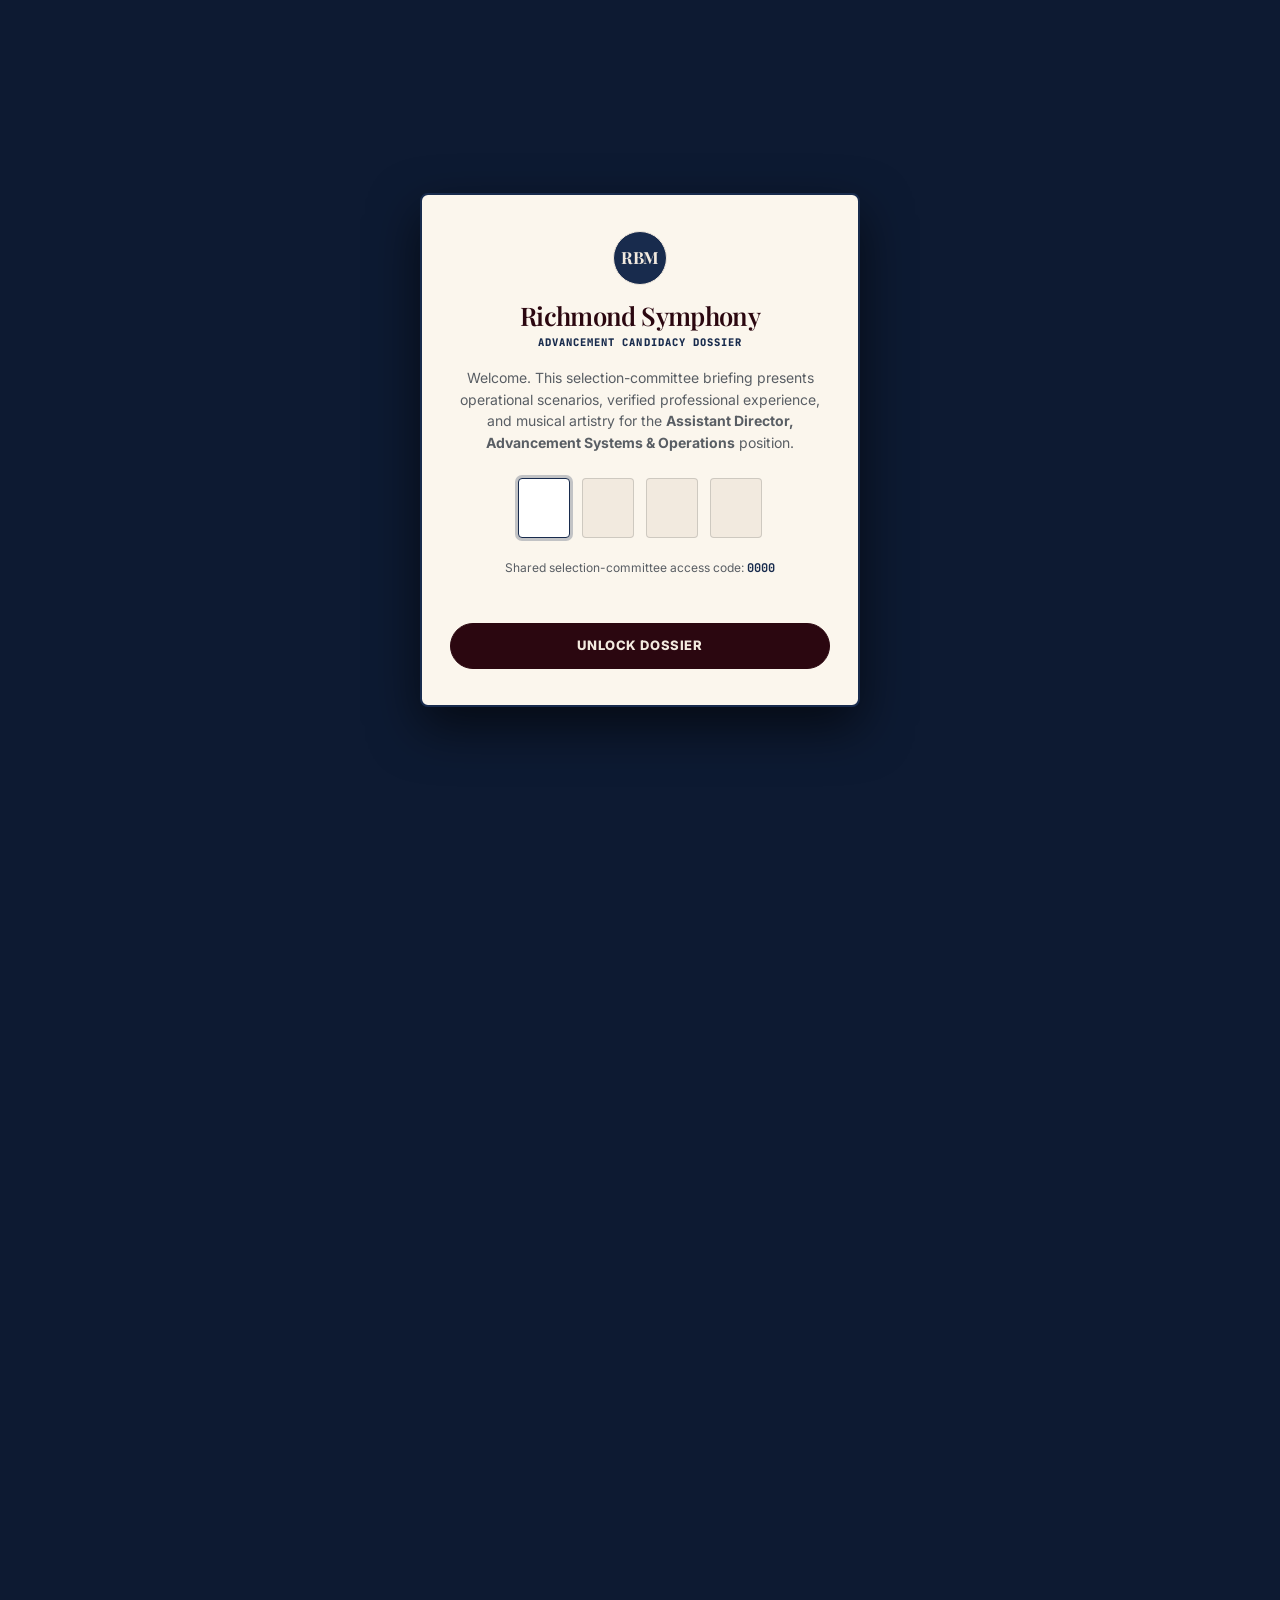
==== symphony/index.html @ 70f26770 "content(symphony): replace generic operations chips with grounded terms based on authentic track rec" ====
<!DOCTYPE html>

<html lang="en">
<head>
<meta charset="utf-8"/>
<meta content="width=device-width, initial-scale=1.0" name="viewport"/>
<link href="data:image/svg+xml,%3Csvg xmlns='http://www.w3.org/2000/svg' viewBox='0 0 64 64'%3E%3Crect width='64' height='64' rx='12' fill='%230d1a32'/%3E%3Ctext x='32' y='41' text-anchor='middle' font-family='serif' font-size='27' font-weight='700' fill='%23f2eadf'%3ERM%3C/text%3E%3C/svg%3E" rel="icon"/>
<title>Randy Bryan Moore, MSW | Advancement Systems &amp; Operations | Richmond Symphony Dossier</title>
<!-- Strict Confidentiality & Privacy: Hidden from Search Engines -->
<meta content="noindex, nofollow, noarchive, nosnippet, noimageindex" name="robots"/>
<meta content="noindex, nofollow, noarchive" name="googlebot"/>
<meta content="noindex, nofollow, noarchive" name="bingbot"/>
<meta content="Confidential Candidate Dossier for Randy Bryan Moore, MSW — Richmond Symphony Advancement Systems &amp; Operations." name="description"/>
<!-- Open Graph / Link Preview Metadata -->
<meta content="website" property="og:type"/>
<meta content="https://symphony.randybryanmoore.us/" property="og:url"/>
<meta content="Randy Bryan Moore, MSW | Richmond Symphony Candidate Dossier" property="og:title"/>
<meta content="Executive Candidate Dossier for Assistant Director, Advancement Systems &amp; Operations at the Richmond Symphony." property="og:description"/>
<meta content="https://symphony.randybryanmoore.us/images/headshot.jpg" property="og:image"/>
<!-- Twitter Card Metadata -->
<meta content="summary_large_image" name="twitter:card"/>
<meta content="https://symphony.randybryanmoore.us/" name="twitter:url"/>
<meta content="Randy Bryan Moore, MSW | Richmond Symphony Candidate Dossier" name="twitter:title"/>
<meta content="Executive Candidate Dossier for Assistant Director, Advancement Systems &amp; Operations at the Richmond Symphony." name="twitter:description"/>
<meta content="https://symphony.randybryanmoore.us/images/headshot.jpg" name="twitter:image"/>
<!-- Schema.org JSON-LD Structured Data for High-Precision Entity Indexing -->
<script type="application/ld+json">
  {
    "@context": "https://schema.org",
    "@type": "ProfilePage",
    "mainEntity": {
      "@type": "Person",
      "name": "Randy Bryan Moore",
      "honorificSuffix": "MSW",
      "jobTitle": "Candidate for Assistant Director, Advancement Systems & Operations",
      "worksFor": {
        "@type": "Organization",
        "name": "Richmond Symphony",
        "location": "Richmond, VA"
      },
      "address": {
        "@type": "PostalAddress",
        "addressLocality": "Richmond",
        "addressRegion": "VA",
        "addressCountry": "US"
      },
      "knowsAbout": [
        "Advancement Systems & Operations",
        "Constituent Relationship Management (CRM) Data Governance",
        "Bloomerang CRM Readiness",
        "EveryAction Constituent Engagement",
        "Reporting and Process Design",
        "Cross-Functional Nonprofit Operations",
        "Event Operations and Performing Arts",
        "Public Service & Stakeholder Mobilization",
        "Classical & Contemporary Piano Performance"
      ],
      "alumniOf": {
        "@type": "EducationalOrganization",
        "name": "Master of Social Work (MSW)"
      },
      "sameAs": [
        "https://randybryanmoore.us",
        "https://tiktok.com/@randybryanmoore"
      ]
    }
  }
  </script>
<link href="https://fonts.googleapis.com" rel="preconnect"/>
<link crossorigin="" href="https://fonts.gstatic.com" rel="preconnect"/>
<link href="https://fonts.googleapis.com/css2?family=Playfair+Display:ital,wght@0,400;0,500;0,600;0,700;1,400;1,500;1,600&amp;family=Inter:wght@300;400;500;600;700;800&amp;family=JetBrains+Mono:wght@400;500;700;800&amp;display=swap" rel="stylesheet"/>
<link href="styles.css?v=1787600430" rel="stylesheet"/>
</head>
<body class="dossier-unlocked" data-review-tools="off">
<!-- Build watermark: which agent last worked this page, the version and
       the date. AG = Antigravity, CL = Claude Code, CDX = Codex, CUR = Cursor.
       Bump the version and date on each substantive pass. Always visible --
       it is independent of the review-tools switch. -->
<button aria-controls="build-provenance-modal" aria-expanded="false" class="build-badge" id="build-badge" title="⚡ Build &amp; Agent Telemetry (Shift+V)" type="button">
<span class="build-badge-agent build-badge-agent--cur" title="Active AI Agent: Cursor (CUR)">CUR</span>
<span class="build-badge-live-dot" title="v1.9.8 live // production verified"></span>
<span class="build-badge-version">v1.9.8</span>
<span class="build-badge-sha">LIVE</span>
<span class="build-badge-date">Aug 24, 2026</span>
</button>
<!-- Build Provenance & Telemetry Modal -->
<!-- Owner unlock: review tools stay hidden until the 4-digit code is entered.
       Verified against a SHA-256 digest in script.js; the code is never stored
       in the page. Opened by clicking the telemetry badge (or Shift+V). -->
<div class="telemetry-unlock-popover" hidden="" id="telemetry-unlock-popover">
<p class="telemetry-unlock-title">Owner Code Required</p>
<input aria-label="4-digit owner code" autocomplete="off" id="annotation-owner-code-input" inputmode="numeric" maxlength="4" pattern="\d{4}" placeholder="••••" style="width:100%; padding:9px 10px; font-family:var(--mono); font-size:15px; letter-spacing:0.5em;
                  text-align:center; border:1.5px solid var(--navy); border-radius:6px; background:#fff; color:var(--ink);" type="password"/>
<button class="button button-maroon" id="annotation-owner-unlock-btn" type="button">Unlock Owner Tools</button>
<p id="annotation-owner-control-note">Owner telemetry locked • annotation and review tools are hidden</p>
</div>
<div aria-hidden="true" aria-labelledby="provenance-title" aria-modal="true" class="build-provenance-modal" id="build-provenance-modal" role="dialog" tabindex="-1">
<div class="provenance-header">
<span class="provenance-title" id="provenance-title">⚡ Build &amp; Agent Telemetry</span>
<button aria-label="Close build telemetry" id="provenance-close-btn" style="background:none; border:none; cursor:pointer; font-weight:800; color:var(--maroon); font-size:12px;">✕</button>
</div>
<div class="provenance-grid">
<div class="provenance-card provenance-card--deployment">
<div class="provenance-card-label">Deployment</div>
<div class="provenance-card-value" style="color:#15803d; font-weight:800;">● Live // Production Verified</div>
</div>
<div class="provenance-card">
<div class="provenance-card-label">Active Agent</div>
<div class="provenance-card-value">Cursor (CUR)</div>
</div>
<div class="provenance-card">
<div class="provenance-card-label">Runtime Model / Effort</div>
<div class="provenance-card-value">Claude Opus 4.8 • agent mode</div>
</div>
<div class="provenance-card">
<div class="provenance-card-label">Build Version</div>
<div class="provenance-card-value">v1.9.8 (Current Live)</div>
</div>
<div class="provenance-card">
<div class="provenance-card-label">Total Time Logged</div>
<div class="provenance-card-value" style="color:var(--gold-light); font-weight:800;">⏱️ 11.8 Hours Logged (AG v1.7.2 time uncaptured)</div>
</div>
<div class="provenance-card">
<div class="provenance-card-label">Git Commit SHA</div>
<div class="provenance-card-value" id="prov-commit-sha">v1.9.1 • released to main</div>
</div>
<div class="provenance-card">
<div class="provenance-card-label">Sync Branch</div>
<div class="provenance-card-value">main • GitHub Actions Pages</div>
</div>
</div>
<details class="lifecycle-status-box">
<summary class="provenance-version-title" id="lifecycle-status-title">
<span>Code Lifecycle State</span>
<span style="color:#15803d; font-size:9px;">LIVE // VERIFIED</span>
</summary>
<div class="lifecycle-status-content">
<dl class="lifecycle-status-grid">
<div><dt>Local</dt><dd>v1.9.8 verified release source</dd></div>
<div><dt>Committed</dt><dd>Yes // review-refinement release on main</dd></div>
<div><dt>Pushed</dt><dd>Yes // merged to main via PR #9</dd></div>
<div><dt>Merged / PR</dt><dd>Merged // PR #9 fast-forwarded onto main</dd></div>
<div><dt>Deployed</dt><dd>Yes // GitHub Actions Pages run #32747518993</dd></div>
<div><dt>Staging</dt><dd>Not used</dd></div>
<div class="lifecycle-status-grid__wide"><dt>Live / Production</dt><dd>v1.9.8 verified at the custom domain Aug 24, 2026</dd></div>
</dl>
<details class="lifecycle-glossary">
<summary>Lifecycle definitions used by all agents</summary>
<ul>
<li><strong>Local:</strong> running only on the personal computer; not internet-accessible.</li>
<li><strong>Committed:</strong> saved as a permanent checkpoint in local Git.</li>
<li><strong>Pushed:</strong> uploaded from local Git to a shared remote such as GitHub.</li>
<li><strong>Merged / PR:</strong> reviewed changes combined into the primary shared branch.</li>
<li><strong>Deployed:</strong> sent to and configured on a web server or cloud provider.</li>
<li><strong>Staging:</strong> a hosted test environment separate from production.</li>
<li><strong>Live / Production:</strong> the active public version visitors actually receive.</li>
</ul>
</details>
</div>
</details>
<!-- Version Explanation & Interactive Semantic Changelog -->
<div class="provenance-version-box">
<div class="provenance-version-title">
<span>Version Architecture</span>
<span style="color:var(--navy); font-size:9px;">[Major].[Feature].[Patch]</span>
</div>
<div class="provenance-version-desc">
        Hover or tap any version to view authoring &amp; deployment apps, session durations, itemized edit timestamps, and live push times.
      </div>
<details class="telemetry-color-key">
<summary class="telemetry-color-key__title">(( Telemetry Color Key ))</summary>
<dl class="telemetry-color-key__grid">
<div><dt><span aria-hidden="true" class="telemetry-swatch telemetry-swatch--local"></span>Gold // Local</dt><dd>Work exists only on the development machine or is a release candidate; it is not deployed.</dd></div>
<div><dt><span aria-hidden="true" class="telemetry-swatch telemetry-swatch--live"></span>Green // Live</dt><dd>The production deployment and public custom-domain readback have both been verified.</dd></div>
<div><dt><span aria-hidden="true" class="telemetry-swatch telemetry-swatch--released"></span>Blue // Released</dt><dd>A completed historical release that is retained for provenance but is not the current live build.</dd></div>
<div><dt><span aria-hidden="true" class="telemetry-swatch telemetry-swatch--attention"></span>Red // Attention</dt><dd>A blocker, failed check, approval requirement, or other action that still needs resolution.</dd></div>
<div class="telemetry-color-key__wide"><dt><span aria-hidden="true" class="telemetry-swatch telemetry-swatch--neutral"></span>Cream // Information</dt><dd>Descriptive metadata only; this color does not communicate lifecycle progress.</dd></div>
</dl>
</details>
<details class="telemetry-color-key">
<summary class="telemetry-color-key__title">(( Agent Identity Key ))</summary>
<dl class="telemetry-color-key__grid">
<div><dt><span class="agent-chip agent-chip--ag">AG</span> Navy // Antigravity</dt><dd>Google DeepMind Antigravity authored or deployed this milestone.</dd></div>
<div><dt><span class="agent-chip agent-chip--cl">CL</span> Orange // Claude Code</dt><dd>Anthropic Claude Code authored or deployed this milestone.</dd></div>
<div><dt><span class="agent-chip agent-chip--cdx">CDX</span> Gold // Codex</dt><dd>OpenAI Codex authored or deployed this milestone. Gold here is identity, not the Local lifecycle state.</dd></div>
<div><dt><span class="agent-chip agent-chip--cur">CUR</span> Violet // Cursor</dt><dd>Cursor authored or deployed this milestone. Violet is reserved for Cursor so it does not collide with navy AG, orange CL, gold CDX, or green Live.</dd></div>
</dl>
</details>
<details class="telemetry-color-key version-number-key">
<summary class="telemetry-color-key__title">(( Version Number Key ))</summary>
<p class="version-number-key__formula"><strong>MAJOR.MINOR.PATCH</strong> // first.second.third</p>
<p class="version-number-key__intro">This dossier adapts Semantic Versioning to product and interface changes. Compatibility means existing links, saved data, and core user workflows continue to work.</p>
<dl class="telemetry-color-key__grid version-number-key__grid">
<div>
<dt>PATCH // Third number</dt>
<dd><strong>1.1.1 → 1.1.2</strong><br/>Backward-compatible corrections and small refinements: copy fixes, isolated visual adjustments, accessibility repairs, or bug fixes that add no new workflow.</dd>
</div>
<div>
<dt>MINOR // Second number</dt>
<dd><strong>1.1.2 → 1.2.0</strong><br/>A meaningful new feature, section, export, or interaction that preserves existing workflows. The patch number resets to zero.</dd>
</div>
<div>
<dt>MAJOR // First number</dt>
<dd><strong>1.2.1 → 2.0.0</strong><br/>A fundamental redesign or incompatible change to navigation, stored data, authentication, or a core workflow. The minor and patch numbers reset to zero.</dd>
</div>
<div>
<dt>Reading Existing Versions</dt>
<dd><strong>1.2.1</strong> is major generation 1, feature line 2, patch 1. <strong>2.1.1</strong> is major generation 2, feature line 1, patch 1.</dd>
</div>
<div class="telemetry-color-key__wide">
<dt>-rc // Release Candidate</dt>
<dd>A tested candidate for the next release. It is pre-release work and is not automatically committed, pushed, deployed, or live.</dd>
</div>
</dl>
</details>
<!-- Time Summary Pill: hover/focus previews the arithmetic; click/tap keeps it open. -->
<details class="engineering-time-breakdown">
<summary class="engineering-time-breakdown__summary">
<span>⏱️ Total Engineering Logged: 11.3h</span>
<span class="engineering-time-breakdown__agents">AG: 3.75h + uncaptured v1.7.2 • CL: 3.25h • CDX: 4.00h • CUR: 0.30h</span>
</summary>
<div class="engineering-time-breakdown__panel">
<strong>Calculation // 3.75 + 3.25 + 4.00 + 0.30 = 11.30 logged hours</strong>
<span><strong>Active time only:</strong> a work block runs from the first verified inspect, edit, or test action to the last action before an explicit break or a gap of 10+ minutes. Breaks, idle gaps, and time waiting for user input or approval are excluded. Active blocks are added, then the displayed project total is rounded to one decimal place.</span>
<span><strong>Precision note:</strong> AG and CL hours are inherited historical manual estimates; their break-level records cannot be independently reconstructed. AG's v1.7.2 work is present in Git but has no reliable time record, so it is disclosed as uncaptured and excluded from the 11.0-hour arithmetic. CDX time is reconciled from available session action timestamps. This is not an automated wall-clock timer.</span>
</div>
</details>
<div class="provenance-changelog-list">
<!-- v1.9.8 -->
<div class="version-item-wrap active">
<div aria-expanded="true" class="version-item-row" role="button" tabindex="0">
<span><span class="agent-chip agent-chip--cur">CUR</span> <strong>v1.9.8</strong> (Current Live)</span>
<span class="version-row-tag" style="background:#dcfce7; color:#15803d; border-color:#86efac;">● 0.1h • Aug 24</span>
</div>
<div class="version-hover-card">
<div class="version-hover-header">
<div class="version-hover-title">
<span>v1.9.8 · Career Photos as 80px Thumbnails</span>
<span style="color:#15803d; font-size:9px;">● LIVE • PRODUCTION VERIFIED</span>
</div>
<div class="version-hover-meta">
<div><strong>Authoring Agent:</strong> Cursor (CUR)</div>
<div><strong>Model / Effort:</strong> Claude Opus 4.8 • agent mode</div>
<div><strong>Released:</strong> Aug 24, 2026</div>
<div><strong>Deployment:</strong> GitHub Actions Pages · main</div>
<div><strong>Production:</strong> v1.9.8 verified at the custom domain</div>
</div>
</div>
<ul class="version-hover-bullets">
<li>Reduced the per-role career photos again, from 132px squares to 80px thumbnails, and hid the photo captions so they stay small supporting images inside each box.</li>
</ul>
</div>
</div>
<!-- v1.9.7 -->
<div class="version-item-wrap">
<div aria-expanded="false" class="version-item-row" role="button" tabindex="0">
<span><span class="agent-chip agent-chip--cur">CUR</span> <strong>v1.9.7</strong> (Live · Production)</span>
<span class="version-row-tag" style="background:#dcfce7; color:#15803d; border-color:#86efac;">● 0.1h • Aug 24</span>
</div>
<div class="version-hover-card">
<div class="version-hover-header">
<div class="version-hover-title">
<span>v1.9.7 · Smaller Career Timeline Photos</span>
<span style="color:#15803d; font-size:9px;">● LIVE • PRODUCTION VERIFIED</span>
</div>
<div class="version-hover-meta">
<div><strong>Authoring Agent:</strong> Cursor (CUR)</div>
<div><strong>Model / Effort:</strong> Claude Opus 4.8 • agent mode</div>
<div><strong>Released:</strong> Aug 24, 2026</div>
<div><strong>Deployment:</strong> GitHub Actions Pages · main</div>
<div><strong>Production:</strong> v1.9.7 verified at the custom domain</div>
</div>
</div>
<ul class="version-hover-bullets">
<li>Reduced the per-role career photos to a compact 132px square thumbnail so they read as supporting detail rather than dominating each timeline box; adjusted the mobile layout so the thumbnail sits neatly below the role text.</li>
</ul>
</div>
</div>
<!-- v1.9.6 -->
<div class="version-item-wrap">
<div aria-expanded="false" class="version-item-row" role="button" tabindex="0">
<span><span class="agent-chip agent-chip--cur">CUR</span> <strong>v1.9.6</strong> (Live · Production)</span>
<span class="version-row-tag" style="background:#dcfce7; color:#15803d; border-color:#86efac;">● 0.2h • Aug 24</span>
</div>
<div class="version-hover-card">
<div class="version-hover-header">
<div class="version-hover-title">
<span>v1.9.6 · Per-Role Photos in the Career Timeline</span>
<span style="color:#15803d; font-size:9px;">● LIVE • PRODUCTION VERIFIED</span>
</div>
<div class="version-hover-meta">
<div><strong>Authoring Agent:</strong> Cursor (CUR)</div>
<div><strong>Model / Effort:</strong> Claude Opus 4.8 • agent mode</div>
<div><strong>Released:</strong> Aug 24, 2026</div>
<div><strong>Deployment:</strong> GitHub Actions Pages · main</div>
<div><strong>Production:</strong> v1.9.6 verified at the custom domain</div>
</div>
</div>
<ul class="version-hover-bullets">
<li>Moved the four professional photos out of the standalone gallery and into their matching Career Record timeline boxes: Spanberger with Save the Children, Active Minds, Senator Warner, and Virginia Housing Alliance each now carry their own captioned photo. Each timeline row is a three-column date / detail / photo layout that stacks on mobile.</li>
</ul>
</div>
</div>
<!-- v1.9.5 -->
<div class="version-item-wrap">
<div aria-expanded="false" class="version-item-row" role="button" tabindex="0">
<span><span class="agent-chip agent-chip--cur">CUR</span> <strong>v1.9.5</strong> (Live · Production)</span>
<span class="version-row-tag" style="background:#dcfce7; color:#15803d; border-color:#86efac;">● 0.4h • Aug 24</span>
</div>
<div class="version-hover-card">
<div class="version-hover-header">
<div class="version-hover-title">
<span>v1.9.5 · Professional Photos, Sequential Hero Links &amp; Section Cleanup</span>
<span style="color:#15803d; font-size:9px;">● LIVE • PRODUCTION VERIFIED</span>
</div>
<div class="version-hover-meta">
<div><strong>Authoring Agent:</strong> Cursor (CUR)</div>
<div><strong>Model / Effort:</strong> Claude Opus 4.8 • agent mode</div>
<div><strong>Released:</strong> Aug 24, 2026</div>
<div><strong>Deployment:</strong> GitHub Actions Pages · main</div>
<div><strong>Production:</strong> v1.9.5 verified at the custom domain</div>
</div>
</div>
<ul class="version-hover-bullets">
<li>Added a professional photo gallery to Career Record (with Abigail Spanberger / Save the Children, Active Minds, U.S. Senator Mark Warner, and Virginia Housing Alliance Housing Day), sourced from randybryanmoore.us; removed the earlier artistic portrait and the philosophy signature per review.</li>
<li>Numbered the hero quick-links sequentially (1 Concept Dashboard through 6 Education) and centered the final Education link across the two-column grid.</li>
<li>Removed the "Scope of Experience" section; renumbered the remaining sections and header nav to a contiguous 01–08 and added Education to the header index. Constructive learning framing remains in Core Competencies, Role Alignment, the Roadmap, and Education.</li>
</ul>
</div>
</div>
<!-- v1.9.4 -->
<div class="version-item-wrap">
<div aria-expanded="false" class="version-item-row" role="button" tabindex="0">
<span><span class="agent-chip agent-chip--cur">CUR</span> <strong>v1.9.4</strong> (Live · Production)</span>
<span class="version-row-tag" style="background:#dcfce7; color:#15803d; border-color:#86efac;">● 0.2h • Aug 24</span>
</div>
<div class="version-hover-card">
<div class="version-hover-header">
<div class="version-hover-title">
<span>v1.9.4 · Added Imagery &amp; Cleaner Hero Links</span>
<span style="color:#15803d; font-size:9px;">● LIVE • PRODUCTION VERIFIED</span>
</div>
<div class="version-hover-meta">
<div><strong>Authoring Agent:</strong> Cursor (CUR)</div>
<div><strong>Model / Effort:</strong> Claude Opus 4.8 • agent mode</div>
<div><strong>Released:</strong> Aug 24, 2026</div>
<div><strong>Deployment:</strong> GitHub Actions Pages · main</div>
<div><strong>Production:</strong> v1.9.4 verified at the custom domain</div>
</div>
</div>
<ul class="version-hover-bullets">
<li>Added a signed brush-script statement at the close of Candidate Philosophy and an artistic portrait in the (previously all-text) Career Record section, giving the middle of the page visual breaks.</li>
<li>Removed the non-sequential section numbers (02, 03, 05, 08, 09) from the hero quick-links, which read as broken; the buttons now show clean labels. The complete numbered index remains in the header nav.</li>
</ul>
</div>
</div>
<!-- v1.9.3 -->
<div class="version-item-wrap">
<div aria-expanded="false" class="version-item-row" role="button" tabindex="0">
<span><span class="agent-chip agent-chip--cur">CUR</span> <strong>v1.9.3</strong> (Live · Production)</span>
<span class="version-row-tag" style="background:#dcfce7; color:#15803d; border-color:#86efac;">● 0.1h • Aug 24</span>
</div>
<div class="version-hover-card">
<div class="version-hover-header">
<div class="version-hover-title">
<span>v1.9.3 · Header Monogram Removal</span>
<span style="color:#15803d; font-size:9px;">● LIVE • PRODUCTION VERIFIED</span>
</div>
<div class="version-hover-meta">
<div><strong>Authoring Agent:</strong> Cursor (CUR)</div>
<div><strong>Model / Effort:</strong> Claude Opus 4.8 • agent mode</div>
<div><strong>Released:</strong> Aug 24, 2026</div>
<div><strong>Deployment:</strong> GitHub Actions Pages · main</div>
<div><strong>Production:</strong> v1.9.3 verified at the custom domain</div>
</div>
</div>
<ul class="version-hover-bullets">
<li>Removed the "RBM" monogram image from the sticky site header; the wordmark now leads with the name text.</li>
</ul>
</div>
</div>
<!-- v1.9.2 -->
<div class="version-item-wrap">
<div aria-expanded="false" class="version-item-row" role="button" tabindex="0">
<span><span class="agent-chip agent-chip--cur">CUR</span> <strong>v1.9.2</strong> (Live · Production)</span>
<span class="version-row-tag" style="background:#dcfce7; color:#15803d; border-color:#86efac;">● 0.1h • Aug 24</span>
</div>
<div class="version-hover-card">
<div class="version-hover-header">
<div class="version-hover-title">
<span>v1.9.2 · Roadmap Heading Reword</span>
<span style="color:#15803d; font-size:9px;">● LIVE • PRODUCTION VERIFIED</span>
</div>
<div class="version-hover-meta">
<div><strong>Authoring Agent:</strong> Cursor (CUR)</div>
<div><strong>Model / Effort:</strong> Claude Opus 4.8 • agent mode</div>
<div><strong>Released:</strong> Aug 24, 2026</div>
<div><strong>Deployment:</strong> GitHub Actions Pages · main</div>
<div><strong>Production:</strong> v1.9.2 verified at the custom domain</div>
</div>
</div>
<ul class="version-hover-bullets">
<li>Reworded the Execution Roadmap heading from "30-60-90 Day Plan, with a 6- &amp; 12-Month Outlook" to "A Phased Plan for the First Year," and tightened the lead so the phased structure reads more naturally.</li>
</ul>
</div>
</div>
<!-- v1.9.1 -->
<div class="version-item-wrap">
<div aria-expanded="false" class="version-item-row" role="button" tabindex="0">
<span><span class="agent-chip agent-chip--cur">CUR</span> <strong>v1.9.1</strong> (Live · Production)</span>
<span class="version-row-tag" style="background:#dcfce7; color:#15803d; border-color:#86efac;">● 0.2h • Aug 24</span>
</div>
<div class="version-hover-card">
<div class="version-hover-header">
<div class="version-hover-title">
<span>v1.9.1 · Music &amp; Roadmap Review Refinements</span>
<span style="color:#15803d; font-size:9px;">● LIVE • PRODUCTION VERIFIED</span>
</div>
<div class="version-hover-meta">
<div><strong>Authoring Agent:</strong> Cursor (CUR)</div>
<div><strong>Model / Effort:</strong> Claude Opus 4.8 • agent mode</div>
<div><strong>Released:</strong> Aug 24, 2026</div>
<div><strong>Deployment:</strong> GitHub Actions Pages · main</div>
<div><strong>Production:</strong> v1.9.1 verified at the custom domain</div>
</div>
</div>
<ul class="version-hover-bullets">
<li>Changed "transcription" to "interpretation" in the 1,000 Songs listening-discipline line.</li>
<li>Renamed the Tori Amos listening study from "Analytical Song Breakdown" to "Sitting With a Song" (echoing the artistic-journey quote); updated the embed title to match.</li>
<li>Added an artist bio beneath the Original Music · Spotify player, with a link to the Spotify artist profile.</li>
<li>Made the roadmap's 6- and 12-month outlook explicit: updated the section heading and lead, added a "Beyond the First 90 Days" label, and relabeled the horizon cards to "6 Months" and "12 Months".</li>
</ul>
</div>
</div>
<!-- v1.9.0 -->
<div class="version-item-wrap">
<div aria-expanded="false" class="version-item-row" role="button" tabindex="0">
<span><span class="agent-chip agent-chip--cur">CUR</span> <strong>v1.9.0</strong> (Live · Production)</span>
<span class="version-row-tag" style="background:#dcfce7; color:#15803d; border-color:#86efac;">● 0.5h • Aug 24</span>
</div>
<div class="version-hover-card">
<div class="version-hover-header">
<div class="version-hover-title">
<span>v1.9.0 · One-Pager Alignment &amp; Deeper Dossier Expansion</span>
<span style="color:#15803d; font-size:9px;">● LIVE • PRODUCTION VERIFIED</span>
</div>
<div class="version-hover-meta">
<div><strong>Authoring Agent:</strong> Cursor (CUR)</div>
<div><strong>Model / Effort:</strong> Claude Opus 4.8 • agent mode</div>
<div><strong>Released:</strong> Aug 24, 2026</div>
<div><strong>Deployment:</strong> GitHub Actions Pages · run 32747518993</div>
<div><strong>Production:</strong> v1.9.0 verified at the custom domain</div>
</div>
</div>
<ul class="version-hover-bullets">
<li>Aligned the dossier to the final print one-pager: unified "13+ years" across the hero, philosophy, case study, and Career Record heading (previously "10+/ten years").</li>
<li>Reconciled the four operating principles to the one-pager's named set (Listen Move Adapt; The Technology Multiplier; Design for the Human; The Intersection of Art &amp; Systems) and kept the prior disciplines as a deeper "how this shows up in the work" layer.</li>
<li>Extended the roadmap with 30/60/90 Key Outputs chips plus Month 6 (Measure + Expand) and Year 1 (Institutionalize + Plan Forward) horizons; reconciled stage tags to Listen+Map / Align+Standardize / Improve+Test.</li>
<li>Added a Section 09 Education &amp; Technical Foundation (MSW, BSW with Leadership Distinction &amp; Student Government Senator, Sorensen) with the full CRM/process/tooling stack and a Bloomerang learning pathway.</li>
<li>Added a quantified proof strip to Career Record and surfaced the broader CRM stack (Salesforce, Salsa, VAN) in Core Competencies.</li>
<li>Added the "The Mechanics of Meaning" hero tagline and aligned the Role Alignment matrix row labels to the one-pager's five institutional priorities.</li>
<li>Rebuilt the offline ZIP and refreshed release-manifest.json SHA-256 digests for index.html, styles.css, and the archive.</li>
</ul>
</div>
</div>
<!-- v1.8.0 -->
<div class="version-item-wrap">
<div aria-expanded="false" class="version-item-row" role="button" tabindex="0">
<span><span class="agent-chip agent-chip--cl">CL</span> <strong>v1.8.0</strong> (Live · Production)</span>
<span class="version-row-tag" style="background:#dcfce7; color:#15803d; border-color:#86efac;">● 1.4h • Aug 22</span>
</div>
<div class="version-hover-card">
<div class="version-hover-header">
<div class="version-hover-title">
<span>v1.8.0 · Editorial Revision &amp; Factual Discipline</span>
<span style="color:#15803d; font-size:9px;">● LIVE • PRODUCTION VERIFIED</span>
</div>
<div class="version-hover-meta">
<div><strong>Authoring Agent:</strong> Claude Code (CL)</div>
<div><strong>Model / Effort:</strong> Claude Opus 5 • agent mode</div>
<div><strong>Released:</strong> Aug 22, 2026 · 3:30 PM EDT</div>
<div><strong>Deployment:</strong> GitHub Actions Pages · run 32593867344</div>
<div><strong>Production:</strong> v1.8.0 verified at the custom domain</div>
</div>
</div>
<ul class="version-hover-bullets">
<li>Removed every claim that could not be supported by a primary source: inferred staff portfolios, a 48-hour acknowledgement target, a weekly GL reconciliation cadence, restriction categories, LYBUNT/SYBUNT segments, and pipeline-velocity reporting. Several traced to the fictional demonstration dataset and were presented as institutional fact.</li>
<li>Replaced all four named current employees with organizational functions across 19 references.</li>
<li>Stopped describing EveryAction constituent work as donor moves management, and separated the Virginia Housing Trust Fund policy work from the $14.1M rural broadband grant, restoring the resume's verbs.</li>
<li>Removed the global "and"/"&amp;" to " // " text transform, which had been rewriting every text node including a verbatim cover-letter quotation. The // motif is now hard-coded in stage labels and the nav separator only.</li>
<li>Added Candidate Philosophy (01) and Scope of Experience (04) sections; rebuilt the strategic-fit matrix as three columns that stack to labelled cards below 760px.</li>
<li>Renumbered all sections 01-08 in document order and gave the header a numbered nav; added the gold rim to the header Concept Demo button.</li>
<li>Corrected manifest lifecycle flags that understated the deployed state, and captured the real Actions run via scripts/stamp_release.py.</li>
</ul>
</div>
</div>
<!-- v1.7.5 -->
<div class="version-item-wrap">
<div aria-expanded="false" class="version-item-row" role="button" tabindex="0">
<span><span class="agent-chip agent-chip--cur">CUR</span> <strong>v1.7.5</strong></span>
<span class="version-row-tag">0.3h • Aug 21</span>
</div>
<div class="version-hover-card">
<div class="version-hover-header">
<div class="version-hover-title">
<span>v1.7.5 · Embedded Video &amp; Telemetry Color System</span>
<span style="font-size:9px; opacity:0.7;">SUPERSEDED BY v1.8.0</span>
</div>
<div class="version-hover-meta">
<div><strong>Authoring Agent:</strong> Cursor (CUR)</div>
<div><strong>Model / Effort:</strong> Gemini / Claude • agent mode</div>
<div><strong>Released:</strong> Aug 21, 2026 · 10:42 PM EDT</div>
<div><strong>Deployment:</strong> GitHub Actions Pages</div>
<div><strong>Production:</strong> superseded by v1.8.0 on Aug 22, 2026</div>
</div>
</div>
<ul class="version-hover-bullets">
<li>Embedded the TikTok harmonic study breakdown for 'God' (Tori Amos) directly into Section 04.</li>
<li>Restored the full 1,000 Songs artistic journey quote ("as an artist, as a beast, and as a ghost... Like sticking your hand in a stream") and documented 235+ songs since December 2025.</li>
<li>Rebuilt hero navigation buttons with explicit section numbers (01 Core Competencies, 02 Role Alignment, 03 Systems Case Studies, 04 Music &amp; Artistry) and set the Concept Dashboard apart as a full-width featured card CTA.</li>
<li>Updated the hero candidate profile pillar cards' left accent stripe from gold to canonical maroon red (#2b0710).</li>
<li>Added Cursor (CUR) in heather violet (#5a4e8c) to the telemetry reader palette, style system, and skill definitions.</li>
<li>Kept telemetry modal compact (360px max width) on mobile viewports instead of stretching full-bleed.</li>
<li>Consolidated release commits and verified offline zip archive digests.</li>
</ul>
</div>
</div>
<!-- v1.7.4 -->
<div class="version-item-wrap">
<div aria-expanded="false" class="version-item-row" role="button" tabindex="0">
<span><span class="agent-chip agent-chip--cdx">CDX</span> <strong>v1.7.4</strong> (Released · Superseded)</span>
<span class="version-row-tag version-row-tag--released">● 0.2h • Aug 21</span>
</div>
<div class="version-hover-card">
<div class="version-hover-header">
<div class="version-hover-title">
<span>v1.7.4 · Independent One-Pager Telemetry</span>
<span class="version-status--released">● RELEASED • SUPERSEDED BY v1.7.5</span>
</div>
<div class="version-hover-meta">
<div><strong>Authoring Agent:</strong> Codex (CDX)</div>
<div><strong>Model / Effort:</strong> GPT-5 family • exact runtime SKU / effort not exposed</div>
<div><strong>Released:</strong> Aug 21, 2026 · 4:51 PM EDT</div>
<div><strong>Release Source:</strong> #6cf448a</div>
<div><strong>Deployment:</strong> GitHub Actions Pages run #32525596664</div>
<div><strong>Production:</strong> v1.7.4 and all release artifacts verified at the custom domain</div>
</div>
</div>
<ul class="version-hover-bullets">
<li>Created a separately versioned OP telemetry surface for the executive one-pager.</li>
<li>Separated one-pager lifecycle, scoped time, artifact, release notes, machine export, and complete handoff from the dossier's active telemetry.</li>
<li>Added a dedicated one-pager release manifest while retaining parent-dossier context and the complete handoff protocol.</li>
<li>Published the complete dossier artifact set and verified production hashes against the release manifests.</li>
</ul>
</div>
</div>
<!-- v1.7.3 -->
<div class="version-item-wrap">
<div aria-expanded="false" class="version-item-row" role="button" tabindex="0">
<span><span class="agent-chip agent-chip--cdx">CDX</span> <strong>v1.7.3</strong> (Released · Superseded)</span>
<span class="version-row-tag version-row-tag--released">● 0.2h • Aug 21</span>
</div>
<div class="version-hover-card">
<div class="version-hover-header">
<div class="version-hover-title">
<span>v1.7.3 · Centered Hero Actions</span>
<span class="version-status--released">● RELEASED • SUPERSEDED BY v1.7.4</span>
</div>
<div class="version-hover-meta">
<div><strong>Authoring Agent:</strong> Codex (CDX)</div>
<div><strong>Model / Effort:</strong> GPT-5 family • exact runtime SKU / effort not exposed</div>
<div><strong>Released:</strong> Aug 21, 2026 · 1:05 PM EDT</div>
<div><strong>Release Checkpoint:</strong> #081f6f1</div>
<div><strong>Deployment:</strong> GitHub Actions Pages run #32506199014</div>
<div><strong>Production:</strong> v1.7.3 and all five release artifacts verified at the custom domain</div>
</div>
</div>
<ul class="version-hover-bullets">
<li><strong>[12:14 PM]</strong> Centered Explore Concept Dashboard, Role Alignment, Systems Case Studies, and Music // Artistry in a balanced equal-width two-column hero grid.</li>
<li><strong>[12:14 PM]</strong> Preserved a centered single-column stack at the mobile breakpoint and retained every label, destination, color, and tap target.</li>
<li><strong>[12:14 PM]</strong> Reconciled the local telemetry candidate against the verified v1.7.2 production badge without treating the local patch as committed, pushed, deployed, or live.</li>
<li><strong>[1:05 PM]</strong> Committed and pushed release checkpoint #081f6f1 directly to main, completed Pages run #32506199014, and matched production HTML, CSS, JavaScript, one-pager, and dossier ZIP hashes to the release manifest.</li>
</ul>
</div>
</div>
<!-- v1.7.2 -->
<div class="version-item-wrap">
<div aria-expanded="false" class="version-item-row" role="button" tabindex="0">
<span><span class="agent-chip agent-chip--ag">AG</span> <strong>v1.7.2</strong> (Released · Superseded)</span>
<span class="version-row-tag version-row-tag--released">● Time uncaptured • Aug 20</span>
</div>
<div class="version-hover-card">
<div class="version-hover-header">
<div class="version-hover-title">
<span>v1.7.2 · Panel Strategy // Open Review Tools</span>
<span class="version-status--released">● RELEASED • SUPERSEDED BY v1.7.3</span>
</div>
<div class="version-hover-meta">
<div><strong>Authoring Agent:</strong> Antigravity (AG)</div>
<div><strong>Model / Effort:</strong> Source records Gemini 2.5 Pro • Advanced Agentic Coding • Deep Reasoning</div>
<div><strong>Source Updated:</strong> Aug 20, 2026 · 11:04 PM EDT</div>
<div><strong>Release Lineage:</strong> #f25d12d through #8ea39cf</div>
<div><strong>Time Logged:</strong> Not captured; excluded from the cumulative arithmetic</div>
<div><strong>Production:</strong> v1.7.2 badge read back at the custom domain Aug 21, 2026 · 12:14 PM EDT</div>
</div>
</div>
<ul class="version-hover-bullets">
<li><strong>[9:39 PM]</strong> Aligned dossier, case studies, qualification matrix, and printable handout with the panel-interview strategy.</li>
<li><strong>[10:58 PM]</strong> Modernized the printable handout layout and typography.</li>
<li><strong>[11:02–11:04 PM]</strong> Made telemetry and the dual-stream annotation dock openable and visible by default, including on the one-pager, and removed the prior owner-gate popover barrier.</li>
</ul>
</div>
</div>
<!-- v1.7.1 -->
<div class="version-item-wrap">
<div aria-expanded="false" class="version-item-row" role="button" tabindex="0">
<span><span class="agent-chip agent-chip--cdx">CDX</span> <strong>v1.7.1</strong> (Released · Superseded)</span>
<span class="version-row-tag version-row-tag--released">● 0.2h • Aug 20</span>
</div>
<div class="version-hover-card">
<div class="version-hover-header">
<div class="version-hover-title">
<span>v1.7.1 · Complete Telemetry Handoff</span>
<span class="version-status--released">● RELEASED • SUPERSEDED BY v1.7.2</span>
</div>
<div class="version-hover-meta">
<div><strong>Authoring Agent:</strong> Codex (CDX)</div>
<div><strong>Model / Effort:</strong> GPT-5 family • exact runtime SKU / effort not exposed</div>
<div><strong>Released:</strong> Aug 20, 2026 · 9:07 PM EDT</div>
<div><strong>Source Baseline:</strong> #5ba8f3b</div>
<div><strong>Candidate Checkpoint:</strong> #5fa8969 • merged by PR #4 as #689456d</div>
<div><strong>Production History:</strong> v1.7.1 was verified at the custom domain, then superseded by v1.7.2</div>
</div>
</div>
<ul class="version-hover-bullets">
<li><strong>[8:59 PM]</strong> Rebuilt “Copy Complete Handoff” so every export dynamically includes current telemetry cards, lifecycle states and definitions, color and version keys, the engineering-time method, every version record and adjustment, presentation and annotation state, and the complete machine-readable YAML snapshot.</li>
<li><strong>[8:59 PM]</strong> Added a handoff completeness audit, visible section count, missing-section report, full-modal text fallback, and permanent Sections 10.1–10.9 retention rule so future agents receive newly added telemetry even before the structured extractor is updated.</li>
<li><strong>[8:59 PM]</strong> Kept the private owner code out of telemetry and handoff exports while preserving the public lifecycle and presentation-state context needed by successor agents.</li>
<li><strong>[9:07 PM]</strong> Merged PR #4, completed GitHub Actions Pages run #32435108061, read back v1.7.1 at the custom domain, and matched production HTML, CSS, and JavaScript to the release manifest.</li>
</ul>
</div>
</div>
<!-- v1.7.0 -->
<div class="version-item-wrap">
<div aria-expanded="false" class="version-item-row" role="button" tabindex="0">
<span><span class="agent-chip agent-chip--cdx">CDX</span> <strong>v1.7.0</strong> (Released · Superseded)</span>
<span class="version-row-tag version-row-tag--released">● 1.7h • Aug 20</span>
</div>
<div class="version-hover-card">
<div class="version-hover-header">
<div class="version-hover-title">
<span>v1.7.0 · Owner Controls // Narrative Refinement</span>
<span class="version-status--released">● RELEASED • SUPERSEDED BY v1.7.1</span>
</div>
<div class="version-hover-meta">
<div><strong>Authoring Agent:</strong> Codex (CDX)</div>
<div><strong>Model / Effort:</strong> GPT-5 family • exact runtime SKU / effort not exposed</div>
<div><strong>Released:</strong> Aug 20, 2026 · 8:35 PM EDT</div>
<div><strong>First Verified One-Repository Build:</strong> #1d58442</div>
<div><strong>Production History:</strong> v1.7.0 was verified at the custom domain, then superseded by v1.7.1</div>
</div>
</div>
<ul class="version-hover-bullets">
<li><strong>[6:08 PM]</strong> Added an owner-code control for annotation on/off state without storing the plaintext code in source, browser storage, telemetry, or exports.</li>
<li><strong>[6:08 PM]</strong> Split Annotation Feature Live from Ready to Present as independent telemetry thresholds.</li>
<li><strong>[6:08 PM]</strong> Initial presentation-mode prototype hid every annotation surface; later corrections in this candidate keep telemetry available as the owner-access route.</li>
<li><strong>[6:31 PM]</strong> Added a local-file-safe SHA-256 fallback after reproducing the owner-control failure on pages without WebCrypto.</li>
<li><strong>[6:41 PM]</strong> Replaced browser-blocked prompt dialogs with an inline owner-code field and inline status messages.</li>
<li><strong>[6:44 PM]</strong> Nested Copy Handoff, Copy Telemetry, Annotation On/Off, and Re-Lock into one compact action cluster; corrected prior releases to blue Released / Superseded states.</li>
<li><strong>[6:47 PM]</strong> Expanded the owner-code state into a designer-tool presentation mode; later corrections preserve telemetry as the owner-access route while annotation, notes, editing, and inspector tools are locked.</li>
<li><strong>[6:49 PM]</strong> Added model / effort provenance without inferring an unexposed Codex runtime variant.</li>
<li><strong>[6:52 PM]</strong> Corrected the global editorial formatter so visible “and,” “&amp;,” and ampersands render as the house `//` separator without touching URLs or code.</li>
<li><strong>[7:09 PM]</strong> Reset the presentation-preference namespace so stale “tools off” state cannot hide telemetry and comment controls in this candidate.</li>
<li><strong>[7:44 PM]</strong> Kept telemetry visible while admin tools are locked, anchored its expanded panel above the annotation dock, added hover translucency, and made owner-code unlock activate annotation and the admin controls together.</li>
<li><strong>[7:44 PM]</strong> Moved the telemetry badge below the sticky site header and bounded the expanded panel between the header and annotation dock.</li>
<li><strong>[7:59 PM]</strong> Made the telemetry marker transparent at rest; locked full telemetry behind a compact owner-code gate; made successful unlock open telemetry and annotation together; changed the locked-ready status to green.</li>
<li><strong>[8:15 PM]</strong> Moved the dashboard disclosure above its button; rebuilt the hero name as three larger lines; converted telemetry actions from pills to compact controls; grouped multi-element AI annotations into one exported comment; replaced the Performing Arts résumé repetition with a source-qualified Roots, Practice, Community narrative and compact listening-study links; centered Deployment at the top; collapsed Code Lifecycle State; changed annotation outlines to gold; standardized the RBM monogram.</li>
<li><strong>[8:21 PM]</strong> Changed CDX identity markers from Live green to gold; replaced the blunt genealogy disclaimer with attribution to family accounts; removed the requested stewardship pull quote; and migrated deployment authority into the primary repository’s validated Pages workflow.</li>
<li><strong>[8:29 PM]</strong> Reordered the dossier narrative and navigation to place Role Alignment second, Case Studies third, and Performing Arts fourth; tightened the mid-size header so its actions stay within the viewport.</li>
<li><strong>[8:35 PM]</strong> Merged PR #2, deployed the validated `symphony/` artifact from the primary repository, transferred the Symphony custom domain, confirmed its approved HTTPS certificate, and matched production CSS and JavaScript hashes to the release manifest.</li>
</ul>
</div>
</div>
<!-- v1.6.6 -->
<div class="version-item-wrap">
<div aria-expanded="false" class="version-item-row" role="button" tabindex="0">
<span><span class="agent-chip agent-chip--cdx">CDX</span> <strong>v1.6.6</strong> (Released · Superseded)</span>
<span class="version-row-tag version-row-tag--released">● 0.4h • Aug 20</span>
</div>
<div class="version-hover-card">
<div class="version-hover-header">
<div class="version-hover-title">
<span>v1.6.6 · Brand Language &amp; Telemetry Keys</span>
<span class="version-status--released">● RELEASED • SUPERSEDED BY v1.7.0</span>
</div>
<div class="version-hover-meta">
<div><strong>Authoring Agent:</strong> Codex (CDX)</div>
<div><strong>Model / Effort:</strong> Not captured for this historical session</div>
<div><strong>Released:</strong> Aug 20, 2026 · 5:57 PM EDT</div>
<div><strong>Release Lineage:</strong> source candidate #f8b60a4</div>
<div><strong>Production History:</strong> v1.6.6 was verified at the custom domain, then superseded by v1.7.0</div>
</div>
</div>
<ul class="version-hover-bullets">
<li><strong>[5:33 PM]</strong> Renamed the “Piano Repertoire” navigation link to “Music &amp; Artistry” while preserving its destination and styling.</li>
<li><strong>[5:34 PM]</strong> Separated telemetry status colors: live remains green, released history is blue, and local candidates remain gold.</li>
<li><strong>[5:38 PM]</strong> Aligned the dossier with the main-site Playfair Display and Inter font system, retained JetBrains Mono for telemetry, and added the (( section label )) / // divider signature.</li>
<li><strong>[5:40 PM]</strong> Added a labeled telemetry color key explaining gold, green, blue, red, and neutral cream without relying on color alone.</li>
<li><strong>[5:42 PM]</strong> Made the telemetry color key keyboard-accessible, collapsible, and closed by default.</li>
<li><strong>[5:42 PM]</strong> Added a collapsed version-number key defining major, minor, patch, and release-candidate thresholds with concrete dossier examples.</li>
<li><strong>[5:43 PM]</strong> Applied the house editorial rule across visitor-facing copy; superseded by the current `//` separator rule.</li>
<li><strong>[5:44 PM]</strong> Added a hover, keyboard-focus, and tap-accessible engineering-time breakdown showing the agent totals, arithmetic, active-block method, break rule, exclusions, and precision limits.</li>
<li><strong>[5:54 PM]</strong> Relabeled all dashboard links as a fictional Advancement Intelligence concept prototype and added an adjacent no-live-systems / no-donor-data disclosure.</li>
</ul>
</div>
</div>
<!-- v1.6.5 -->
<div class="version-item-wrap">
<div aria-expanded="false" class="version-item-row" role="button" tabindex="0">
<span><span class="agent-chip agent-chip--cdx">CDX</span> <strong>v1.6.5</strong> (Released · Superseded)</span>
<span class="version-row-tag version-row-tag--released">● 1.1h • Aug 20</span>
</div>
<div class="version-hover-card">
<div class="version-hover-header">
<div class="version-hover-title">
<span>v1.6.5 · Structured Telemetry &amp; Safe Handoff Release</span>
<span class="version-status--released">● RELEASED • SUPERSEDED BY v1.6.6</span>
</div>
<div class="version-hover-meta">
<div><strong>Authoring &amp; Audit Agent:</strong> Codex (CDX)</div>
<div><strong>Model / Effort:</strong> Not captured for this historical session</div>
<div><strong>Deployment:</strong> Authorized, deployed, and read back at the custom domain</div>
<div><strong>Time Logged:</strong> 1.1 Hours</div>
<div><strong>Audit Started:</strong> Aug 20, 2026 · 3:49 PM EDT</div>
<div><strong>Released:</strong> Aug 20, 2026 · 5:15 PM EDT</div>
<div><strong>Release Lineage:</strong> Source candidate #31f12ed</div>
<div><strong>First Verified Serving Candidate:</strong> #874e48f</div>
<div><strong>Production History:</strong> v1.6.5 was verified at the custom domain, then superseded by v1.6.6</div>
</div>
</div>
<ul class="version-hover-bullets">
<li><strong>[3:51 PM]</strong> Confirmed source baseline, dirty-tree state, and preserved pre-existing cache-busting edits.</li>
<li><strong>[3:54 PM]</strong> Reproduced gate acceptance of an incorrect four-digit PIN in headless Chrome.</li>
<li><strong>[3:55 PM]</strong> Verified live custom-domain source parity and serving-repository commit.</li>
<li><strong>[3:55 PM]</strong> Updated telemetry to an explicit local audit candidate without claiming deployment.</li>
<li><strong>[4:10 PM]</strong> Removed or qualified unsupported claims against the submitted résumé and cover letter.</li>
<li><strong>[4:16 PM]</strong> Added explicit lifecycle states, repaired the passcode check, and completed telemetry accessibility and responsive containment fixes.</li>
<li><strong>[4:20 PM]</strong> Changed active case-study tabs to canonical red with cream contrast and keyboard focus styling.</li>
<li><strong>[4:27 PM]</strong> Regenerated and inspected the executive briefing PDF, then rebuilt and integrity-tested the offline dossier archive.</li>
<li><strong>[4:33 PM]</strong> Centered hero/contact details, added four-sided red accents, moved Musical Artistry to section 03, and removed the redundant callout.</li>
<li><strong>[4:34 PM]</strong> Recolored the contact and artistic-quote surfaces blue and enabled annotations over embedded media.</li>
<li><strong>[4:35 PM]</strong> Made telemetry notes click-to-collapse and completed the local release candidate.</li>
<li><strong>[4:36 PM]</strong> Deployment guard stopped the upload before execution pending explicit approval of the sensitive dossier payload and force-updated serving branches.</li>
<li><strong>[4:43 PM]</strong> Reduced and centered all three embedded TikTok cards with tighter, high-contrast captions for a lighter visual footprint.</li>
<li><strong>[4:46 PM]</strong> Isolated the compact TikTok rule from the shared mobile grid breakpoint, restoring the full site layout.</li>
<li><strong>[4:49 PM]</strong> Increased only the TikTok cards from 280px to a centered 320px intermediate size.</li>
<li><strong>[5:07 PM]</strong> Refactored the handoff into current state, policy, safe release checkpoints, and archived history; added a separate machine-readable telemetry export.</li>
<li><strong>[5:15 PM]</strong> Committed and pushed the source, advanced both serving branches without force, and verified the release candidate through custom-domain and manifest readback.</li>
</ul>
</div>
</div>
<!-- v1.6.2 -->
<div class="version-item-wrap">
<div aria-expanded="false" class="version-item-row" role="button" tabindex="0">
<span><span class="agent-chip agent-chip--ag">AG</span> <strong>v1.6.2</strong> Released</span>
<span class="version-row-tag version-row-tag--released">● 1.0h • Aug 19</span>
</div>
<div class="version-hover-card">
<div class="version-hover-header">
<div class="version-hover-title">
<span>v1.6.2 · Telemetry, iPadOS &amp; Annotation</span>
<span class="version-status--released">● RELEASED</span>
</div>
<div class="version-hover-meta">
<div><strong>Authoring &amp; Edit Agent:</strong> Antigravity (AG)</div>
<div><strong>Model / Effort:</strong> Not captured for this historical session</div>
<div><strong>Deployed &amp; Pushed Live By:</strong> Antigravity (AG)</div>
<div><strong>Time Logged:</strong> 1.0 Hour (58 mins)</div>
<div><strong>Edit Started:</strong> Aug 19, 2026 · 11:00 PM EDT</div>
<div><strong>Officially Pushed Live:</strong> Aug 20, 2026 · 12:02 AM EDT (GitHub Pages)</div>
<div><strong>Commit SHA:</strong> #c3bf1ec</div>
</div>
</div>
<ul class="version-hover-bullets">
<li><strong>[11:06 PM]</strong> Restored clean gate title and button layout to canonical red.</li>
<li><strong>[11:13 PM]</strong> Reverted all red CSS tokens to canonical <code>#2b0710</code> footer red.</li>
<li><strong>[11:17 PM]</strong> Master Multi-Session Agent Handoff generator in modal.</li>
<li><strong>[11:18 PM]</strong> Formatted badge date to 3-letter month (<code>Aug 19, 2026</code>).</li>
<li><strong>[11:21 PM]</strong> Interactive version hover cards with timestamps &amp; outlines.</li>
<li><strong>[11:22 PM]</strong> Added explicit <code>● Pushed Live: [timestamp]</code> metadata badges to all version cards.</li>
<li><strong>[11:24 PM]</strong> Added direct <code>[ 🔒 Private Note ]</code> button to floating dock.</li>
<li><strong>[11:26 PM]</strong> Dedicated non-destructive <code>[ 🔒 Copy All Private Notes ]</code>.</li>
<li><strong>[11:33 PM]</strong> Added <code>[ 🔒 Re-Lock Dossier (Test Gate) ]</code> testing tool.</li>
<li><strong>[11:36 PM]</strong> Updated all Private Note active states to canonical red (<code>#2b0710</code>).</li>
<li><strong>[11:41 PM]</strong> Native iPadOS/iOS single master overlay input with 4 visual boxes.</li>
<li><strong>[11:47 PM]</strong> Standardized Agent Telemetry Abbreviations to <strong>AG</strong> (Antigravity), <strong>CL</strong> (Claude Code), and <strong>CDX</strong> (Codex).</li>
<li><strong>[11:49 PM]</strong> Enshrined authoring and deployment app provenance attribution directly onto all version selectors and export handoff dossiers.</li>
<li><strong>[11:51 PM]</strong> Resolved iPad Chrome overlay nesting and centered layout geometry for zero mobile layout shift.</li>
<li><strong>[11:54 PM]</strong> Moved QR code below the continuous ticker note in left hero column, themed matrix pixels in canonical red (<code>#2b0710</code>), and targeted <code>https://randybryanmoore.us</code>.</li>
<li><strong>[11:56 PM]</strong> Converted passcode overlay to 100% solid opaque ground (#0d1a32) and added body.dossier-locked scroll isolation to eliminate background bleed.</li>
<li><strong>[11:57 PM]</strong> Styled Operations Dashboard button in canonical red (button-maroon) and centered all hero action buttons and copy.</li>
<li><strong>[11:58 PM]</strong> Integrated total hours logged metric into Telemetry Modal and Handoff suite (7.0h cumulative / AG: 3.75h • CL: 3.25h).</li>
<li><strong>[12:01 AM]</strong> Debugged telemetry widget positioning, eliminated dock collision media query, added vertical max-height scroll containment, and touch accordion toggle.</li>
</ul>
</div>
</div>
<!-- v1.6.0 -->
<div class="version-item-wrap">
<div aria-expanded="false" class="version-item-row" role="button" tabindex="0">
<span><span class="agent-chip agent-chip--ag">AG</span> <strong>v1.6.0</strong> Feature · Released</span>
<span class="version-row-tag version-row-tag--released">2.75h • Aug 19</span>
</div>
<div class="version-hover-card">
<div class="version-hover-header">
<div class="version-hover-title">
<span>v1.6.0 · Dual-Stream Annotation &amp; Bio</span>
</div>
<div class="version-hover-meta">
<div><strong>Authoring &amp; Edit Agent:</strong> Antigravity (AG)</div>
<div><strong>Model / Effort:</strong> Not captured for this historical session</div>
<div><strong>Deployed &amp; Pushed Live By:</strong> Antigravity (AG)</div>
<div><strong>Time Logged:</strong> 2.75 Hours (2h 45m)</div>
<div><strong>Edit Started:</strong> Aug 19, 2026 · 6:45 PM EDT</div>
<div><strong>Officially Pushed Live:</strong> Aug 19, 2026 · 9:29 PM EDT (GitHub Pages)</div>
<div><strong>Commit SHA:</strong> #233b07c</div>
</div>
</div>
<ul class="version-hover-bullets">
<li><strong>[6:50 PM]</strong> Elevated hero copy top-padding for optimal visual balance.</li>
<li><strong>[7:10 PM]</strong> Enlarged candidate portrait to 420px with crisp borders.</li>
<li><strong>[7:30 PM]</strong> Dynamic 150px SVG QR code generator on presentation card.</li>
<li><strong>[7:55 PM]</strong> Enriched Section 06 music bio (Songwriter, Producer, Kate Bush <em>Hounds of Love</em>).</li>
<li><strong>[8:25 PM]</strong> Bloomerang CRM administration &amp; contributed-income goal alignment.</li>
<li><strong>[8:50 PM]</strong> Authentic <em>Listen, Standardize, Build Forward</em> 90-day plan.</li>
<li><strong>[9:15 PM]</strong> Dual-stream annotation suite (batch selection &amp; drawer).</li>
<li><strong>[9:28 PM]</strong> Single-commit atomic deploy pipeline via Git Data API.</li>
</ul>
</div>
</div>
<!-- v1.5.1 -->
<div class="version-item-wrap">
<div aria-expanded="false" class="version-item-row" role="button" tabindex="0">
<span><span class="agent-chip agent-chip--cl">CL</span> <strong>v1.5.1</strong> Baseline · Released</span>
<span class="version-row-tag version-row-tag--released">2.5h • Aug 18-19</span>
</div>
<div class="version-hover-card">
<div class="version-hover-header">
<div class="version-hover-title">
<span>v1.5.1 · Claude Code Baseline Fixes</span>
</div>
<div class="version-hover-meta">
<div><strong>Authoring &amp; Edit Agent:</strong> Claude Code (CL)</div>
<div><strong>Model / Effort:</strong> Not captured for this historical session</div>
<div><strong>Deployed &amp; Pushed Live By:</strong> Claude Code (CL)</div>
<div><strong>Time Logged:</strong> 2.5 Hours (2h 28m)</div>
<div><strong>Edit Started:</strong> Aug 18, 2026 · 8:30 PM EDT</div>
<div><strong>Officially Pushed Live:</strong> Aug 18, 2026 · 9:40 PM EDT (GitHub Pages)</div>
<div><strong>Commit SHA:</strong> #a602086</div>
</div>
</div>
<ul class="version-hover-bullets">
<li><strong>[8:35 PM]</strong> Decoupled development repo from serving repo (<code>gh-pages</code>).</li>
<li><strong>[8:48 PM]</strong> Fixed dead fallback URLs on QR codes to canonical domain.</li>
<li><strong>[9:00 PM]</strong> Regenerated hardcoded inline SVG QR code on <code>one_pager.html</code>.</li>
<li><strong>[9:10 PM]</strong> Corrected candidate vCard URL and phone payload.</li>
<li><strong>[9:18 PM]</strong> Sourced Muster claims around Active Minds Salesforce integration.</li>
<li><strong>[9:24 PM]</strong> Added People Leadership row to Qualification Matrix.</li>
<li><strong>[9:29 PM]</strong> Fixed header wordmark wrap to clean 2-line lockup.</li>
<li><strong>[9:35 PM]</strong> Expanded TikTok links to 44px targets &amp; embedded Spotify.</li>
</ul>
</div>
</div>
<!-- v1.0.0 -->
<div class="version-item-wrap">
<div aria-expanded="false" class="version-item-row" role="button" tabindex="0">
<span><span class="agent-chip agent-chip--cl">CL</span> <strong>v1.0.0</strong> Initial · Released</span>
<span class="version-row-tag version-row-tag--released">0.75h • Aug 17</span>
</div>
<div class="version-hover-card">
<div class="version-hover-header">
<div class="version-hover-title">
<span>v1.0.0 · Candidate Dossier Foundation</span>
</div>
<div class="version-hover-meta">
<div><strong>Authoring &amp; Edit Agent:</strong> Claude Code (CL)</div>
<div><strong>Model / Effort:</strong> Not captured for this historical session</div>
<div><strong>Deployed &amp; Pushed Live By:</strong> Claude Code (CL)</div>
<div><strong>Time Logged:</strong> 0.75 Hours (45m)</div>
<div><strong>Edit Started:</strong> Aug 17, 2026 · 1:15 PM EDT</div>
<div><strong>Officially Pushed Live:</strong> Aug 17, 2026 · 2:00 PM EDT (GitHub Pages)</div>
<div><strong>Commit SHA:</strong> #b12e094</div>
</div>
</div>
<ul class="version-hover-bullets">
<li><strong>[1:15 PM]</strong> Initial executive candidate dossier foundation.</li>
<li><strong>[1:30 PM]</strong> Interactive 5-tab case studies explorer.</li>
<li><strong>[1:45 PM]</strong> Repertoire audio synthesizer engine.</li>
<li><strong>[1:55 PM]</strong> Passcode gate security overlay (PIN: 0000).</li>
</ul>
</div>
</div>
</div>
</div>
<div class="provenance-actions">
<section aria-labelledby="annotation-presentation-title" class="annotation-presentation-control">
<div class="annotation-presentation-control__title" id="annotation-presentation-title">(( Admin Controls Locked ))</div>
<dl class="annotation-presentation-status">
<div><dt>Feature Live</dt><dd id="annotation-feature-live-status">Yes // annotation capability is available</dd></div>
<div><dt>Ready to Present</dt><dd id="annotation-presentation-ready-status">Yes // admin tools are locked</dd></div>
</dl>
</section>
<div aria-label="Telemetry actions" class="provenance-action-cluster">
<button class="button button-maroon" id="provenance-copy-handoff-btn" type="button">📋 Copy Complete Handoff</button>
<button class="button button-navy" id="provenance-copy-telemetry-btn" type="button">⚙ Copy Telemetry</button>
<button class="button button-navy" id="annotation-owner-toggle-btn" type="button">🔒 Lock Admin</button>
<button class="button button-navy" id="provenance-relock-btn" type="button">🔒 Re-Lock</button>
</div>
</div>
</div>
<!-- Shared selection-committee access gate (PIN: 0000). This is a
       presentation convenience, not server-side authentication. -->
<div aria-describedby="gate-description gate-hint gate-error" aria-labelledby="gate-title" aria-modal="true" class="passcode-gate-overlay" id="passcode-gate" role="dialog">
<div class="passcode-card">
<div class="gate-monogram">RBM</div>
<h2 class="gate-title" id="gate-title">Richmond Symphony</h2>
<div class="gate-sub">Advancement Candidacy Dossier</div>
<p class="gate-desc" id="gate-description">
        Welcome. This selection-committee briefing presents operational scenarios, verified professional experience, and musical artistry for the <strong>Assistant Director, Advancement Systems &amp; Operations</strong> position.
      </p>
<div class="pin-input-group" id="pin-input-group">
<input aria-describedby="gate-hint gate-error" aria-label="Selection Committee Access Code" autocomplete="one-time-code" autofocus="" class="pin-master-input" id="pin-master-input" inputmode="numeric" maxlength="4" pattern="[0-9]*" type="text"/>
<div class="pin-visual-boxes">
<div class="pin-digit-box active" id="digit-box-1"></div>
<div class="pin-digit-box" id="digit-box-2"></div>
<div class="pin-digit-box" id="digit-box-3"></div>
<div class="pin-digit-box" id="digit-box-4"></div>
</div>
</div>
<div class="gate-hint" id="gate-hint">
        Shared selection-committee access code: <strong>0000</strong>
</div>
<div aria-live="polite" class="gate-error" id="gate-error" role="alert"></div>
<button class="button button-maroon" id="gate-unlock-btn" style="width: 100%; justify-content: center; font-size: 13px;">
        Unlock Dossier
      </button>
</div>
</div>
<!-- Scroll Progress Bar -->
<div class="scroll-progress-bar" id="scroll-progress"></div>
<!-- Site Sticky Header -->
<header class="site-header">
<div class="header-inner">
<a class="wordmark" href="#overview">
<div class="wordmark-text">
<span class="wordmark-title"><span>Randy Bryan</span><span>Moore, MSW</span></span>
<span class="wordmark-sub">Richmond Symphony · Candidate</span>
</div>
</a>
<nav>
<ul class="desktop-nav">
<li><a href="#philosophy">Philosophy</a></li>
<li><a href="#systems">Competencies</a></li>
<li><a href="#case-studies">Case Studies</a></li>
<li><a href="#alignment">Alignment</a></li>
<li><a href="#roadmap">Roadmap</a></li>
<li><a href="#experience">Track Record</a></li>
<li><a href="#education">Education</a></li>
<li><a href="#music">Artistry</a></li>
</ul>
</nav>
<div class="header-actions">
<a class="button button-navy header-demo-cta" href="https://richmond-symphony-advancement-demo.randybryanmoore.chatgpt.site" rel="noopener" style="padding: 8px 12px; font-size: 11px;" target="_blank">Demo (0000)</a>
<a class="button button-navy" href="one_pager.html" style="padding: 8px 12px; font-size: 11px;">Handout</a>
<a class="button button-navy" href="#contact" style="padding: 8px 12px; font-size: 11px;">Contact</a>
</div>
</div>
</header>
<!-- Hero Section (Deep Navy Blue Ground) -->
<section class="home-hero" id="overview">
<div class="home-hero-grid">
<!-- Left Hero Column -->
<div class="home-hero-copy">
<p class="eyebrow-line">Richmond Symphony · Candidate for Assistant Director, Advancement Systems &amp; Operations</p>
<h1 id="home-title" style="margin-bottom: 20px; display: flex; justify-content: center; width: 100%;">
<img alt="Randy Bryan Moore MSW" src="images/hero-logo.png" style="width: 100%; max-width: 440px; height: auto; mix-blend-mode: screen; filter: drop-shadow(0px 2px 8px rgba(0,0,0,0.4));"/>
</h1>
<p class="hero-tagline">The Mechanics of Meaning</p>
<p class="hero-deck">
          Systems-minded social worker, public-service leader, and working musician with 13+ years across nonprofit advocacy, government, community engagement, organizational operations, and public communication. Experienced in CRM-supported constituent data, reporting, process design, and cross-functional operations. Richmond-based pianist and music producer, contract pianist at The Jefferson Hotel since 2022.
        </p>
<div class="hero-paths">
<a class="button hero-dashboard-cta" href="https://richmond-symphony-advancement-demo.randybryanmoore.chatgpt.site" rel="noopener" target="_blank">
<span class="hero-cta-title">Explore Concept Dashboard (PIN: 0000) ↗</span>
<span class="hero-cta-sub">Fictional Advancement Intelligence concept prototype // no live systems, Bloomerang accounts, or donor data</span>
</a>
<a class="button button-maroon" href="#systems" style="font-size: 13px; padding: 12px 18px;">
            1 · Core Competencies
          </a>
<a class="button button-maroon" href="#case-studies" style="font-size: 13px; padding: 12px 18px;">
            2 · Systems Case Studies
          </a>
<a class="button button-maroon" href="#alignment" style="font-size: 13px; padding: 12px 18px;">
            3 · Role Alignment
          </a>
<a class="button button-maroon" href="#roadmap" style="font-size: 13px; padding: 12px 18px;">
            4 · Roadmap
          </a>
<a class="button button-maroon" href="#experience" style="font-size: 13px; padding: 12px 18px;">
            5 · Track Record
          </a>
<a class="button button-maroon" href="#education" style="font-size: 13px; padding: 12px 18px;">
            6 · Education
          </a>
<a class="button button-maroon hero-path--center" href="#music" style="font-size: 13px; padding: 12px 18px;">
            7 · Music &amp; Artistry
          </a>
</div>
<!-- Continuous Ticker Note -->
<div aria-label="Advancing culture · Stewarding patronage · Contextualizing systems" class="hero-note">
<div aria-hidden="true" class="hero-note-track">
<span>Advancing culture · Stewarding patronage · Contextualizing systems</span>
<span>Advancing culture · Stewarding patronage · Contextualizing systems</span>
<span>Advancing culture · Stewarding patronage · Contextualizing systems</span>
<span>Advancing culture · Stewarding patronage · Contextualizing systems</span>
</div>
</div>
<!-- Hero QR Code Card (Canonical Red / Target: randybryanmoore.us) -->
<div class="hero-qr-strip">
<div class="hero-qr-frame">
<div class="qr-code-target" data-color="2b0710" data-size="110" data-url="https://randybryanmoore.us"></div>
</div>
<div class="hero-qr-info">
<span class="hero-qr-badge-label">Executive Portfolio &amp; Bio</span>
<a class="hero-qr-link" href="https://randybryanmoore.us" rel="noopener" target="_blank">
              randybryanmoore.us <span aria-hidden="true">↗</span>
</a>
<p class="hero-qr-desc">Scan or click to visit candidate master website, advocacy track record &amp; media portfolio.</p>
</div>
</div>
<a class="button button-navy hero-onepager-cta" href="one_pager.html" style="margin-top: 24px; width: 100%; justify-content: center; font-size: 12px; padding: 10px 16px; border: 1px solid rgba(242, 234, 223, 0.28); background: rgba(13, 26, 50, 0.7); backdrop-filter: blur(8px); display: flex; align-items: center; gap: 8px;">
<span>📄 View Executive Briefing (One-Pager) ↗</span>
</a>
</div>
<!-- Right Column: Candidate Profile Card -->
<div class="home-hero-card-col">
<div class="candidate-profile-box">
<div class="candidate-profile-header">
<div class="candidate-avatar-wrap">
<img alt="Randy Bryan Moore, MSW" class="candidate-avatar" id="hero-candidate-avatar" src="images/headshot.jpg"/>
</div>
</div>
<div class="pillar-list">
<div class="pillar-item">
<strong>CRM-Supported Constituent Data &amp; Reporting</strong>
<span>Hands-on EveryAction tagging, outreach lists, follow-up workflows, and engagement reporting at statewide scale, with a transparent plan for learning Bloomerang.</span>
</div>
<div class="pillar-item">
<strong>Performing-Arts &amp; Patron Fluency</strong>
<span>Songwriter, producer, multi-instrumentalist, contract pianist at The Jefferson Hotel since 2022, and music instructor.</span>
</div>
<div class="pillar-item">
<strong>Public-Service Leadership &amp; Operations</strong>
<span>U.S. Senator Mark Warner's office, Save the Children, Virginia Housing Alliance.</span>
</div>
</div>
<div class="candidate-quick-contact">
<span>Richmond, VA</span>
<span>(803) 486-4007</span>
<span>randybryanmoore@gmail.com</span>
</div>
</div>
</div>
</div>
</section>
<!-- Chapter Ribbon Strip -->
<div aria-label="Strategic competencies" class="chapter-strip">
<div class="chapter-strip-inner">
<span>EveryAction Constituent Data</span><span>Reporting &amp; Process Design</span><span>Cross-Functional Operations</span>
<span>Contract Pianist · The Jefferson Hotel</span><span>55 General Assembly Meetings</span><span>Leadership Briefing Materials</span>
<span>Bloomerang Learning Plan</span><span>Process Design &amp; Documentation</span><span>Finance Partnership Readiness</span>
</div>
</div>
<!-- Candidate Philosophy & Operating Principles -->
<section class="section section-navy" id="philosophy">
<div class="page-shell">
<div class="section-heading">
<p class="kicker kicker-light">01 · Candidate Philosophy</p>
<div>
<h2>How I <em>Think About Systems.</em></h2>
<p class="lead">
            Systems change. What carries from one to the next is narrower and more durable than the software.
          </p>
</div>
</div>
<div class="card-editorial card-editorial--maroon" style="margin-bottom: 28px;">
<p style="font-family: var(--serif); font-size: 1.12rem; line-height: 1.45; margin-bottom: 14px;">
          Systems change. What carries from one to the next is narrower and more durable than the software: clear definitions, reliable handoffs, reporting people actually use, and respect for the staff doing the work.
        </p>
<p style="margin-bottom: 12px;">
          Before I redesign a process I want to understand why it exists. Who relies on it. Where information enters. Where responsibility changes hands. Where trust in the record starts to break down. Most dysfunction is not designed. It accumulates one reasonable decision at a time, until the reasons have left the building and only the workaround remains.
        </p>
<p style="margin-bottom: 12px;">
          I look at operations at three levels at once. The individual record. The workflow that carries it between people and departments. And the organizational decision the whole arrangement exists to support. A record can be perfectly clean and still useless if nobody agrees what it means.
        </p>
<p style="margin-bottom: 12px;">
          Repeated friction is evidence. When the same step goes wrong every month, that is rarely carelessness. It usually points to unclear ownership, inconsistent definitions, missing training, duplicated work, or a system quietly working against the person using it. The people closest to that friction generally know exactly where it is, and are rarely asked.
        </p>
<p style="margin-bottom: 12px;">
          Technology should reduce that friction without removing human judgment from the places judgment belongs. Trusted records should lead to explainable action, and someone should always be able to say why the system produced the answer it produced.
        </p>
<p style="margin-bottom: 0;">
          More than thirteen years in advocacy and public service, and a working life at the piano, have taught me the same discipline from two directions. Preparation, attention, responsiveness, and accountability are not different skills in those two rooms.
        </p>
</div>
<div class="philosophy-row-group" style="display: flex; flex-direction: column; gap: 24px;">
<div class="philosophy-row" style="display: grid; grid-template-columns: repeat(auto-fit, minmax(280px, 1fr)); gap: 24px;">
<div class="card-editorial">
<div><h3 style="color: var(--cream);">01</h3>
<h4 style="margin-bottom: 8px;">Listen, Move, Adapt</h4>
<p>I am fundamentally flexible. My first instinct is to listen closely, map what is actually happening, and move purposefully based on the reality of what I see and hear.</p></div>
</div>
<div class="card-editorial">
<div><h3 style="color: var(--cream);">02</h3>
<h4 style="margin-bottom: 8px;">The Technology Multiplier</h4>
<p>Emerging AI tools use natural language to democratize what we can build. As technical minutiae becomes automated, grasping high-level concepts and organizational context becomes the critical skill for solving real problems.</p></div>
</div>
</div>
<div class="philosophy-row" style="display: grid; grid-template-columns: repeat(auto-fit, minmax(280px, 1fr)); gap: 24px;">
<div class="card-editorial">
<div><h3 style="color: var(--cream);">03</h3>
<h4 style="margin-bottom: 8px;">Design for the Human</h4>
<p>As a systems-minded social worker, I know a workflow only succeeds if it makes sense to the person using it. I design infrastructure around how people actually behave, so every tool clarifies what to do, why it matters, and where human judgment belongs.</p></div>
</div>
<div class="card-editorial">
<div><h3 style="color: var(--cream);">04</h3>
<h4 style="margin-bottom: 8px;">The Intersection of Art &amp; Systems</h4>
<p>What makes me unique is my background intersection: I treat both rigorous structural design (data integrity, operations) and artistic expression (music, narrative) as systems governed by balance, texture, and logic.</p></div>
</div>
</div>
</div>
<!-- Deeper operating disciplines (dossier-only expansion beyond the one-pager) -->
<div class="discipline-layer">
<p class="kicker kicker-light">How this shows up in the work</p>
<div class="discipline-grid">
<div class="discipline-item">
<h4>Understand before redesigning</h4>
<p><em>Archaeology before architecture.</em> Learn what a process was solving for before proposing what replaces it.</p>
</div>
<div class="discipline-item">
<h4>Establish a trusted source of truth</h4>
<p>One agreed record, with documented definitions, that people can rely on without checking it twice.</p>
</div>
<div class="discipline-item">
<h4>Treat friction as evidence</h4>
<p>Recurring pain is diagnostic information about ownership, definitions, training, or system design.</p>
</div>
<div class="discipline-item">
<h4>Keep human judgment visible</h4>
<p>Automation should surface its reasoning and leave a person accountable for the decision.</p>
</div>
</div>
</div>
</div>
</section>
<!-- Section 1: Core Advancement Capabilities -->
<section class="section section-navy" id="systems">
<div class="page-shell">
<div class="section-heading">
<p class="kicker kicker-light">02 · Core Competencies</p>
<div>
<h2>Transferable Systems Experience <em>&amp; Role Readiness.</em></h2>
<p class="lead">
            Evidence from advocacy, government, and housing, paired with a plain account of what I would be learning here.
          </p>
</div>
</div>
<div class="grid-3">
<!-- Capability Card 1 -->
<div class="card-editorial card-editorial--maroon">
<div>
<h3>CRM Administration &amp; Bloomerang Readiness</h3>
<p>Used EveryAction and VAN to organize constituent engagement, segmentation, outreach lists, follow-up workflows, and reporting at statewide scale. At Active Minds, evaluated organizational needs and helped select Muster, designing its integration with Salesforce. Bloomerang is a different platform, and the data and workflow discipline underneath is established.</p>
</div>
<ul class="check-feature-list">
<li>Hands-on EveryAction &amp; VAN; evaluation &amp; integration across Salesforce, Salsa &amp; Muster</li>
<li>Constituent segmentation, outreach lists &amp; follow-up workflows</li>
<li>Prepared to learn Bloomerang's configuration, data model &amp; reporting</li>
</ul>
</div>
<!-- Capability Card 2 -->
<div class="card-editorial card-editorial--maroon">
<div>
<h3>Reporting &amp; Decision Support</h3>
<p>Developed tracking, reporting, training, and briefing materials that turned complex stakeholder data into clear recommendations for leadership. Grounded in paying close attention to local philanthropic opportunities, tracking regional giving trends, and maintaining multi-source reporting rhythms (from state legislative briefings to regional foundation benchmarks like CultureWorks, Robins Foundation, and The Community Foundation for greater Richmond). A report is only useful once everyone agrees what its terms mean.</p>
</div>
<ul class="check-feature-list">
<li>Campaign, event, engagement &amp; outcome reporting</li>
<li>Senior-level briefs and leadership decision support</li>
<li>Shared definitions agreed before dashboards are built</li>
</ul>
</div>
<!-- Capability Card 3 -->
<div class="card-editorial card-editorial--maroon">
<div>
<h3>Budget Discipline &amp; Finance Partnership Readiness</h3>
<p>Developed housing budget and policy strategy involving the Virginia Housing Trust Fund and coordinated complex cross-functional work. Has not owned end-to-end gift processing or donor gift reconciliation. This is a learning priority, and the transferable ground under it is real.</p>
</div>
<ul class="check-feature-list">
<li>Budget and policy analysis</li>
<li>Detailed records, deadlines &amp; cross-team coordination</li>
<li>Prepared to map the gift-to-Finance lifecycle before proposing change</li>
</ul>
</div>
</div>
</div>
</section>
<!-- Section 2: Interactive Systems Case Studies & Scenarios -->
<section class="section section-navy" id="case-studies">
<div class="page-shell">
<div class="section-heading">
<p class="kicker kicker-light">03 · Systems Case Studies</p>
<div>
<h2>Interactive Systems <em>Case Studies.</em></h2>
<p class="lead">
            Illustrative operating scenarios—not claims of prior advancement execution—paired with verified transferable experience.
          </p>
</div>
</div>
<div class="case-study-explorer">
<div class="tab-nav">
<button class="tab-btn active" data-tab="crm">1. Donor CRM Administration</button>
<button class="tab-btn" data-tab="muster">2. Platform Integration &amp; Evaluation</button>
<button class="tab-btn" data-tab="evokate">3. Creative Media Approach</button>
<button class="tab-btn" data-tab="reconciliation">4. Advancement &amp; Finance Alignment</button>
<button class="tab-btn" data-tab="galas">5. Donor Galas &amp; Concert Ops</button>
</div>
<!-- Tab 1: CRM Architecture -->
<div class="tab-pane active" id="tab-crm">
<div class="tab-grid">
<div class="tab-content"><h3>Donor Lifecycle &amp; Data Architecture</h3><div class="star-breakdown"><div class="star-block"><span class="star-tag">Situation</span><span class="star-text">Save the Children Action Network required robust constituent data management to mobilize advocates across 40+ Virginia counties.</span></div><div class="star-block"><span class="star-tag">Task</span><span class="star-text">Administer the EveryAction CRM to track engagement, maintain data hygiene, and support complex legislative tracking.</span></div><div class="star-block star-block--action"><span class="star-tag">Action</span><span class="star-text">Applied hands-on EveryAction CRM administration—managing constituent records, building targeted outreach lists, and designing follow-up workflows across <strong>40+ Counties</strong> and <strong>55 General Assembly Meetings</strong>.</span></div><div class="star-block star-block--result"><span class="star-tag">Result</span><span class="star-text">Delivered high-accuracy targeting and reliable reporting, demonstrating the exact database discipline required to administer the Symphony’s Bloomerang system.</span></div></div><div class="button-row"><a class="button button-navy" download="" href="Randy_Bryan_Moore_Richmond_Symphony_Dossier.zip" style="font-size: 11px;">Download Full Candidate Dossier (.ZIP) ↓</a></div></div>
<div class="tab-stats-box"><div class="stat-item"><div class="stat-num">55</div><div class="stat-label">General Assembly Meetings</div></div><div class="stat-item"><div class="stat-num">40+</div><div class="stat-label">Counties Coordinated</div></div><div class="stat-item"><div class="stat-num">EveryAction</div><div class="stat-label">Hands-On CRM Admin</div></div><div class="stat-item"><div class="stat-num">Bloomerang</div><div class="stat-label">Data Standards Focus</div></div></div>
</div>
</div>
<!-- Tab 2: Muster Advocacy & Mobilization -->
<div class="tab-pane" id="tab-muster">
<div class="tab-grid">
<div class="tab-content"><h3>Muster Platform Evaluation &amp; Integration Design</h3><div class="star-breakdown"><div class="star-block"><span class="star-tag">Situation</span><span class="star-text">Active Minds needed to evaluate and adopt a modern digital advocacy platform to mobilize its national student network.</span></div><div class="star-block"><span class="star-tag">Task</span><span class="star-text">Define system requirements, evaluate the Muster platform against the existing technology stack, and design its Salesforce integration.</span></div><div class="star-block star-block--action"><span class="star-tag">Action</span><span class="star-text">Authored <em>Advocacy Amplified</em>, detailing platform integration and specifying five mobilization tactics while coordinating stakeholder input across <strong>10 Coalition Organizations</strong> and <strong>50+ Legislative Offices</strong>.<br/><span class="source-badge">📄 Sourced: Advocacy Amplified Platform Study (Active Minds, 2023)</span></span></div><div class="star-block star-block--result"><span class="star-tag">Result</span><span class="star-text">Delivered a comprehensive systems case and rollout plan—mirroring the exact requirements gathering, technical evaluation, and user adoption planning required for major CRM migrations.</span></div></div><div class="button-row"><a class="button button-navy" download="" href="Randy_Bryan_Moore_Richmond_Symphony_Dossier.zip" style="font-size: 11px;">Download Full Candidate Dossier (.ZIP) ↓</a></div></div>
<div class="tab-stats-box"><div class="stat-item"><div class="stat-num">50+</div><div class="stat-label">Legislative Offices Engaged</div></div><div class="stat-item"><div class="stat-num">10</div><div class="stat-label">Coalition Organizations</div></div><div class="stat-item"><div class="stat-num">Salesforce</div><div class="stat-label">Integration Target</div></div><div class="stat-item"><div class="stat-num">Muster</div><div class="stat-label">Platform Evaluation</div></div></div>
</div>
</div>
<!-- Tab 3: Creative Media Approach -->
<div class="tab-pane" id="tab-evokate">
<div class="tab-grid">
<div class="tab-content"><h3>Creative Media &amp; Storytelling Approach</h3><div class="star-breakdown"><div class="star-block"><span class="star-tag">Situation</span><span class="star-text">Complex policy and operational data often fails to resonate with stakeholders if it lacks compelling, human-centered storytelling.</span></div><div class="star-block"><span class="star-tag">Task</span><span class="star-text">Combine technical data with human stories to create persuasive digital media, advocacy communications, and impact reports.</span></div><div class="star-block star-block--action"><span class="star-tag">Action</span><span class="star-text">Built this interactive "Symphony Dossier" as a living demonstration of digital storytelling, drawing on a multi-decade foundation spanning music production, performance, teaching, and public-service communications.</span></div><div class="star-block star-block--result"><span class="star-tag">Result</span><span class="star-text">Proven ability to translate complex systemic work into accessible, patron-ready communication that honors the art and clarifies organizational mission.</span></div></div><div class="button-row"><a class="button button-navy" download="" href="Randy_Bryan_Moore_Richmond_Symphony_Dossier.zip" style="font-size: 11px;">Download Full Candidate Dossier (.ZIP) ↓</a></div></div>
<div class="tab-stats-box"><div class="stat-item"><div class="stat-num">Digital</div><div class="stat-label">Interactive Storytelling</div></div><div class="stat-item"><div class="stat-num">Music</div><div class="stat-label">Production &amp; Performance</div></div><div class="stat-item"><div class="stat-num">Patron</div><div class="stat-label">Ready Communication</div></div><div class="stat-item"><div class="stat-num">Verified</div><div class="stat-label">Transferable Experience</div></div></div>
</div>
</div>
<!-- Tab 4: Reconciliation -->
<div class="tab-pane" id="tab-reconciliation">
<div class="tab-grid">
<div class="tab-content"><h3>Advancement &amp; Finance Alignment</h3><div class="star-breakdown"><div class="star-block"><span class="star-tag">Situation</span><span class="star-text">State and federal policy initiatives require precise alignment between front-end activity and back-end financial controls to ensure strict compliance.</span></div><div class="star-block"><span class="star-tag">Task</span><span class="star-text">Apply systems-level policy coordination to map cross-agency workflows, standardize data entry, and establish predictable reporting loops.</span></div><div class="star-block star-block--action"><span class="star-tag">Action</span><span class="star-text">Managed meticulous financial and policy coordination, such as developing budget strategy for the Virginia Housing Trust Fund and supporting compliance for a <strong>$14.1 million</strong> rural broadband grant in Senator Warner's office.<br/><span class="source-badge">📄 Verified: VA Housing Trust Fund Strategy &amp; U.S. Senate Regional Briefs</span></span></div><div class="star-block star-block--result"><span class="star-tag">Result</span><span class="star-text">Brings a disciplined approach to tracking funds and ensuring data integrity—directly transferable to managing Advancement and Finance GL reconciliation.</span></div></div><div class="button-row"><a class="button button-navy" download="" href="Randy_Bryan_Moore_Richmond_Symphony_Dossier.zip" style="font-size: 11px;">Download Full Candidate Dossier (.ZIP) ↓</a></div></div>
<div class="tab-stats-box"><div class="stat-item"><div class="stat-num">$14.1M</div><div class="stat-label">Federal Grant Support</div></div><div class="stat-item"><div class="stat-num">Systems</div><div class="stat-label">Process Standardization</div></div><div class="stat-item"><div class="stat-num">Policy</div><div class="stat-label">Cross-Agency Alignment</div></div><div class="stat-item"><div class="stat-num">10+ Yrs</div><div class="stat-label">Public Service &amp; Advocacy</div></div></div>
</div>
</div>
<!-- Tab 5: Galas & Concert Operations -->
<div class="tab-pane" id="tab-galas">
<div class="tab-grid">
<div class="tab-content"><h3>Concert Operations &amp; Community Ambassadorship</h3><div class="star-breakdown"><div class="star-block"><span class="star-tag">Situation</span><span class="star-text">Statewide advocacy requires flawless event logistics, while high-end hospitality requires deep artistic empathy and a welcoming presence.</span></div><div class="star-block"><span class="star-tag">Task</span><span class="star-text">Execute complex, high-visibility public engagements while maintaining a premium, high-touch environment for diverse stakeholders.</span></div><div class="star-block star-block--action"><span class="star-tag">Action</span><span class="star-text">Orchestrated large-scale statewide advocacy events—including managing complex lobby days with up to 89 active participants per event—while separately honing high-end client hospitality as a professional contract pianist at The Jefferson Hotel.</span></div><div class="star-block star-block--result"><span class="star-tag">Result</span><span class="star-text">Delivers a rare combination of rigorous logistical discipline (managing event flows and troubleshooting) and deep artistic empathy (understanding the culture of the performance space).</span></div></div><div class="button-row"><a class="button button-navy" download="" href="Randy_Bryan_Moore_Richmond_Symphony_Dossier.zip" style="font-size: 11px;">Download Full Candidate Dossier (.ZIP) ↓</a></div></div>
<div class="tab-stats-box"><div class="stat-item"><div class="stat-num">89</div><div class="stat-label">Peak Event Participants</div></div><div class="stat-item"><div class="stat-num">4</div><div class="stat-label">Statewide Events Orchestrated</div></div><div class="stat-item"><div class="stat-num">Hospitality</div><div class="stat-label">The Jefferson Hotel</div></div><div class="stat-item"><div class="stat-num">Operations</div><div class="stat-label">High-Stakes Logistics</div></div></div>
</div>
</div>
</div>
<!-- Donor Stewardship Lifecycle Pipeline -->
<div class="lifecycle-card">
<div style="display: flex; justify-content: space-between; align-items: baseline; margin-bottom: 8px; flex-wrap: wrap; gap: 8px;">
<div>
<p class="kicker kicker-light" style="margin-bottom: 4px;">Constituent Experience · One-Pager Deep Dive</p>
<h3>Illustrative Donor Stewardship &amp; Operations Workflow</h3>
</div>
<span style="font-family: var(--mono); font-size: 11.5px; color: var(--gold-light); font-weight: 600;">Expands One-Pager (Sections 02 &amp; 03) Gift Lifecycle into Actionable Stages</span>
</div>
<div class="lifecycle-grid">
<div class="lifecycle-stage">
<div class="lifecycle-stage__tag">Stage 1 · Acquisition</div>
<h4>First Ticket to Annual Donor</h4>
<p>Patron attends a Symphony Series concert. Confirm the existing box-office-to-CRM flow before proposing any welcome sequence or timing standard.</p>
</div>
<div class="lifecycle-stage">
<div class="lifecycle-stage__tag">Stage 2 · Processing</div>
<h4>Timely Gift Acknowledgment</h4>
<p>Document the current receipt and acknowledgment workflow, then validate an appropriate service target with Advancement and Finance.</p>
</div>
<div class="lifecycle-stage">
<div class="lifecycle-stage__tag">Stage 3 · Reconciliation</div>
<h4>Advancement–Finance Sync</h4>
<p>Learn the existing cadence for comparing Advancement records with Finance records and document how discrepancies are researched and resolved.</p>
</div>
<div class="lifecycle-stage">
<div class="lifecycle-stage__tag">Stage 4 · Retention</div>
<h4>Stewardship &amp; Next Action</h4>
<p>Use the team's approved portfolio stages and giving criteria to surface the next relationship action without inventing thresholds or benefits.</p>
</div>
</div>
</div>
</div>
</section>
<!-- Section 2: Richmond Symphony Alignment Matrix -->
<section class="section section-navy" id="alignment">
<div class="page-shell">
<div class="section-heading">
<p class="kicker kicker-light">04 · Role Alignment</p>
<div>
<h2>Role Alignment <em>&amp; Qualifications Matrix.</em></h2>
<p class="lead">
            What the role needs, what I have actually done, and where I would responsibly begin. The third column is deliberately not a plan. It is what I would want to understand first.
          </p>
</div>
</div>
<div class="matrix-table-wrap">
<table class="matrix-table matrix-table--three">
<thead>
<tr>
<th style="width: 26%;">Position need</th>
<th style="width: 37%;">Verified foundation</th>
<th style="width: 37%;">Responsible starting point</th>
</tr>
</thead>
<tbody>
<tr>
<td>
<strong style="color: var(--maroon); display: block; margin-bottom: 4px;">CRM Administration &amp; Data Integrity</strong>
<span style="color: var(--muted); font-size: 12px;">Database, tagging, permissions &amp; reporting</span>
</td>
<td style="line-height: 1.6;">EveryAction tagging, lists, workflows, and reporting. Process design and user-centered technology practice. Bloomerang itself is new.</td>
<td style="line-height: 1.6;">Learn the present configuration, data model, permissions, integrations, reporting structure, and what each user needs from it.</td>
</tr>
<tr>
<td>
<strong style="color: var(--maroon); display: block; margin-bottom: 4px;">Data Analysis, Reporting &amp; Decision Support</strong>
<span style="color: var(--muted); font-size: 12px;">Definitions, dashboards &amp; decision support</span>
</td>
<td style="line-height: 1.6;">Campaign, event, engagement, media, partner, and outcome reporting across four organizations. Senior-level briefing materials.</td>
<td style="line-height: 1.6;">Confirm definitions and the decisions reports are meant to support before building or revising anything.</td>
</tr>
<tr>
<td>
<strong style="color: var(--maroon); display: block; margin-bottom: 4px;">Operations, Finance Partnership &amp; Process Design</strong>
<span style="color: var(--muted); font-size: 12px;">Controls, coding &amp; exception handling</span>
</td>
<td style="line-height: 1.6;">Budget and policy analysis, funding research, documentation, deadline management, and cross-functional coordination. Has not owned donor gift reconciliation.</td>
<td style="line-height: 1.6;">Map the gift-to-Finance lifecycle. Learn present controls, coding practices, reconciliation routines, and how exceptions are handled today.</td>
</tr>
<tr>
<td>
<strong style="color: var(--maroon); display: block; margin-bottom: 4px;">People Leadership &amp; Coaching</strong>
<span style="color: var(--muted); font-size: 12px;">Coaching, feedback &amp; professional growth</span>
</td>
<td style="line-height: 1.6;">Graduate-intern supervision as an MSW field instructor, structured coaching and work review, and training for 40 partner organizations.</td>
<td style="line-height: 1.6;">Learn each team member's responsibilities, goals, strengths, and support needs before changing any workflow they depend on.</td>
</tr>
<tr>
<td>
<strong style="color: var(--maroon); display: block; margin-bottom: 4px;">Community, Patron &amp; Artistic Fluency</strong>
<span style="color: var(--muted); font-size: 12px;">Connecting arts, hospitality &amp; operations</span>
</td>
<td style="line-height: 1.6;">Served as a public-facing representative and policy spokesperson across Central Virginia. Richmond-based contract pianist at The Jefferson Hotel since 2022.</td>
<td style="line-height: 1.6;">Connects nonprofit operations experience with firsthand understanding of musicians, audiences, arts participation, hospitality, and Richmond's cultural community.</td>
</tr>
<tr>
<td>
<strong style="color: var(--maroon); display: block; margin-bottom: 4px;">Community, Patron &amp; Artistic Fluency</strong>
<span style="color: var(--muted); font-size: 12px;">Evening &amp; weekend commitment</span>
</td>
<td style="line-height: 1.6;">Contract pianist at The Jefferson Hotel since 2022, music producer, former School of Rock instructor, and participant in Richmond's arts community.</td>
<td style="line-height: 1.6;">Participate fully in concerts, donor events, and Symphony activities, including evenings and weekends.</td>
</tr>
</tbody>
</table>
</div>
</div>
</section>
<!-- Section 5: 30-60-90 Day Blueprint -->
<section class="section section-navy" id="roadmap">
<div class="page-shell">
<div class="section-heading">
<p class="kicker kicker-light">05 · Execution Roadmap</p>
<div>
<h2>A Phased Plan <em>for the First Year.</em></h2>
<p class="lead">
            Discovery first. The opening thirty days commit to no changes at all, because the plan that survives contact with a real department is the one written after listening to it. From there the work builds in deliberate phases — through 90 days, then the six- and twelve-month horizons.
          </p>
</div>
</div>
<!-- Operating Philosophy & North Star Lockup -->
<div class="roadmap-philosophy-box" style="background: rgba(255, 255, 255, 0.05); border: 2px solid var(--maroon); border-radius: 8px; padding: 24px; margin-bottom: 32px; color: var(--cream);">
<div style="margin-bottom: 16px;">
<span style="font-family: var(--mono); font-size: 11px; font-weight: 800; color: var(--cream); opacity: 0.85; text-transform: uppercase; letter-spacing: 0.08em; display: block; margin-bottom: 4px;">North Star</span>
<p style="font-family: var(--serif); font-size: 1.15rem; font-weight: 600; line-height: 1.4; color: var(--cream); margin: 0;">
            "Build trustworthy systems, reduce staff friction, protect donor intent, and turn relationship data into responsible decisions."
          </p>
</div>
<div style="border-top: 1px solid rgba(242, 234, 223, 0.15); padding-top: 14px;">
<span style="font-family: var(--mono); font-size: 11px; font-weight: 800; color: var(--cream); opacity: 0.85; text-transform: uppercase; letter-spacing: 0.08em; display: block; margin-bottom: 4px;">Operating Promise</span>
<p style="font-size: 13.5px; line-height: 1.55; color: rgba(242, 234, 223, 0.9); margin: 0;">
I will understand before redesigning, protect donor intent, support the people doing the work, document what we agree, and use technology only where it reduces friction without removing human judgment.
          </p>
</div>
<div style="border-top: 1px solid rgba(242, 234, 223, 0.15); margin-top: 14px; padding-top: 10px; display: flex; flex-wrap: wrap; gap: 16px; font-family: var(--mono); font-size: 10.5px; text-transform: uppercase; letter-spacing: 0.06em; opacity: 0.85;">
<span>Inclusion</span> • <span>Passion</span> • <span>Quality</span> • <span>Innovation</span> • <span>Welcoming</span>
</div>
</div>
<div class="grid-3">
<!-- 30 Days -->
<div class="card-editorial">
<div>
<div style="display: flex; justify-content: space-between; align-items: center; margin-bottom: 12px;">
<h3 style="color: var(--cream); margin: 0;">Days 1–30</h3>
<span class="lifecycle-stage__tag">Listen + Map</span>
</div>
<h4 style="margin-bottom: 8px;">Listen, Learn Bloomerang &amp; Map the Work</h4>
<p>Meet with Advancement staff, Finance partners, and cross-departmental colleagues. Learn Bloomerang's configuration, integrations, permissions, and data conventions. Shadow the workflows that already exist and record findings without assigning blame, because workarounds are usually somebody's competent response to a real constraint.</p>
</div>
<ul class="check-feature-list">
<li>Meet Advancement, Finance &amp; cross-departmental colleagues</li>
<li>Learn Bloomerang's configuration, permissions &amp; reporting</li>
<li>Shadow gift entry, acknowledgement, event &amp; reporting workflows</li>
<li>Map ownership and every handoff between roles</li>
</ul>
<div class="key-outputs">
<span class="key-outputs__label">30-Day Key Outputs</span>
<div class="key-outputs__chips">
<span>Current-State Map</span><span>Staff Listening Notes</span><span>Issues Register</span><span>Data Audit</span><span>Early Recs</span>
</div>
</div>
</div>
<!-- 60 Days -->
<div class="card-editorial">
<div>
<div style="display: flex; justify-content: space-between; align-items: center; margin-bottom: 12px;">
<h3 style="color: var(--cream); margin: 0;">Days 31–60</h3>
<span class="lifecycle-stage__tag">Align + Standardize</span>
</div>
<h4 style="margin-bottom: 8px;">Document, Clarify &amp; Pilot</h4>
<p>Select a small number of high-value improvements with the team rather than for it. Document agreed workflows and ownership, paying close attention to tracking local philanthropic opportunities and regional funding streams (e.g., Virginia Commission for the Arts and local philanthropic trusts), and set shared turnaround measures with the people accountable for meeting them.</p>
</div>
<ul class="check-feature-list">
<li>Document agreed workflows, ownership &amp; procedures</li>
<li>Clarify data definitions &amp; exception handling</li>
<li>Review permissions &amp; data-governance practices</li>
<li>Test changes through a controlled pilot before any rollout</li>
</ul>
<div class="key-outputs">
<span class="key-outputs__label">60-Day Key Outputs</span>
<div class="key-outputs__chips">
<span>Priority SOPs</span><span>Shared Definitions</span><span>Advancement–Finance Map</span><span>Dashboard Prototype</span><span>Backlog</span>
</div>
</div>
</div>
<!-- 90 Days -->
<div class="card-editorial">
<div>
<div style="display: flex; justify-content: space-between; align-items: center; margin-bottom: 12px;">
<h3 style="color: var(--cream); margin: 0;">Days 61–90+</h3>
<span class="lifecycle-stage__tag">Improve + Test</span>
</div>
<h4 style="margin-bottom: 8px;">Measure, Review &amp; Build Forward</h4>
<p>Validate priority reports against definitions the team trusts, establish a practical review rhythm with Advancement and Finance, and identify automation that keeps human oversight intact. Close with a prioritized twelve-month roadmap.</p>
</div>
<ul class="check-feature-list">
<li>Validate priority dashboards against trusted definitions</li>
<li>Establish a review rhythm with Advancement &amp; Finance</li>
<li>Identify automation opportunities with human oversight</li>
<li>Deliver a prioritized twelve-month roadmap</li>
</ul>
<div class="key-outputs">
<span class="key-outputs__label">90-Day Key Outputs</span>
<div class="key-outputs__chips">
<span>Validated Improvements</span><span>Living Operations Portal</span><span>Reporting Framework</span><span>12-Mo Roadmap</span>
</div>
</div>
</div>
</div>
<!-- Extended horizons: 6- and 12-month outlook beyond the first 90 days -->
<p class="kicker kicker-light" style="margin: 34px 0 14px;">Beyond the First 90 Days · 6- &amp; 12-Month Outlook</p>
<div class="horizon-grid">
<div class="horizon-card">
<div class="horizon-card__head">
<h3>6 Months</h3>
<span class="lifecycle-stage__tag">Measure + Expand</span>
</div>
<p>Deep working proficiency in the Symphony's Bloomerang environment, an established Advancement–Finance reconciliation rhythm with automation where appropriate, robust LYBUNT/SYBUNT tracking, and an active staff SOP portal.</p>
</div>
<div class="horizon-card">
<div class="horizon-card__head">
<h3>12 Months</h3>
<span class="lifecycle-stage__tag">Institutionalize + Plan Forward</span>
</div>
<p>System upgrades validated by staff feedback, reliable retention reporting, and scalable infrastructure ready for campaign growth — separating immediate fixes, training, and strategic projects.</p>
</div>
</div>
</div>
</section>
<!-- Section 6: Career Track Record & Timeline -->
<section class="section section-navy" id="experience">
<div class="page-shell">
<div class="section-heading">
<p class="kicker kicker-light">06 · Career Record</p>
<div>
<h2>13+ Years of Systems <em>&amp; Public Service.</em></h2>
<p class="lead">
            Experience managing statewide advocacy operations, constituent systems, and coalitions across Virginia.
          </p>
<div class="button-row" style="margin-top: 16px; display: flex; gap: 10px; flex-wrap: wrap;">
<a class="button button-maroon" href="Randy_Bryan_Moore_Resume.pdf" rel="noopener" style="font-size: 12px; padding: 10px 18px;" target="_blank">
              View Full Résumé (PDF) ↗
            </a>
<a class="button button-navy" download="" href="Randy_Bryan_Moore_Resume.pdf" style="font-size: 12px; padding: 10px 18px;">
              Download Résumé (PDF) ↓
            </a>
</div>
</div>
</div>
<div aria-label="Quantified track record" class="proof-strip">
<div class="proof-stat" data-tooltip="Over 13 years across Save the Children, Active Minds, U.S. Senate, &amp; Virginia Housing Alliance" tabindex="0"><span class="proof-stat__num">13+</span><span class="proof-stat__label">Years of public-service leadership</span></div>
<div class="proof-stat" data-tooltip="Coordinated legislative advocacy swings across 2021–2023 General Assembly sessions in Richmond" tabindex="0"><span class="proof-stat__num">55</span><span class="proof-stat__label">General Assembly meetings coordinated</span></div>
<div class="proof-stat" data-tooltip="Organized end-to-end logistics, travel, lodging, &amp; briefings for statewide Virginia Advocacy Summit" tabindex="0"><span class="proof-stat__num">89</span><span class="proof-stat__label">Virginia Advocacy Summit participants</span></div>
<div class="proof-stat" data-tooltip="Multi-county roundtables, town halls, &amp; community listening sessions across Central VA for Sen. Warner" tabindex="0"><span class="proof-stat__num">40+</span><span class="proof-stat__label">Public engagements across Central Virginia</span></div>
<div class="proof-stat" data-tooltip="Led national youth mental health policy coalition uniting 10 partner organizations &amp; 50+ Hill offices" tabindex="0"><span class="proof-stat__num">10</span><span class="proof-stat__label">Organizations in a national coalition</span></div>
<div class="proof-stat" data-tooltip="Directed major statewide housing conferences &amp; Capitol Hill lobby days with audit-ready documentation" tabindex="0"><span class="proof-stat__num">4</span><span class="proof-stat__label">Statewide events organized &amp; led</span></div>
</div>
<div class="home-advocacy-timeline">
<div class="timeline-item timeline-item--maroon">
<span>12/2024 – 11/2025</span>
<div>
<h3>Save the Children Action Network</h3>
<p class="timeline-orgs">Virginia State Manager</p>
<p class="home-advocacy-description">
              Led statewide advocacy operations and coordinated 55 General Assembly meetings with parents, providers, volunteers, lawmakers, and partners. Used EveryAction to capture and tag constituent engagement, build outreach lists and follow-up workflows, and support event reporting.
            </p>
</div>
<figure class="timeline-photo">
<img alt="Randy Bryan Moore with Abigail Spanberger" loading="lazy" src="images/advocacy-spanberger.jpg"/>
<figcaption>With Abigail Spanberger</figcaption>
</figure>
</div>
<div class="timeline-item timeline-item--maroon">
<span>04/2022 – 12/2024</span>
<div>
<h3>Active Minds</h3>
<p class="timeline-orgs">Policy Manager</p>
<p class="home-advocacy-description">
              Built the organization’s first federal policy platform and tracking systems across youth mental health and crisis resources. Led a 10-organization coalition and engaged 50+ legislative offices, translating complex data into clear leadership recommendations.
            </p>
</div>
<figure class="timeline-photo">
<img alt="Randy Bryan Moore at an Active Minds advocacy conference" loading="lazy" src="images/advocacy-active-minds.jpg" style="aspect-ratio: 1 / 1; object-fit: cover; object-position: center;"/>
<figcaption>Active Minds national conference</figcaption>
</figure>
</div>
<div class="timeline-item timeline-item--maroon">
<span>08/2020 – 04/2022</span>
<div>
<h3>Office of U.S. Senator Mark R. Warner</h3>
<p class="timeline-orgs">Outreach Representative — Richmond, VA</p>
<p class="home-advocacy-description">
              Managed stakeholder communications across 40+ Central Virginia counties with officials, agencies, businesses, advocates, press, and constituents. Prepared senior-level briefs, maintained detailed records, and organized 40+ public engagements.
            </p>
</div>
<figure class="timeline-photo">
<img alt="Randy Bryan Moore with U.S. Senator Mark R. Warner" loading="lazy" src="images/advocacy-senator-warner.jpg"/>
<figcaption>With U.S. Senator Mark R. Warner</figcaption>
</figure>
</div>
<div class="timeline-item timeline-item--maroon">
<span>12/2017 – 05/2020</span>
<div>
<h3>Virginia Housing Alliance</h3>
<p class="timeline-orgs">Director of Policy and Advocacy — Richmond, VA</p>
<p class="home-advocacy-description">
              Developed budget and policy strategy involving the Virginia Housing Trust Fund. Coordinated statewide coalitions, managed sensitive records, and supervised graduate interns as MSW field instructor.
            </p>
</div>
<figure class="timeline-photo">
<img alt="Virginia Housing Alliance advocacy day at the Virginia Capitol" loading="lazy" src="images/advocacy-housing-day.jpg"/>
<figcaption>Housing Day at the Capitol</figcaption>
</figure>
</div>
</div>
</div>
</section>
<!-- Section: Education & Technical Foundation -->
<section class="section section-navy" id="education">
<div class="page-shell">
<div class="section-heading">
<p class="kicker kicker-light">07 · Education &amp; Technical Foundation</p>
<div>
<h2>Credentials <em>&amp; the Systems Toolkit.</em></h2>
<p class="lead">
            Formal training in macro social work and civic leadership, paired with the CRM, process, and emerging-technology stack behind the roadmap.
          </p>
</div>
</div>
<div class="grid-3">
<div class="card-editorial card-editorial--maroon">
<div>
<h3>Master of Social Work (MSW)</h3>
<p>University of South Carolina · Advanced Standing, Macro Concentration.</p>
</div>
</div>
<div class="card-editorial card-editorial--maroon">
<div>
<h3>Bachelor of Social Work (BSW)</h3>
<p>University of South Carolina · Leadership Distinction in Civic Engagement · Student Government Senator representing Social Work.</p>
</div>
</div>
<div class="card-editorial card-editorial--maroon">
<div>
<h3>Sorensen Political Leaders Institute</h3>
<p>Leadership Program Participant · UVA Weldon Cooper Center (2022).</p>
</div>
</div>
</div>
<div class="tech-stack-grid">
<div class="tech-stack-col">
<p class="kicker kicker-light">CRM &amp; Data Systems</p>
<div class="tech-chips">
<span>EveryAction</span><span>Salesforce</span><span>Muster</span><span>Salsa</span><span>VAN</span><span>Constituent Segmentation</span><span>Reporting</span><span>Data Governance</span><span>Workflow Design</span>
</div>
</div>
<div class="tech-stack-col">
<p class="kicker kicker-light">Operations &amp; Process Design</p>
<div class="tech-chips">
<span>Process Mapping</span><span>Audit-Ready Documentation</span><span>Stakeholder Alignment</span><span>Platform Evaluation</span>
</div>
</div>
<div class="tech-stack-col">
<p class="kicker kicker-light">Technical &amp; Creative Stack</p>
<div class="tech-chips">
<span>SQL / BigQuery</span><span>HTML / CSS / JS</span><span>Figma / Affinity</span><span>Audio / Logic Pro</span><span>AI-Assisted Prototyping</span><span>Data Visualization</span>
</div>
</div>
</div>
<!-- Deeper: Bloomerang learning pathway (dossier-only expansion beyond the one-pager) -->
<div class="card-editorial" style="margin-top: 28px;">
<div>
<p class="kicker kicker-light">Bloomerang Learning Pathway</p>
<h4 style="margin-bottom: 8px;">How I close the platform gap deliberately</h4>
<p>I have not administered Bloomerang, and I treat that as a defined onboarding priority rather than a gap to paper over. The plan is concrete: complete the Bloomerang New User Orientation and learning pathways while shadowing live workflows, audit the current configuration, custom fields, naming conventions, and reporting filters, and engage Bloomerang Professional Services where specialized expertise reduces risk.</p>
</div>
</div>
</div>
</section>
<!-- Section: Musical Artistry & Web Audio Suite -->
<section class="section section-navy" id="music">
<div class="page-shell">
<div class="section-heading">
<p class="kicker kicker-light">08 · Music &amp; Artistry</p>
<div>
<h2>Musical Artistry <em>&amp; Community Connection.</em></h2>
<p class="lead">
            My relationship with music began as Appalachian cultural inheritance and became a lifelong discipline across performance, arranging, and education. At Richmond Symphony, that artistic foundation would ground systems, data, and advancement work in the living practice of civic cultural stewardship.
          </p>
</div>
</div>
<div class="music-suite-box">
<figure class="photo-frame" style="max-width: 480px; margin: 0 auto 20px;">
<img alt="Randy Bryan Moore performing at The Jefferson Hotel" src="images/jefferson-piano.jpg"/>
<figcaption>At the piano · The Jefferson Hotel · Richmond, Virginia</figcaption>
</figure>
<h3 style="margin-bottom: 10px; text-align: center;">Music, Service &amp; Stewardship</h3>
<p class="music-main-narrative">
          My story is a journey of resilience—stretching from the culturally rich cotton fields of South Carolina’s Pee Dee Region near the "Scape Ore Swamp," to the oral traditions of Southwest Virginia. Family accounts connect us to the Carter and Stanley families, Virginia music legends. I began my musical voyage at age 7 under the guidance of my grandmother. Despite struggling with severe mental illness and dropping out of high school, I taught myself piano, guitar, and production—eventually opening for a Grammy-nominated artist. Returning to school, I earned my MSW and committed myself to anti-poverty advocacy. Today in Richmond, I blend those worlds: the creative depth of a lifelong, self-taught artist, and the operational rigor of a systems-minded social worker committed to building civic infrastructure.
        </p>
<div aria-label="Roots, Practice, Community" class="music-rpc-grid">
<article>
<span>Roots</span>
<p>Family memory from Clintwood and Dickenson County, shaped by Scots-Irish and Appalachian storytelling, music shared across generations, and family accounts of connections to the Carter and Stanley musical traditions.</p>
</article>
<article>
<span>Practice</span>
<p>My grandmother’s early encouragement became sustained work in composition, production, performance, arranging, teaching, and the <em>1,000 Songs</em> listening discipline.</p>
</article>
<article>
<span>Community</span>
<p>Social work and public service taught me that artistic vitality needs trustworthy operations. Advancement systems, cultural access, and attentive stewardship turn individual investment into durable community belonging.</p>
</article>
</div>
<div class="button-row" style="justify-content: center; margin-top: 0; gap: 8px; flex-wrap: wrap;">
<span class="button button-maroon" style="padding: 7px 14px; font-size: 11px; pointer-events: none;">Songwriter &amp; Producer</span>
<span class="button button-maroon" style="padding: 7px 14px; font-size: 11px; pointer-events: none;">Vocalist</span>
<span class="button button-maroon" style="padding: 7px 14px; font-size: 11px; pointer-events: none;">Piano, Guitar &amp; Harp</span>
<span class="button button-maroon" style="padding: 7px 14px; font-size: 11px; pointer-events: none;">Orchestral Arranger · <em>Hounds of Love</em></span>
<span class="button button-maroon" style="padding: 7px 14px; font-size: 11px; pointer-events: none;">Contract Pianist (The Jefferson Hotel, 2022–Present)</span>
<span class="button button-maroon" style="padding: 7px 14px; font-size: 11px; pointer-events: none;">Former School of Rock Instructor</span>
</div>
</div>
<!-- 1,000 Songs Project in Red Block -->
<div class="card-editorial card-editorial--maroon" style="margin-top: 40px; padding: clamp(28px, 4vw, 44px); border: 1px solid rgba(242, 234, 223, 0.3);">
<div style="display: flex; justify-content: space-between; align-items: baseline; margin-bottom: 20px; flex-wrap: wrap; gap: 12px;">
<div>
<p class="kicker kicker-light" style="margin-bottom: 4px; color: var(--gold-light);">Artistic Journey</p>
<h3 style="color: #ffffff; margin-bottom: 0;">1,000 Songs · The Practice of Listening</h3>
</div>
<a href="https://randybryanmoore.us" rel="noopener" style="color: var(--cream); font-family: var(--mono); font-size: 12px; border-bottom: 1px solid rgba(242, 234, 223, 0.4); padding-bottom: 2px;" target="_blank">Visit randybryanmoore.us ↗</a>
</div>
<blockquote class="artistic-journey-quote" style="font-family: var(--serif); font-size: clamp(19px, 2.2vw, 26px); font-style: italic; color: #ffffff; margin: 0 0 28px 0; border: 1px solid rgba(242, 234, 223, 0.3); padding: 16px 20px; background: var(--blue-l2); border-radius: 4px; line-height: 1.5;">
          “The purpose is to hear what music has to teach me—as an artist, as a beast, and as a ghost. Not a countdown, but a record of sustained attention: sitting with a song, leaving the growth visible, and being changed by music at the end.
          <span style="display: block; margin-top: 14px; font-size: 0.9em; opacity: 0.9;">Like sticking your hand in a stream.”</span>
<span style="display: block; margin-top: 12px; font-family: var(--sans); font-size: 0.58em; font-style: normal; line-height: 1.55; opacity: 0.9;">An ongoing discipline in close listening, interpretation, and performance (235+ songs since December 2025)—tracing how melody, cultural memory, and storytelling shape creative resilience.</span>
</blockquote>
<div class="selected-listening-studies">
<div>
<p class="kicker kicker-light">Selected Listening Study</p>
<h3>Sitting With a Song · Tori Amos</h3>
<p>Compact study in harmonic structure, vocal phrasing, instrumentation, and dynamic arrangement from the 1,000 Songs Project (235+ songs since December 2025).</p>
</div>
<div class="home-tiktok-card" style="max-width: 340px; margin: 0 auto; width: 100%; border-radius: 6px; box-shadow: var(--shadow-sm);">
<iframe allow="autoplay; encrypted-media; picture-in-picture; fullscreen" allowfullscreen="" loading="lazy" src="https://www.tiktok.com/embed/v2/7597478771502910733" title="Sitting With a Song: 'God' by Tori Amos"></iframe>
<div>
<span>Study 02 // Harmonic Breakdown</span>
<h3 style="margin: 4px 0 6px; font-size: 19px; color: var(--ink);">God (Tori Amos)</h3>
<a href="https://www.tiktok.com/@randybryanmoore/video/7597478771502910733" rel="noopener" target="_blank">Open on TikTok ↗</a>
</div>
</div>
</div>
<!-- Spotify artist player -->
<div class="spotify-embed-wrap" style="margin-top: 28px;">
<p class="kicker kicker-light" style="margin-bottom: 12px; color: var(--gold-light);">Original Music · Spotify</p>
<p class="spotify-artist-bio">
            Randy Bryan Moore is a Richmond, Virginia pianist, recording artist, and producer who releases original music as <strong>Randy Bryan</strong>. A working musician, social worker, and public advocate, he makes a life where music, story, and service meet — from the piano at The Jefferson Hotel to self-produced songs and arrangements.
            <a href="https://open.spotify.com/artist/0zaqvfVeDQZJ1q70foOsRs" rel="noopener" target="_blank">Open artist profile on Spotify ↗</a>
</p>
<iframe allow="autoplay; clipboard-write; encrypted-media; fullscreen; picture-in-picture" allowfullscreen="" frameborder="0" height="520" loading="lazy" src="https://open.spotify.com/embed/artist/0zaqvfVeDQZJ1q70foOsRs?utm_source=generator&amp;theme=0" title="Randy Bryan on Spotify" width="100%"></iframe>
</div>
</div>
</div>
</section>
<!-- Site Footer -->
<footer class="site-footer" id="contact">
<div class="page-shell">
<div class="footer-inner">
<h3 class="footer-name">Randy Bryan Moore, MSW</h3>
<div class="footer-sub">Candidate: Assistant Director, Advancement Systems &amp; Operations</div>
<p style="opacity: 0.9; margin-bottom: 24px;">
          Ready to bring operational rigor, constituent data contextualization, and Richmond arts immersion to the Richmond Symphony Advancement team.
        </p>
<div class="footer-contact-box">
<div>
<span>Direct Phone</span>
<strong>(803) 486-4007</strong>
</div>
<div>
<span>Email Address</span>
<strong>randybryanmoore@gmail.com</strong>
</div>
<div>
<span>Location</span>
<strong>Richmond, VA</strong>
</div>
</div>
<div class="footer-links">
<a class="button button-navy" href="mailto:randybryanmoore@gmail.com">Email Candidate</a>
<a class="button button-navy" download="" href="Randy_Bryan_Moore.vcf">Save Contact (.VCF)</a>
<a class="button button-navy" href="Randy_Bryan_Moore_Resume.pdf" rel="noopener" target="_blank">Candidate Résumé (PDF)</a>
<a class="button button-navy" href="https://richmond-symphony-advancement-demo.randybryanmoore.chatgpt.site" rel="noopener" target="_blank">Concept Dashboard (0000)</a>
<a class="button button-navy" download="" href="Randy_Bryan_Moore_Richmond_Symphony_Dossier.zip">Download Dossier (.ZIP)</a>
<a class="button button-navy" href="one_pager.html">Printable Handout (PDF)</a>
</div>
<p class="footer-copy">
          Prepared exclusively for the Richmond Symphony Selection Committee · 2026
        </p>
</div>
</div>
</footer>
<!-- Precision Element Hover Inspector Box -->
<div class="inspector-highlight-box" id="inspector-box">
<span class="inspector-highlight-badge" id="inspector-badge">Element</span>
</div>
<!-- Pinpoint Annotation & Feedback Suite -->
<div class="annotation-dock" id="annotation-dock">
<button class="dock-btn" id="dock-pin-mode-btn" title="Pin AI Review feedback on elements">
<span>🚀 Pin AI</span>
</button>
<button class="dock-btn dock-btn--private" id="dock-private-mode-btn" title="Pin Private Working Notes &amp; Personal Journal">
<span>🔒 Private Note</span>
</button>
<button class="dock-btn" id="dock-live-edit-btn" title="Edit copy directly in place">
<span>✏️ Live Edit</span>
</button>
<button class="dock-btn" id="dock-view-drawer-btn" title="View all pinned notes">
<span>📁 Notes</span> <span class="dock-badge" id="dock-notes-count">0</span>
</button>
</div>
<!-- Precision Pinned Popover -->
<div class="annotation-popover" id="annotation-popover">
<!-- Stream Mode Selector -->
<div class="popover-mode-tabs">
<button class="popover-mode-tab active" data-mode="ai" type="button">🚀 AI Review</button>
<button class="popover-mode-tab" data-mode="private" type="button">🔒 Private Note</button>
</div>
<div class="popover-header">
<span class="popover-title">Comment on Element</span>
<button aria-label="Close Popover" class="popover-cancel-btn" id="popover-close-btn">✕</button>
</div>
<div class="popover-target-snippet" id="popover-target-text"></div>
<div class="popover-tags" id="popover-tags-container"></div>
<div class="popover-voice-bar">
<button class="popover-voice-btn" id="popover-voice-btn" title="Click to speak / dictate note" type="button">
<span class="voice-mic-icon">🎙️</span> <span id="popover-voice-btn-label">Dictate Voice Note</span>
</button>
<span class="popover-voice-status" id="popover-voice-status">Click mic to speak</span>
</div>
<textarea aria-label="Annotation comment text" class="popover-textarea" id="popover-comment-input" placeholder="Type or dictate your note or revision... (Press Enter to save)"></textarea>
<div class="popover-actions">
<button class="popover-cancel-btn" id="popover-dismiss-btn">Cancel (Esc)</button>
<button class="popover-pin-btn" id="popover-save-btn">Pin for AI ↵</button>
</div>
</div>
<!-- Feedback Drawer -->
<div class="feedback-drawer" id="feedback-drawer">
<div class="drawer-header">
<div class="drawer-header-tabs">
<button class="drawer-tab active" data-tab="ai">🚀 AI Queue (<span id="drawer-ai-count">0</span>)</button>
<button class="drawer-tab" data-tab="private">🔒 Private (<span id="drawer-private-count">0</span>)</button>
<button class="drawer-tab" data-tab="all">📁 All (<span id="drawer-all-count">0</span>)</button>
</div>
<button id="drawer-close-btn" style="background: transparent; border: none; color: var(--cream); cursor: pointer; font-size: 1.1rem; padding: 2px 6px;">✕</button>
</div>
<div class="drawer-toolbar">
<input aria-label="Filter notes and tags" class="drawer-search-box" id="drawer-search-input" placeholder="🔍 Filter notes or tags..." type="text"/>
<button class="drawer-tool-btn" id="drawer-toggle-badges-btn" title="Show or hide pin badges on the page">👁️ Badges On</button>
</div>
<div class="drawer-body" id="drawer-items-list">
<p style="color: var(--muted); font-size: 13px; font-style: italic;">No feedback pinned yet. Turn on 'Pin Feedback' and click any headline, paragraph, card, or button.</p>
</div>
<div class="drawer-footer">
<div id="drawer-footer-ai-actions" style="display: flex; gap: 8px; width: 100%;">
<button class="button button-maroon" id="drawer-copy-ai-btn" style="flex: 1; justify-content: center; font-size: 11.5px; padding: 9px 12px;">
          🚀 Copy AI Prompt (Resets Queue)
        </button>
<button class="button button-navy" id="drawer-clear-ai-btn" style="font-size: 11px; padding: 9px 12px;" title="Clear AI review queue">
          Clear
        </button>
</div>
<div id="drawer-footer-private-actions" style="display: none; gap: 8px; width: 100%;">
<button class="button button-maroon" id="drawer-export-private-btn" style="flex: 1; justify-content: center; font-size: 11.5px; padding: 9px 12px; background: var(--maroon); color: var(--cream); border-color: var(--maroon); font-weight: 800;">
          🔒 Copy All Private Notes (Never Deleted)
        </button>
<button class="button button-navy" id="drawer-clear-private-btn" style="font-size: 11px; padding: 9px 12px;" title="Clear all private notes">
          Clear
        </button>
</div>
<div id="drawer-footer-all-actions" style="display: none; gap: 8px; width: 100%;">
<button class="button button-maroon" id="drawer-copy-ai-all-btn" style="flex: 1; justify-content: center; font-size: 11px; padding: 8px 10px;">
          🚀 Copy AI Notes
        </button>
<button class="button button-maroon" id="drawer-copy-private-all-btn" style="flex: 1; justify-content: center; font-size: 11px; padding: 8px 10px; background: var(--maroon); color: var(--cream); border-color: var(--maroon); font-weight: 800;">
          🔒 Copy Private (Preserved)
        </button>
</div>
</div>
</div>
<!-- Suite Script (external only — no inline duplication) -->
<script src="script.js?v=1787600330"></script>
</body>
</html>
---- symphony/styles.css ----
/* ==========================================================================
   Randy Bryan Moore — Richmond Symphony Advancement Candidate Dossier
   Refined Brand System: Deep Navy, Cabernet Maroon, Antique Cream & Paper
   ========================================================================== */

@import url('https://fonts.googleapis.com/css2?family=Playfair+Display:ital,wght@0,400;0,500;0,600;0,700;1,400;1,500;1,600&family=Inter:wght@300;400;500;600;700;800&family=JetBrains+Mono:wght@400;500;700;800&display=swap');

:root {
  /* Strict Palette: Deep Atlantic Navy, Cabernet Maroon, Warm Cream & Paper */
  --navy:          #182b4d;
  --navy-deep:     #0d1a32;
  --navy-light:    #243d6b;
  /* ELEVATION SCALE -- depth reads through lightness.
     Layer 0 (furthest back, the page/section ground) is darkest.
     Layer 1 (panels and cards sitting on it) is the mid shade.
     Layer 2 (anything resting on a panel) is the lightest.
  /* BLUE -- your deepest navy is the dominant ground; each layer forward
     steps lighter, so depth reads without introducing a second colour. */
  --blue-l1:       #0d1a32;   /* MAIN -- section grounds, the blue you see most */
  --blue-l2:       #182b4d;   /* panels and cards resting on it */
  --blue-l3:       #243d6b;   /* insets resting on a panel */

  /* aliases so existing rules keep resolving */
  --blue-base:     var(--blue-l1);   /* behind the sections */
  --blue-back:     var(--blue-l1);   /* section grounds */
  --blue-mid:      var(--blue-l2);   /* panels and cards */
  --blue-top:      var(--blue-l3);   /* insets on a panel */

  /* RED -- one value only, the footer red. Every red surface carries it. */
  --red-1:         #2b0710;   /* the only red in the artifact */
  --red-2:         var(--red-1);
  --red-3:         var(--red-1);
  --red:           var(--red-1);
  --red-back:      var(--red-1);
  --red-mid:       var(--red-2);
  --red-top:       var(--red-3);

  /* aliases kept so existing rules keep resolving */
  --navy-ground:   var(--blue-back);
  --block-fill:    var(--blue-mid);
  /* ONE red across the site: header band, buttons, chapter strip, roadmap
     cards and the MSW accent all resolve here. */
  --maroon:        var(--red-3);
  --red-accent:    var(--red-3);
  --maroon-deep:   var(--red-1);
  --cream:         #f2eadf;
  --paper:         #fbf6ed;
  --paper-deep:    #e8ddcc;
  --gold-light:    #dfca74;
  /* Agent identity (not lifecycle): navy AG, orange CL, gold CDX, violet CUR. */
  --agent-ag:      var(--blue-l1);
  --agent-cl:      #c2410c;
  --agent-cdx:     var(--gold-light);
  --agent-cur:     #5a4e8c;
  --agent-cur-ink: #f2eadf;
  --agent-cur-line:#c5b8e8;
  --white:         #ffffff;
  --ink:           #151c22;
  --muted:         #595e64;
  --muted-light:   #8a9096;
  --line:          rgba(21, 28, 34, 0.16);
  --line-light:    rgba(242, 234, 223, 0.22);
  --shadow:        0 26px 70px rgba(13, 26, 50, 0.18);
  --shadow-sm:     0 4px 14px rgba(21, 28, 34, 0.08);

  /* Typography Stack */
  --sans:  "Inter", -apple-system, BlinkMacSystemFont, "Segoe UI", Roboto, sans-serif;
  --serif: "Playfair Display", "Iowan Old Style", Georgia, serif;
  --mono:  "JetBrains Mono", "SFMono-Regular", Consolas, monospace;

  /* Layout Measurements */
  --shell:   min(1220px, calc(100vw - 64px));
  --narrow:  min(820px, calc(100vw - 64px));
  --nav-h:   84px;
}

/* Reset & Base */
*, *::before, *::after {
  box-sizing: border-box;
  margin: 0;
  padding: 0;
}

html {
  scroll-behavior: smooth;
  scroll-padding-top: var(--nav-h);
  background-color: var(--navy-deep);
  color-scheme: light;
}

body {
  margin: 0;
  min-width: 320px;
  background-color: var(--navy-deep);
  color: var(--ink);
  font-family: var(--sans);
  font-size: 16.5px;
  line-height: 1.65;
  text-rendering: optimizeLegibility;
  -webkit-font-smoothing: antialiased;
  overflow-x: hidden;
}

/* Scroll Progress Bar */
.scroll-progress-bar {
  position: fixed;
  top: 0;
  left: 0;
  height: 3px;
  background: var(--maroon);
  width: 0%;
  z-index: 10001;
  transition: width 0.1s ease;
}

/* Typography Hierarchy */
h1, h2, h3, h4 {
  font-family: var(--serif);
  font-weight: 600;
  letter-spacing: -0.025em;
  line-height: 1.12;
  color: inherit;
}

h1 { font-size: clamp(46px, 6.5vw, 88px); }
h2 { font-size: clamp(32px, 4.2vw, 58px); }
h3 { font-size: clamp(22px, 2.6vw, 34px); }
h4 { font-size: clamp(17px, 1.6vw, 22px); }

p {
  margin-bottom: 1.15rem;
  color: inherit;
}

a {
  color: inherit;
  text-decoration: underline;
  text-underline-offset: 0.18em;
  transition: all 160ms ease;
}

a:hover {
  text-decoration-thickness: 2px;
}

img {
  display: block;
  max-width: 100%;
}

/* Layout Shells */
.page-shell {
  width: var(--shell);
  margin-inline: auto;
  position: relative;
  z-index: 2;
}

.narrow-shell {
  width: var(--narrow);
  margin-inline: auto;
}

/* Section Containers & Colors */
.section {
  padding-block: clamp(44px, 5vw, 72px);
  background: var(--paper);
  color: var(--ink);
  position: relative;
  border-bottom: 1px solid var(--line);
}

.section-cream {
  background: var(--cream);
  color: var(--ink);
}

.section-maroon {
  background: var(--maroon);
  color: var(--paper);
  border-color: rgba(242, 234, 223, 0.18);
}

.section-navy {
  background: var(--navy-ground);
  color: var(--paper);
  border-color: rgba(242, 234, 223, 0.18);
}

.section-dark {
  background: var(--navy-deep);
  color: var(--cream);
}

/* Section Headings */
.section-heading {
  display: flex;
  flex-direction: column;
  align-items: flex-start;
  gap: 8px;
  margin-bottom: 24px;
}

.section-heading h2 {
  max-width: 880px;
  margin-bottom: 8px;
}

.lead {
  max-width: 780px;
  font-size: clamp(17px, 1.7vw, 22px);
  line-height: 1.48;
  opacity: 0.9;
}

/* Kickers & Eyebrows */
.kicker {
  margin-bottom: 14px;
  color: var(--maroon);
  font-family: var(--mono);
  font-size: 11px;
  font-weight: 800;
  letter-spacing: 0.14em;
  line-height: 1.3;
  text-transform: uppercase;
}

.kicker-light {
  color: var(--cream);
  opacity: 0.9;
}

.eyebrow-line {
  display: flex;
  gap: 14px;
  align-items: center;
  margin-bottom: 18px;
  font-family: var(--mono);
  font-size: 11px;
  font-weight: 800;
  letter-spacing: 0.13em;
  text-transform: uppercase;
}

.eyebrow-line::before {
  width: 36px;
  height: 1.5px;
  background: currentColor;
  content: "";
}

/* Pill Buttons */
.button,
.btn {
  display: inline-flex;
  min-height: 46px;
  align-items: center;
  justify-content: center;
  gap: 8px;
  border: 1.5px solid transparent;
  border-radius: 999px;
  padding: 10px 22px;
  font-family: var(--sans);
  font-size: 12.5px;
  font-weight: 800;
  letter-spacing: 0.045em;
  line-height: 1.2;
  text-align: center;
  text-decoration: none;
  text-transform: uppercase;
  cursor: pointer;
  white-space: nowrap;
  transition: background 160ms ease, color 160ms ease, transform 160ms ease, border-color 160ms ease, box-shadow 160ms ease;
}

.button:hover,
.btn:hover {
  transform: translateY(-2px);
}

.button-navy,
.btn-navy {
  background: var(--navy);
  border-color: var(--navy);
  color: var(--cream) !important;
}
.button-navy:hover,
.btn-navy:hover {
  background: var(--navy-deep);
  border-color: var(--navy-deep);
}

.button-navy-accent,
.btn-navy-accent {
  background: var(--navy-light);
  border-color: var(--cream);
  color: var(--cream) !important;
}
.button-navy-accent:hover,
.btn-navy-accent:hover {
  background: var(--navy-deep);
}

.button-maroon,
.btn-maroon {
  background: var(--maroon);
  border-color: var(--maroon);
  color: var(--cream) !important;
}
.button-maroon:hover,
.btn-maroon:hover {
  background: var(--maroon-deep);
  border-color: var(--maroon-deep);
}

.button-cream,
.btn-cream {
  border-color: var(--cream);
  background: var(--cream);
  color: var(--navy-deep) !important;
}
.button-cream:hover,
.btn-cream:hover {
  background: var(--paper);
  border-color: var(--paper);
  color: var(--navy) !important;
}

.button-ink,
.btn-ink {
  background: var(--ink);
  color: var(--paper) !important;
}
.button-ink:hover,
.btn-ink:hover {
  background: var(--maroon);
}

.button-outline,
.btn-outline {
  border-color: currentColor;
  background: transparent;
  color: inherit;
}
.button-outline:hover,
.btn-outline:hover {
  background: rgba(21, 28, 34, 0.08);
}

.button-outline-light,
.btn-outline-light {
  border-color: rgba(242, 234, 223, 0.65);
  background: transparent;
  color: var(--cream) !important;
}
.button-outline-light:hover,
.btn-outline-light:hover {
  background: var(--cream);
  color: var(--navy-deep) !important;
}

.button-row {
  display: flex;
  flex-wrap: wrap;
  gap: 12px;
  margin-top: 24px;
}

/* Sticky Header */
.site-header {
  position: sticky;
  z-index: 1000;
  top: 0;
  color: var(--cream);
  background: var(--maroon);
  border-bottom: 1px solid rgba(242, 234, 223, 0.18);
  height: var(--nav-h);
}

.header-inner {
  width: var(--shell);
  height: 100%;
  margin-inline: auto;
  display: flex;
  align-items: center;
  justify-content: space-between;
  gap: 20px;
}

.wordmark {
  display: flex;
  align-items: center;
  gap: 12px;
  text-decoration: none;
  color: var(--cream);
}

.wordmark-monogram {
  width: 40px;
  height: 40px;
  border-radius: 50%;
  border: 1.5px solid var(--cream);
  display: flex;
  align-items: center;
  justify-content: center;
  font-family: var(--serif);
  font-size: 0.86rem;
  font-weight: 700;
  background: var(--navy);
  color: var(--cream);
  letter-spacing: -0.03em;
}

.wordmark-text {
  display: flex;
  flex-direction: column;
}

/* Fixed two-line lockup: the name previously broke after the comma
   ("Randy Bryan Moore," / "MSW") and split to 4 lines on mobile. */
.wordmark-title {
  font-family: var(--serif);
  font-size: 1.15rem;
  font-weight: 600;
  line-height: 1.15;
  color: var(--cream);
  display: flex;
  flex-direction: column;
}

.wordmark-title > span {
  white-space: nowrap;
}

.wordmark-sub {
  font-family: var(--mono);
  font-size: 9.5px;
  font-weight: 800;
  letter-spacing: 0.12em;
  text-transform: uppercase;
  color: var(--cream);
  opacity: 0.85;
}

.desktop-nav {
  display: flex;
  justify-content: center;
  gap: clamp(6px, 0.9vw, 14px);
  list-style: none;
}

.desktop-nav li {
  display: inline-flex;
  align-items: center;
  gap: clamp(6px, 0.7vw, 10px);
}

.desktop-nav li + li::before {
  color: var(--cream);
  content: "//";
  font-family: var(--mono);
  font-size: 8.5px;
  font-weight: 800;
  opacity: 0.38;
}

.kicker::before {
  content: "(( ";
}

.kicker::after {
  content: " ))";
}

.desktop-nav a {
  position: relative;
  display: inline-flex;
  align-items: center;
  min-height: 40px;
  color: var(--cream);
  font-family: var(--serif);
  font-size: 13.5px;
  font-weight: 500;
  text-decoration: none;
  letter-spacing: 0.01em;
  white-space: nowrap;
}

.desktop-nav a::after {
  position: absolute;
  right: 0;
  bottom: 8px;
  left: 0;
  height: 2px;
  background: var(--cream);
  content: "";
  transform: scaleX(0);
  transform-origin: right;
  transition: transform 180ms ease;
}

.desktop-nav a:hover::after,
.desktop-nav a.active::after {
  transform: scaleX(1);
  transform-origin: left;
}

.header-actions {
  display: flex;
  align-items: center;
  gap: 10px;
}

/* Chapter Ticker / Strip */
.chapter-strip {
  overflow: hidden;
  border-block: 1px solid var(--line);
  background: var(--maroon);
  color: var(--paper);
}

.chapter-strip-inner {
  display: flex;
  width: max-content;
}

.chapter-strip span {
  padding: 14px 22px;
  border-right: 1px solid rgba(251, 246, 237, 0.25);
  font-family: var(--mono);
  font-size: 11px;
  font-weight: 800;
  letter-spacing: 0.11em;
  text-transform: uppercase;
}

.chapter-strip a {
  color: inherit;
  text-decoration: none;
}

.chapter-strip a:hover {
  color: var(--cream);
  text-decoration: underline;
}

/* Hero Section (Deep Navy Blue Ground) */
.home-hero {
  min-height: calc(100svh - var(--nav-h));
  overflow: hidden;
  background: var(--navy-ground);
  color: var(--cream);
  border-bottom: 1px solid var(--line-light);
}

.home-hero-grid {
  display: grid;
  grid-template-columns: minmax(0, 1.05fr) minmax(420px, 0.95fr);
  min-height: calc(100svh - var(--nav-h));
}

.home-hero-copy {
  position: relative;
  z-index: 2;
  min-width: 0;
  padding: clamp(36px, 4.5vw, 60px) clamp(24px, 5vw, 72px) 40px max(24px, calc((100vw - var(--shell)) / 2));
  display: flex;
  flex-direction: column;
  justify-content: flex-start;
  align-items: center;
  text-align: center;
}

.home-hero h1 {
  margin-bottom: 20px;
  font-size: clamp(54px, 6.6vw, 104px);
  font-weight: 700;
  letter-spacing: -0.03em;
  line-height: 1.04;
  color: var(--cream);
  text-align: center;
}

.home-hero h1 > span:first-child {
  white-space: nowrap;
}

.home-hero h1 span {
  display: block;
}

.home-hero h1 em {
  color: var(--cream);
  font-style: italic;
  font-weight: 500;
  text-decoration: underline;
  text-decoration-color: var(--maroon);
  text-underline-offset: 6px;
}

.hero-name-divider {
  display: inline;
  margin-inline: 0.08em;
  color: var(--cream);
  opacity: 0.6;
  font-family: var(--mono);
  font-size: 0.35em;
  font-style: normal;
  font-weight: 800;
  vertical-align: 0.3em;
}

.hero-deck {
  max-width: 620px;
  font-size: clamp(15px, 1.3vw, 18px);
  line-height: 1.55;
  color: rgba(242, 234, 223, 0.92);
  margin-bottom: 28px;
  text-align: center;
  margin-inline: auto;
}

.hero-paths {
  display: grid;
  grid-template-columns: repeat(2, minmax(0, 1fr));
  gap: 12px;
  margin: 0 auto 32px;
  align-items: stretch;
  max-width: 574px;
  width: 100%;
}

.hero-dashboard-cta {
  grid-column: 1 / -1;
  display: flex !important;
  flex-direction: column;
  gap: 4px;
  padding: 14px 20px !important;
  background: var(--maroon) !important;
  border: 1.5px solid var(--gold-light) !important;
  border-radius: 6px !important;
  box-shadow: 0 4px 18px rgba(43, 7, 16, 0.45), 0 0 12px rgba(223, 202, 116, 0.25);
  text-decoration: none;
  transition: transform 160ms ease, box-shadow 160ms ease, background 160ms ease;
}

.hero-dashboard-cta:hover {
  transform: translateY(-2px);
  box-shadow: 0 6px 24px rgba(43, 7, 16, 0.6), 0 0 18px rgba(223, 202, 116, 0.4);
  background: #380a15 !important;
}

.hero-cta-title {
  font-family: var(--sans);
  font-size: 14px;
  font-weight: 900;
  color: #ffffff;
  letter-spacing: 0.03em;
  text-transform: uppercase;
  display: flex;
  align-items: center;
  justify-content: center;
  gap: 6px;
}

.hero-cta-sub {
  font-family: var(--mono);
  font-size: 9.5px;
  color: var(--gold-light);
  font-weight: 500;
  letter-spacing: 0.02em;
  text-transform: none;
  opacity: 0.95;
}

.dashboard-concept-note {
  grid-column: 1 / -1;
  margin: -2px 0 0;
  color: var(--cream);
  font-family: var(--mono);
  font-size: 9px;
  line-height: 1.45;
  opacity: 0.82;
  text-align: center;
}

.home-hero .hero-paths .button {
  box-sizing: border-box;
  border-radius: 4px;
  font-size: 13px;
  justify-content: center;
  min-width: 0;
  padding: 12px 20px;
  text-align: center;
  white-space: normal;
  width: 100%;
}

.home-hero .hero-paths .button:hover {
  transform: translateY(-2px);
  box-shadow: 0 4px 12px rgba(0, 0, 0, 0.35);
}

.home-hero .hero-paths .button-navy {
  background: var(--blue-top);
  border-color: rgba(242, 234, 223, 0.3);
}

.home-hero .hero-paths .button-navy:hover {
  background: var(--block-fill);
  border-color: var(--cream);
}

/* Continuous Note Strip under paths */
.hero-note {
  border: 1px solid rgba(242, 234, 223, 0.22);
  background: var(--blue-l2);
  color: var(--cream);
  font-family: var(--mono);
  font-size: 11px;
  letter-spacing: 0.12em;
  text-transform: uppercase;
  overflow: hidden;
  position: relative;
  max-width: 620px;
  width: 100%;
  margin-inline: auto;
  border-radius: 6px;
}

.hero-note-track {
  display: flex;
  width: max-content;
  white-space: nowrap;
  animation: hero-note-slide 32s linear infinite;
  will-change: transform;
  padding-block: 10px;
}

.hero-note:hover .hero-note-track {
  animation-play-state: paused;
}

.hero-note-track span {
  padding-inline: 1.8rem;
}

@keyframes hero-note-slide {
  from { transform: translateX(0); }
  to { transform: translateX(-50%); }
}

/* Hero QR Code Strip below ticker */
.hero-qr-strip {
  margin-top: 18px;
  display: flex;
  align-items: center;
  gap: 16px;
  background: var(--blue-l2);
  border: 1px solid rgba(242, 234, 223, 0.22);
  border-radius: 8px;
  padding: 12px 16px;
  max-width: 620px;
  width: 100%;
  margin-inline: auto;
}

.hero-qr-frame {
  background: #ffffff;
  padding: 6px;
  border-radius: 6px;
  border: 2px solid var(--maroon);
  box-shadow: 0 4px 14px rgba(43, 7, 16, 0.35);
  flex-shrink: 0;
}

.hero-qr-info {
  display: flex;
  flex-direction: column;
  align-items: center;
  text-align: center;
  gap: 3px;
  flex: 1 1 auto;
}

.hero-qr-badge-label {
  font-family: var(--mono);
  font-size: 9.5px;
  font-weight: 800;
  letter-spacing: 0.1em;
  text-transform: uppercase;
  color: var(--gold-light);
}

.hero-qr-link {
  font-family: var(--serif);
  font-size: 16px;
  font-weight: 700;
  color: var(--cream);
  text-decoration: none;
  display: inline-flex;
  align-items: center;
  gap: 4px;
  min-height: 44px;
  padding: 6px 12px;
  border-radius: 4px;
  transition: color 150ms ease, background 150ms ease;
}

.hero-qr-link:hover {
  color: var(--gold-light);
  background: rgba(255, 255, 255, 0.06);
  text-decoration: underline;
}

.hero-qr-desc {
  font-size: 11.5px;
  color: rgba(242, 234, 223, 0.85);
  line-height: 1.35;
  margin: 0;
}

/* Hero Showcase Card / Sidebar */
.home-hero-card-col {
  background: var(--blue-base);
  border-left: 1px solid var(--line-light);
  padding: clamp(40px, 5vw, 60px) clamp(24px, 4vw, 48px);
  display: flex;
  flex-direction: column;
  justify-content: center;
}

.candidate-profile-box {
  background: var(--blue-base);
  border: 1.5px solid var(--line-light);
  border-radius: 8px;
  padding: 28px;
  box-shadow: var(--shadow-sm);
  color: var(--cream);
}

.candidate-profile-header {
  display: flex;
  flex-direction: column;
  align-items: stretch;
  gap: 22px;
  border-bottom: 1.5px solid var(--line-light);
  padding-bottom: 28px;
  margin-bottom: 26px;
  min-width: 0;
}

.candidate-avatar-wrap {
  display: block;
  min-width: 0;
}

.candidate-avatar {
  width: 100%;
  max-width: 420px;
  aspect-ratio: 1 / 1;
  border-radius: 14px;
  border: 4px solid var(--cream);
  object-fit: cover;
  object-position: center top;
  box-shadow: 0 16px 40px rgba(0, 0, 0, 0.55);
  background: var(--navy);
  display: block;
  margin: 0 auto 20px;
}

/* Name/role removed — QR code now centered beneath the portrait. */
.candidate-identity-row {
  display: flex;
  align-items: center;
  justify-content: center;
  gap: 20px;
  min-width: 0;
}

.candidate-identity {
  flex: 1 1 auto;
  min-width: 0;
}

.candidate-name {
  font-family: var(--serif);
  font-size: clamp(1.4rem, 2vw, 2.1rem);
  font-weight: 700;
  color: var(--cream);
  line-height: 1.15;
  margin-bottom: 8px;
  letter-spacing: -0.02em;
}

.candidate-target-role {
  font-family: var(--mono);
  font-size: 10px;
  font-weight: 800;
  color: var(--cream);
  opacity: 0.85;
  text-transform: uppercase;
  letter-spacing: 0.08em;
}

.candidate-qr-frame {
  background: #ffffff;
  padding: 8px;
  border-radius: 8px;
  border: 1.5px solid var(--maroon);
  text-align: center;
  flex: 0 0 auto;
  align-self: center;
  box-shadow: 0 4px 16px rgba(76, 14, 28, 0.3);
}

/* Below ~560px stack them */
@media (max-width: 560px) {
  .candidate-identity-row {
    flex-direction: column;
    align-items: center;
    gap: 18px;
  }

  .candidate-qr-frame {
    align-self: center;
  }
}

.candidate-qr-caption {
  display: block;
  font-family: var(--mono);
  font-size: 10.5px;
  font-weight: 800;
  text-transform: uppercase;
  color: var(--maroon);
  margin-top: 6px;
  letter-spacing: 0.1em;
}

.pillar-list {
  display: flex;
  flex-direction: column;
  gap: 12px;
  margin-bottom: 20px;
}

.pillar-item {
  /* Unified dark blue hue matching ticker and QR card */
  background: var(--blue-l2);
  border: 1px solid rgba(242, 234, 223, 0.22);
  border-left: 4px solid var(--maroon);
  padding: 14px 16px;
  border-radius: 6px;
  transition: transform 0.2s ease, box-shadow 0.2s ease;
}

.pillar-item:hover {
  transform: translateX(3px);
  box-shadow: 0 4px 14px rgba(0, 0, 0, 0.35);
  border-color: rgba(242, 234, 223, 0.35);
}

.pillar-item strong {
  display: block;
  font-size: 15px;
  font-weight: 700;
  color: var(--cream);
  margin-bottom: 5px;
  line-height: 1.3;
}

.pillar-item span {
  display: block;
  font-size: 12.5px;
  color: rgba(242, 234, 223, 0.85);
  line-height: 1.45;
}

.candidate-quick-contact {
  display: flex;
  justify-content: center;
  align-items: center;
  flex-wrap: wrap;
  gap: 8px 22px;
  border-top: 1px solid var(--line-light);
  padding-top: 14px;
  font-family: var(--mono);
  font-size: 10.5px;
  color: rgba(242, 234, 223, 0.75);
  text-align: center;
}

/* Grids & Cards */
.grid-2 {
  display: grid;
  grid-template-columns: repeat(2, 1fr);
  gap: 24px;
}

.grid-3 {
  display: grid;
  grid-template-columns: repeat(3, 1fr);
  gap: 24px;
}

.card-editorial {
  background: var(--paper);
  border: 1px solid var(--line);
  border-left: 4px solid var(--maroon);
  border-radius: 4px;
  padding: 32px;
  display: flex;
  flex-direction: column;
  justify-content: space-between;
  transition: transform 180ms ease, box-shadow 180ms ease, border-left-color 180ms ease;
}

.card-editorial:hover {
  border-left-color: var(--gold);
}

.section-cream .card-editorial {
  background: var(--paper);
}

.section-maroon .card-editorial {
  background: var(--red);
  border-color: rgba(242, 234, 223, 0.2);
  color: var(--cream);
}

.section-navy .card-editorial {
  background: var(--block-fill);
  border-color: rgba(242, 234, 223, 0.2);
  color: var(--cream);
}

/* Philosophy 2x2 Grid: Two boxes on top (01 & 02), two boxes below (03 & 04) */
#philosophy .grid-2 {
  display: grid;
  grid-template-columns: repeat(2, 1fr);
  gap: 24px;
}

/* Roadmap cards carry the maroon accent instead of the translucent
   white fill, so the 30-60-90 plan reads as its own movement. */
#roadmap .card-editorial {
  background: var(--maroon);
  border-color: rgba(242, 234, 223, 0.28);
  color: var(--cream);
}

/* On the red roadmap cards the tag needs a cream chip -- a red chip on a
   red card is invisible now that the red has no lighter tier. */
#roadmap .card-editorial .lifecycle-stage__tag {
  background: var(--cream) !important;
  color: var(--red) !important;
  padding: 3px 9px !important;
  border-radius: 4px !important;
}

.card-editorial:hover {
  transform: translateY(-4px);
  box-shadow: var(--shadow);
}

.card-editorial__icon {
  font-size: 1.8rem;
  margin-bottom: 16px;
}

.card-editorial h3 {
  margin-bottom: 12px;
  font-size: 1.35rem;
}

.card-editorial p {
  font-size: 14.5px;
  line-height: 1.6;
  opacity: 0.88;
  margin-bottom: 18px;
}

.check-feature-list {
  list-style: none;
  border-top: 1px solid currentColor;
  padding-top: 14px;
  margin-top: auto;
}

.check-feature-list li {
  font-size: 13px;
  font-weight: 600;
  padding: 6px 0;
  display: flex;
  align-items: center;
  gap: 8px;
}

.check-feature-list li::before {
  content: "—";
  font-weight: 900;
  color: var(--cream);
}

.section-cream .check-feature-list li::before {
  color: var(--maroon);
}

/* Interactive Case Study Explorer */
.case-study-explorer {
  border: 1.5px solid rgba(242, 234, 223, 0.28);
  border-radius: 8px;
  background: var(--block-fill);
  overflow: hidden;
  box-shadow: 0 8px 32px rgba(0, 0, 0, 0.25);
}

/* Tabs wrap instead of scrolling so every case study stays visible;
   a horizontally scrolled tab could hide a case study from reviewers. */
.tab-nav {
  display: flex;
  flex-wrap: wrap;
  background: var(--block-fill);
  border-bottom: 1px solid rgba(242, 234, 223, 0.2);
}

.tab-btn {
  flex: 1 1 0;
  min-width: 250px;
  justify-content: center;
  text-align: center;
  padding: 16px 22px;
  font-family: var(--sans);
  font-size: 13px;
  font-weight: 800;
  color: rgba(242, 234, 223, 0.7);
  background: transparent;
  border: 1px solid var(--red-1);
  cursor: pointer;
  display: flex;
  align-items: center;
  gap: 8px;
  white-space: nowrap;
  transition: all 160ms ease;
  text-transform: uppercase;
  letter-spacing: 0.04em;
}

.tab-btn:hover {
  color: var(--cream);
  background: var(--blue-top);
  border-color: var(--red-1);
}

.tab-btn.active {
  color: var(--cream);
  background: var(--red-1);
  border-color: var(--red-1);
  box-shadow: inset 0 0 0 1px rgba(242, 234, 223, 0.32), 0 4px 12px rgba(0, 0, 0, 0.28);
}

.tab-btn:focus-visible {
  outline: 3px solid var(--gold-light);
  outline-offset: -3px;
}

.tab-pane {
  display: none;
  padding: clamp(32px, 5vw, 54px);
  animation: fadeIn 0.25s ease;
}

.tab-pane.active {
  display: block;
}

@keyframes fadeIn {
  from { opacity: 0; transform: translateY(4px); }
  to { opacity: 1; transform: translateY(0); }
}

.tab-grid {
  display: grid;
  grid-template-columns: 1.2fr 0.8fr;
  gap: clamp(28px, 5vw, 56px);
  align-items: center;
}

.tab-content h3 {
  font-family: var(--serif);
  font-size: clamp(24px, 2.4vw, 34px);
  margin-bottom: 16px;
  color: var(--cream);
}

.tab-content p {
  font-size: 15px;
  line-height: 1.65;
  opacity: 0.9;
  margin-bottom: 16px;
}

/* Executive STAR Method Case Study Breakdown */
.star-breakdown {
  display: flex;
  flex-direction: column;
  gap: 10px;
  margin: 16px 0 20px;
}

.star-block {
  background: rgba(242, 234, 223, 0.04);
  border: 1px solid rgba(242, 234, 223, 0.12);
  border-radius: 6px;
  padding: 12px 16px;
  display: flex;
  align-items: flex-start;
  gap: 12px;
  transition: all 180ms ease;
}

.star-block:hover {
  background: rgba(242, 234, 223, 0.07);
}

.star-block--action {
  border-left: 3.5px solid var(--maroon);
  background: rgba(43, 7, 16, 0.35);
  border-color: rgba(242, 234, 223, 0.18);
}

.star-block--result {
  border-left: 3.5px solid var(--gold-light);
  background: rgba(223, 202, 116, 0.08);
  border-color: rgba(223, 202, 116, 0.25);
}

.star-tag {
  flex-shrink: 0;
  font-family: var(--mono);
  font-size: 10.5px;
  font-weight: 800;
  letter-spacing: 0.06em;
  text-transform: uppercase;
  padding: 3px 8px;
  border-radius: 4px;
  background: rgba(242, 234, 223, 0.15);
  color: var(--cream);
  min-width: 72px;
  text-align: center;
}

.star-block--action .star-tag {
  background: var(--maroon);
  color: var(--cream);
}

.star-block--result .star-tag {
  background: var(--gold-light);
  color: var(--navy-deep);
}

.star-text {
  font-size: 14.5px;
  line-height: 1.55;
  color: rgba(242, 234, 223, 0.92);
}

.star-text strong {
  color: var(--cream);
}

.tab-stats-box {
  background: var(--maroon);
  border: 1px solid rgba(242, 234, 223, 0.25);
  padding: 24px;
  display: grid;
  grid-template-columns: 1fr 1fr;
  gap: 20px;
}

.stat-item {
  border-left: 2px solid var(--cream);
  padding-left: 14px;
}

.stat-num {
  font-family: var(--serif);
  font-size: 2rem;
  font-weight: 600;
  color: var(--cream);
  line-height: 1.05;
}

.stat-label {
  font-family: var(--mono);
  font-size: 10px;
  font-weight: 800;
  letter-spacing: 0.08em;
  text-transform: uppercase;
  opacity: 0.75;
  margin-top: 4px;
}

/* Donor Lifecycle Pipeline */
.lifecycle-card {
  border: 1px solid var(--line);
  background: var(--cream);
  padding: clamp(24px, 4vw, 42px);
  margin-top: 42px;
}

.section-navy .lifecycle-card {
  background: var(--block-fill);
  border-color: rgba(242, 234, 223, 0.2);
}

.lifecycle-grid {
  display: grid;
  grid-template-columns: repeat(4, 1fr);
  gap: 18px;
  margin-top: 24px;
}

.lifecycle-stage {
  background: var(--maroon);
  border: 1px solid var(--line);
  padding: 20px;
  border-top: 4px solid var(--gold-light);
  color: #ffffff;
  transition: transform 160ms ease;
}

.section-navy .lifecycle-stage {
  background: var(--maroon);
  border-color: rgba(242, 234, 223, 0.18);
  border-top-color: var(--gold-light);
}

.lifecycle-stage:hover {
  transform: translateY(-3px);
}

.lifecycle-stage__tag {
  font-family: var(--mono);
  font-size: 9.5px;
  font-weight: 800;
  color: var(--gold-light);
  text-transform: uppercase;
  letter-spacing: 0.08em;
  margin-bottom: 6px;
}

.section-navy .lifecycle-stage__tag {
  color: var(--gold-light);
  opacity: 0.85;
}

.lifecycle-stage h4 {
  font-size: 15.5px;
  margin-bottom: 8px;
}

.lifecycle-stage p {
  font-size: 12.5px;
  line-height: 1.5;
  opacity: 0.85;
  margin-bottom: 0;
}

/* Photo Frames & Media */
.photo-frame {
  position: relative;
  margin: 0;
}

.photo-frame::before {
  position: absolute;
  z-index: 2;
  inset: 10px;
  border: 1px solid rgba(242, 234, 223, 0.55);
  content: "";
  pointer-events: none;
}

.photo-frame img {
  width: 100%;
  aspect-ratio: 3 / 4;
  max-height: 560px;
  object-fit: contain;
  object-position: center;
  border-radius: 6px;
  display: block;
  margin: 0 auto;
}

.photo-frame figcaption {
  margin-top: 10px;
  font-family: var(--mono);
  font-size: 10px;
  letter-spacing: 0.08em;
  text-transform: uppercase;
  color: inherit;
  opacity: 0.8;
  text-align: center;
}

/* Musical Artistry & Web Audio Suite */
.music-suite-box {
  background: var(--blue-l2);
  border: 1px solid rgba(242, 234, 223, 0.25);
  padding: clamp(28px, 4vw, 44px);
  text-align: center;
}

.music-main-narrative {
  max-width: 880px;
  margin: 0 auto 24px;
  font-size: 15px;
  line-height: 1.72;
  opacity: 0.94;
  text-align: left;
}

.music-rpc-grid {
  display: grid;
  grid-template-columns: repeat(3, minmax(0, 1fr));
  gap: 12px;
  max-width: 980px;
  margin: 0 auto 24px;
  text-align: left;
}

.music-rpc-grid article {
  padding: 16px;
  border: 1px solid rgba(242, 234, 223, 0.28);
  border-radius: 6px;
  background: var(--blue-l3);
}

.music-rpc-grid span {
  display: block;
  margin-bottom: 7px;
  color: var(--gold-light);
  font-family: var(--mono);
  font-size: 10px;
  font-weight: 800;
  letter-spacing: 0.11em;
  text-transform: uppercase;
}

.music-rpc-grid p {
  margin: 0;
  font-size: 12.5px;
  line-height: 1.55;
}

.music-stewardship-quote {
  max-width: 820px;
  margin: 0 auto 24px;
  padding: 16px 20px;
  border: 1px solid rgba(242, 234, 223, 0.36);
  border-radius: 5px;
  background: var(--blue-l1);
  color: var(--cream);
  font-family: var(--serif);
  font-size: clamp(18px, 2vw, 24px);
  font-style: italic;
  line-height: 1.5;
}

.selected-listening-studies {
  display: grid;
  grid-template-columns: minmax(190px, 0.8fr) minmax(0, 1.8fr);
  gap: 18px;
  align-items: stretch;
  margin-top: 0;
  padding: 18px;
  border: 1px solid rgba(242, 234, 223, 0.3);
  border-radius: 6px;
  background: var(--blue-l2);
}

.selected-listening-studies > div {
  align-self: center;
}

.selected-listening-studies h3 {
  margin: 0 0 7px;
  color: var(--cream) !important;
  font-size: clamp(18px, 2vw, 24px);
}

.selected-listening-studies > div > p:last-child {
  margin: 0;
  color: var(--cream);
  font-size: 12.5px;
  line-height: 1.55;
  opacity: 0.84;
}

.selected-listening-studies nav {
  display: grid;
  grid-template-columns: repeat(3, minmax(0, 1fr));
  gap: 8px;
}

.selected-listening-studies a {
  display: grid;
  align-content: center;
  min-height: 104px;
  padding: 12px;
  border: 1px solid rgba(242, 234, 223, 0.3);
  border-radius: 5px;
  background: var(--blue-l3);
  color: var(--cream);
  text-decoration: none;
  transition: border-color 160ms ease, background 160ms ease, transform 160ms ease;
}

.selected-listening-studies a:hover,
.selected-listening-studies a:focus-visible {
  border-color: var(--gold-light);
  background: var(--blue-l1);
  transform: translateY(-2px);
}

.selected-listening-studies a span {
  color: var(--gold-light);
  font-family: var(--mono);
  font-size: 9px;
  font-weight: 800;
}

.selected-listening-studies a strong {
  margin: 5px 0;
  font-family: var(--serif);
  font-size: 17px;
}

.selected-listening-studies a em {
  font-family: var(--mono);
  font-size: 8.5px;
  font-style: normal;
  font-weight: 800;
  text-transform: uppercase;
  opacity: 0.82;
}

@media (max-width: 820px) {
  .music-rpc-grid,
  .selected-listening-studies {
    grid-template-columns: 1fr;
  }
}

.player-console {
  background: var(--blue-top);
  border: 1px solid rgba(242, 234, 223, 0.2);
  padding: 24px;
}

.track-selector {
  display: flex;
  flex-direction: column;
  gap: 8px;
  margin-bottom: 20px;
}

.track-option {
  display: flex;
  justify-content: space-between;
  align-items: center;
  padding: 12px 16px;
  background: var(--blue-top);
  border: 1px solid rgba(242, 234, 223, 0.2);
  cursor: pointer;
  transition: all 160ms ease;
}

.track-option:hover {
  background: var(--block-fill);
  border-color: var(--cream);
}

.track-option.active {
  background: var(--blue-l3);
  border-color: var(--cream);
}

.track-name {
  font-size: 13.5px;
  font-weight: 700;
  color: var(--cream);
}

.track-meta {
  font-family: var(--mono);
  font-size: 10px;
  color: var(--cream);
  opacity: 0.8;
}

.audio-controls {
  display: flex;
  align-items: center;
  gap: 16px;
  padding-top: 16px;
  border-top: 1px solid rgba(242, 234, 223, 0.2);
}

.play-trigger-btn {
  width: 52px;
  height: 52px;
  border-radius: 50%;
  background: var(--maroon);
  color: var(--cream);
  font-size: 1.25rem;
  border: 1.5px solid var(--cream);
  cursor: pointer;
  display: flex;
  align-items: center;
  justify-content: center;
  transition: all 160ms ease;
  flex-shrink: 0;
}

.play-trigger-btn:hover {
  transform: scale(1.06);
  background: var(--maroon-deep);
}

.waveform-canvas-box {
  flex-grow: 1;
  height: 52px;
  background: var(--blue-top);
  border: 1px solid rgba(242, 234, 223, 0.2);
  display: flex;
  align-items: center;
  justify-content: center;
  overflow: hidden;
}

/* TikTok 3-Up Grid */
.home-tiktok-grid {
  display: grid;
  grid-template-columns: repeat(3, minmax(0, 320px));
  justify-content: center;
  gap: 16px;
  margin-top: 32px;
}

.home-tiktok-card {
  overflow: hidden;
  border: 1px solid var(--line-light);
  background: var(--paper);
  color: var(--ink);
}

.home-tiktok-card iframe {
  width: 100%;
  aspect-ratio: 9 / 16;
  border: 0;
  display: block;
  background: #000;
}

.home-tiktok-card > div {
  padding: 12px 14px;
}

.home-tiktok-card span {
  color: var(--maroon);
  font-family: var(--mono);
  font-size: 10px;
  font-weight: 800;
  letter-spacing: 0.1em;
  text-transform: uppercase;
}

.card-editorial--maroon .home-tiktok-card h3 {
  margin: 4px 0 8px;
  font-size: clamp(18px, 1.7vw, 22px);
  color: var(--ink) !important;
}

.home-tiktok-card a {
  font-size: 11.5px;
  font-weight: 800;
  text-decoration: none;
  text-transform: uppercase;
  color: var(--maroon);
  /* Inline link was 14px tall; pad it to an accessible tap target. */
  display: inline-flex;
  align-items: center;
  min-height: 44px;
  padding: 4px 2px;
}

/* Alignment Matrix Table */
.matrix-table-wrap {
  border: 2.5px solid var(--maroon);
  border-radius: 6px;
  background: var(--paper);
  overflow-x: auto;
  box-shadow: 0 4px 24px rgba(0, 0, 0, 0.28);
}

.matrix-table {
  width: 100%;
  border-collapse: collapse;
  text-align: left;
  font-size: 14.5px;
}

.matrix-table th,
.matrix-table td {
  padding: 18px 24px;
  border-bottom: 1px solid var(--line);
}

.matrix-table th {
  background: var(--paper-deep);
  font-family: var(--serif);
  font-size: 16px;
  font-weight: 600;
  color: var(--ink);
}

.matrix-table tr:last-child td {
  border-bottom: none;
}

.matrix-table tr:hover td {
  background: rgba(21, 28, 34, 0.02);
}

/* Career Timeline */
.home-advocacy-timeline {
  display: grid;
  gap: 16px;
}

.timeline-item {
  display: grid;
  grid-template-columns: 140px 1fr 280px;
  gap: 28px;
  align-items: center;
  padding: 22px 28px;
  border: 1px solid rgba(242, 234, 223, 0.25);
  background: var(--navy);
  color: var(--cream);
  text-decoration: none;
  transition: transform 160ms ease, background-color 160ms ease;
}

.timeline-item:hover {
  background: var(--navy-deep);
  transform: translateY(-2px);
}

.timeline-item--maroon {
  background: var(--maroon) !important;
  border-color: rgba(242, 234, 223, 0.3) !important;
}

.timeline-item--maroon:hover {
  background: var(--maroon-deep) !important;
}

.card-editorial--maroon {
  background: var(--maroon) !important;
  border-color: rgba(242, 234, 223, 0.3) !important;
  border-left-color: var(--gold) !important;
  color: var(--cream) !important;
}

.card-editorial--maroon h3,
.card-editorial--maroon h4,
.card-editorial--maroon p {
  color: var(--cream) !important;
}

.timeline-item > span {
  font-family: var(--mono);
  font-size: 11.5px;
  font-weight: 800;
  color: var(--cream);
  opacity: 0.85;
  letter-spacing: 0.08em;
  padding-top: 4px;
}

.timeline-item h3 {
  margin: 0 0 6px;
  font-family: var(--serif);
  font-size: clamp(24px, 2.5vw, 34px);
  color: var(--cream);
  font-style: italic;
}

.timeline-orgs {
  margin: 0 0 10px;
  color: var(--paper);
  opacity: 0.8;
  font-size: 13.5px;
  font-weight: 800;
}

.home-advocacy-description {
  margin: 0;
  font-size: 14.5px;
  line-height: 1.6;
  opacity: 0.9;
}

/* Callout Band */
.callout-band {
  padding: 56px 0;
  background: var(--maroon);
  color: var(--paper);
  border-bottom: 1px solid rgba(242, 234, 223, 0.18);
}

.callout-band .page-shell {
  display: flex;
  justify-content: space-between;
  align-items: center;
  gap: 36px;
}

.callout-band h2 {
  max-width: 820px;
  margin: 0;
  font-size: clamp(28px, 3.5vw, 52px);
}

/* Site Footer */
.site-footer {
  background: var(--maroon-deep);
  color: var(--cream);
  padding: 64px 0 36px;
  border-top: 1px solid rgba(242, 234, 223, 0.18);
}

.footer-inner {
  max-width: 760px;
  margin: 0 auto;
  text-align: center;
}

.footer-name {
  font-family: var(--serif);
  font-size: 2.2rem;
  margin-bottom: 4px;
}

.footer-sub {
  font-family: var(--mono);
  font-size: 11px;
  font-weight: 800;
  letter-spacing: 0.14em;
  text-transform: uppercase;
  color: var(--cream);
  opacity: 0.85;
  margin-bottom: 24px;
}

.footer-contact-box {
  background: var(--blue-l2);
  border: 1px solid rgba(242, 234, 223, 0.45);
  padding: 20px;
  margin-bottom: 28px;
  display: grid;
  grid-template-columns: repeat(3, 1fr);
  gap: 16px;
}

.footer-contact-box span {
  display: block;
  font-family: var(--mono);
  font-size: 9.5px;
  font-weight: 800;
  text-transform: uppercase;
  color: var(--cream);
  opacity: 0.8;
  margin-bottom: 3px;
}

.footer-contact-box strong {
  font-size: 14.5px;
}

.footer-links {
  display: flex;
  gap: 12px;
  justify-content: center;
  flex-wrap: wrap;
  margin-bottom: 28px;
}

.footer-copy {
  font-family: var(--mono);
  font-size: 10.5px;
  opacity: 0.7;
}

/* ==========================================================================
   Passcode Modal Gate (Code: 0000)
   ========================================================================== */
body.dossier-locked,
html.dossier-locked {
  overflow: hidden !important;
  height: 100vh !important;
  height: 100dvh !important;
  touch-action: none;
  overscroll-behavior: none;
}

.passcode-gate-overlay {
  position: fixed;
  inset: 0;
  width: 100vw;
  height: 100vh;
  height: 100dvh;
  background: #0d1a32; /* 100% completely opaque dark solid — zero background bleed */
  z-index: 99999;
  display: flex;
  align-items: center;
  justify-content: center;
  padding: 24px 16px;
  overflow-y: auto;
  -webkit-overflow-scrolling: touch;
  overscroll-behavior: contain;
  transition: opacity 0.35s ease, visibility 0.35s ease;
}

.passcode-gate-overlay.unlocked {
  opacity: 0;
  visibility: hidden;
  pointer-events: none;
}

.passcode-card {
  background: var(--paper);
  color: var(--ink);
  border: 2px solid var(--navy);
  border-radius: 8px;
  padding: 36px 28px;
  max-width: 440px;
  width: 100%;
  text-align: center;
  box-shadow: 0 20px 50px rgba(0, 0, 0, 0.6);
  margin: auto;
  position: relative;
}

.gate-monogram {
  width: 54px;
  height: 54px;
  border-radius: 50%;
  background: var(--navy);
  color: var(--cream);
  font-family: var(--serif);
  font-size: 1.05rem;
  font-weight: 700;
  display: inline-flex;
  align-items: center;
  justify-content: center;
  margin-bottom: 16px;
  border: 1.5px solid var(--cream);
  letter-spacing: -0.02em;
}

.gate-title {
  font-size: 1.6rem;
  margin-bottom: 4px;
  color: var(--maroon);
}

.gate-sub {
  font-family: var(--mono);
  font-size: 10.5px;
  font-weight: 800;
  letter-spacing: 0.1em;
  text-transform: uppercase;
  color: var(--navy);
  margin-bottom: 16px;
}

.gate-desc {
  font-size: 14px;
  color: var(--muted);
  line-height: 1.55;
  margin-bottom: 24px;
}

.pin-input-group {
  position: relative;
  display: flex;
  justify-content: center;
  align-items: center;
  margin: 0 auto 20px auto;
  max-width: 280px;
  cursor: text;
}

.pin-master-input {
  position: absolute;
  inset: 0;
  width: 100%;
  height: 100%;
  opacity: 0;
  z-index: 2;
  cursor: pointer;
  -webkit-user-select: text;
  user-select: text;
}

.pin-visual-boxes {
  display: flex;
  justify-content: center;
  gap: 12px;
  width: 100%;
  pointer-events: none;
}

.pin-digit-box {
  width: 52px;
  height: 60px;
  background: var(--cream);
  border: 1.5px solid var(--line);
  border-radius: 4px;
  color: var(--navy);
  font-size: 1.8rem;
  font-family: var(--mono);
  display: flex;
  align-items: center;
  justify-content: center;
  font-weight: 800;
  transition: all 160ms ease;
  position: relative;
}

.pin-digit-box.filled {
  border-color: var(--navy);
  background: var(--paper);
}

.pin-digit-box.active {
  border-color: var(--navy);
  box-shadow: 0 0 0 3px rgba(24, 43, 77, 0.25);
  background: #ffffff;
}

.pin-digit-box.filled::after {
  content: "●";
  font-size: 1.2rem;
  color: var(--navy);
}

.gate-hint {
  font-size: 12px;
  color: var(--muted);
  margin-bottom: 20px;
}

.gate-hint strong {
  color: var(--navy);
  font-family: var(--mono);
}

/* ==========================================================================
   Pinpoint Element Annotation Suite (Precision Inspector & Direct Anchor)
   ========================================================================== */
body.annotation-active {
  cursor: default !important;
}

/* Embedded cross-origin players capture pointer events inside their own
   browsing context. In annotation mode, pass the pointer through to the
   surrounding card so embedded media can still receive a comment. */
body.annotation-active iframe,
body.annotation-active embed,
body.annotation-active object {
  pointer-events: none !important;
}

/* Hover Inspector Box */
.inspector-highlight-box {
  position: fixed;
  pointer-events: none;
  z-index: 999980;
  border: 2px solid var(--maroon);
  background: rgba(76, 14, 28, 0.08);
  border-radius: 4px;
  transition: top 0.06s ease, left 0.06s ease, width 0.06s ease, height 0.06s ease;
  display: none;
  box-shadow: 0 0 0 1px var(--cream), 0 4px 16px rgba(0, 0, 0, 0.2);
}

.inspector-highlight-badge {
  position: absolute;
  top: -24px;
  left: 0;
  background: var(--maroon);
  color: var(--cream);
  font-family: var(--mono);
  font-size: 10px;
  font-weight: 800;
  padding: 2px 8px;
  border-radius: 4px;
  white-space: nowrap;
  letter-spacing: 0.05em;
  text-transform: uppercase;
  border: 1px solid var(--cream);
}

/* Element Pin Badges */
.annotation-element-badge {
  position: absolute;
  top: -8px;
  right: -8px;
  background: var(--maroon);
  color: var(--cream);
  font-family: var(--mono);
  font-size: 11px;
  font-weight: 900;
  width: 22px;
  height: 22px;
  border-radius: 50%;
  display: flex;
  align-items: center;
  justify-content: center;
  border: 2px solid var(--cream);
  box-shadow: 0 2px 8px rgba(0, 0, 0, 0.35);
  z-index: 100;
  cursor: pointer;
  pointer-events: auto;
  animation: popIn 0.2s cubic-bezier(0.16, 1, 0.3, 1);
}

.annotation-element-badge--private {
  background: var(--gold-light) !important;
  color: var(--navy-deep) !important;
  border: 2px solid var(--navy-deep) !important;
  box-shadow: 0 2px 10px rgba(223, 202, 116, 0.5) !important;
}

@keyframes popIn {
  from { transform: scale(0.5); opacity: 0; }
  to { transform: scale(1); opacity: 1; }
}

.annotation-target-active {
  position: relative !important;
  outline: 2px dashed var(--gold-light) !important;
  outline-offset: 3px !important;
  box-shadow: 0 0 10px rgba(223, 202, 116, 0.32) !important;
}

.annotation-target-active--private {
  position: relative !important;
  outline: 2.5px dashed var(--gold-light) !important;
  outline-offset: 3px !important;
}

.annotation-target-selected {
  position: relative !important;
  outline: 3px dashed var(--gold-light) !important;
  outline-offset: 4px !important;
  box-shadow: 0 0 16px rgba(223, 202, 116, 0.5) !important;
  animation: pulseSelectedTarget 1.2s infinite alternate !important;
}

@keyframes pulseSelectedTarget {
  0% { outline-color: var(--gold-light); }
  100% { outline-color: var(--cream); }
}

.annotation-spotlight-pulse {
  animation: spotlightPulse 1.8s ease-in-out !important;
}

@keyframes spotlightPulse {
  0% { outline: 4px solid var(--gold-light); outline-offset: 4px; box-shadow: 0 0 24px rgba(223, 202, 116, 0.8); }
  50% { outline: 4px solid var(--maroon); outline-offset: 8px; box-shadow: 0 0 30px rgba(76, 14, 28, 0.7); }
  100% { outline: 2px solid transparent; box-shadow: none; }
}

/* Floating Dock */
.annotation-dock {
  position: fixed !important;
  bottom: 24px !important;
  right: 24px !important;
  background: #0D1A32 !important;
  color: #F2EADF !important;
  border: 2px solid #F2EADF !important;
  border-radius: 999px !important;
  padding: 8px 16px !important;
  display: flex !important;
  align-items: center !important;
  gap: 10px !important;
  box-shadow: 0 12px 36px rgba(0, 0, 0, 0.6), 0 0 20px rgba(242, 234, 223, 0.25) !important;
  z-index: 2147483647 !important;
  user-select: none !important;
  backdrop-filter: blur(8px) !important;
  opacity: 0.45 !important;
  transition: opacity 160ms ease !important;
}

.annotation-dock:hover,
.annotation-dock:focus-within {
  opacity: 1 !important;
}

body[data-review-tools="on"] {
  padding-bottom: 96px;
}

.annotation-dock {
  display: flex !important;
}

@media (max-width: 768px) {
  .annotation-dock {
    bottom: 12px !important;
    right: 12px !important;
    left: 12px !important;
    justify-content: center !important;
  }
}

.dock-btn {
  background: transparent;
  border: none;
  color: var(--cream);
  font-family: var(--sans);
  font-size: 12px;
  font-weight: 800;
  padding: 8px 14px;
  border-radius: 999px;
  cursor: pointer;
  display: flex;
  align-items: center;
  gap: 6px;
  text-transform: uppercase;
  letter-spacing: 0.04em;
  transition: all 160ms ease;
}

.dock-btn:hover {
  background: var(--blue-l3);
}

.dock-btn.active {
  background: var(--maroon);
  color: var(--cream);
  box-shadow: 0 0 12px rgba(76, 14, 28, 0.4);
}

.dock-btn.dock-btn--private.active {
  background: var(--maroon);
  color: var(--cream);
  box-shadow: 0 0 12px rgba(43, 7, 16, 0.4);
}

.dock-badge {
  background: var(--cream);
  color: var(--navy-deep);
  font-size: 10px;
  font-weight: 900;
  padding: 2px 7px;
  border-radius: 10px;
}

/* Floating Popover */
.annotation-popover {
  position: fixed !important;
  background: var(--paper) !important;
  color: var(--ink) !important;
  border: 2.5px solid var(--maroon) !important;
  border-radius: 12px !important;
  padding: 16px 18px !important;
  width: 350px !important;
  max-width: calc(100vw - 32px) !important;
  box-shadow: 0 20px 50px rgba(0, 0, 0, 0.5) !important;
  z-index: 2147483647 !important;
  display: none;
}

.annotation-popover.popover--private {
  border-color: var(--maroon) !important;
  box-shadow: 0 20px 50px rgba(0, 0, 0, 0.5), 0 0 20px rgba(43, 7, 16, 0.25) !important;
}

.popover-mode-tabs {
  display: flex;
  background: var(--cream);
  border: 1px solid var(--line);
  border-radius: 6px;
  padding: 2px;
  margin-bottom: 12px;
  gap: 2px;
}

.popover-mode-tab {
  flex: 1;
  background: transparent;
  border: none;
  border-radius: 4px;
  padding: 5px 8px;
  font-family: var(--mono);
  font-size: 10.5px;
  font-weight: 800;
  text-transform: uppercase;
  color: var(--muted);
  cursor: pointer;
  transition: all 140ms ease;
  display: flex;
  align-items: center;
  justify-content: center;
  gap: 4px;
}

.popover-mode-tab.active[data-mode="ai"] {
  background: var(--maroon);
  color: var(--cream);
  box-shadow: 0 2px 6px rgba(43, 7, 16, 0.3);
}

.popover-mode-tab.active[data-mode="private"] {
  background: var(--maroon);
  color: var(--cream);
  box-shadow: 0 2px 6px rgba(43, 7, 16, 0.3);
}

.popover-header {
  display: flex;
  justify-content: space-between;
  align-items: center;
  margin-bottom: 8px;
}

.popover-title {
  font-family: var(--mono);
  font-size: 11px;
  font-weight: 800;
  color: var(--maroon);
  text-transform: uppercase;
  display: flex;
  align-items: center;
  gap: 6px;
}

.popover--private .popover-title {
  color: var(--maroon);
}

.popover-target-snippet {
  font-size: 12px;
  color: var(--muted);
  background: var(--cream);
  border: 1px solid var(--line);
  padding: 6px 10px;
  border-radius: 6px;
  margin-bottom: 10px;
  max-height: 80px;
  overflow-y: auto;
  line-height: 1.35;
}

.popover-tags {
  display: flex;
  flex-wrap: wrap;
  gap: 5px;
  margin-bottom: 10px;
}

.tag-chip {
  font-size: 10.5px;
  font-weight: 700;
  padding: 3px 8px;
  border-radius: 999px;
  background: var(--cream);
  color: var(--ink);
  border: 1px solid var(--line);
  cursor: pointer;
  transition: all 140ms ease;
}

.tag-chip:hover,
.tag-chip.selected {
  background: var(--maroon);
  color: var(--cream);
  border-color: var(--maroon);
}

.popover--private .tag-chip.selected {
  background: var(--maroon);
  color: var(--cream);
  border-color: var(--maroon);
}

/* Voice Notes & Live Speech Transcription */
.popover-voice-bar {
  display: flex;
  align-items: center;
  justify-content: space-between;
  gap: 8px;
  background: var(--cream);
  border: 1px solid var(--line);
  border-radius: 6px;
  padding: 6px 10px;
  margin-bottom: 8px;
}

.popover-voice-btn {
  background: var(--navy);
  color: var(--cream);
  border: 1px solid var(--gold);
  border-radius: 4px;
  padding: 4px 10px;
  font-family: var(--sans);
  font-size: 11px;
  font-weight: 700;
  cursor: pointer;
  display: inline-flex;
  align-items: center;
  gap: 5px;
  transition: all 140ms ease;
}

.popover-voice-btn:hover {
  background: var(--navy-light);
  transform: translateY(-1px);
}

.popover-voice-btn.recording {
  background: #dc2626 !important;
  border-color: #f87171 !important;
  color: #ffffff !important;
  animation: voiceRecordingPulse 1.2s infinite ease-in-out;
}

@keyframes voiceRecordingPulse {
  0%, 100% { box-shadow: 0 0 0 0 rgba(220, 38, 38, 0.6); }
  50% { box-shadow: 0 0 0 8px rgba(220, 38, 38, 0); }
}

.popover-voice-status {
  font-family: var(--mono);
  font-size: 10px;
  color: var(--muted);
  overflow: hidden;
  text-overflow: ellipsis;
  white-space: nowrap;
}

.popover-voice-status.listening {
  color: #dc2626;
  font-weight: 800;
}

.drawer-voice-player {
  display: inline-flex;
  align-items: center;
  gap: 6px;
  background: rgba(24, 43, 77, 0.08);
  border: 1px solid var(--line);
  padding: 4px 8px;
  border-radius: 4px;
  margin-top: 6px;
  font-size: 11px;
  font-family: var(--mono);
  color: var(--navy);
}

.drawer-voice-player button {
  background: var(--navy);
  color: var(--cream);
  border: none;
  border-radius: 3px;
  padding: 2px 7px;
  font-size: 10px;
  cursor: pointer;
  font-weight: 700;
  transition: background 140ms ease;
}

.drawer-voice-player button:hover {
  background: var(--maroon);
}

.popover-textarea {
  width: 100%;
  background: #ffffff;
  border: 1.5px solid var(--line);
  border-radius: 6px;
  padding: 8px 10px;
  font-size: 13px;
  color: var(--ink);
  font-family: var(--sans);
  margin-bottom: 10px;
  min-height: 65px;
  outline: none;
  resize: vertical;
}

.popover-textarea:focus {
  border-color: var(--maroon);
}

.popover--private .popover-textarea:focus {
  border-color: var(--maroon);
}

.popover-actions {
  display: flex;
  justify-content: space-between;
  align-items: center;
}

.popover-pin-btn {
  background: var(--maroon);
  color: var(--cream);
  border: none;
  font-size: 11.5px;
  font-weight: 800;
  padding: 7px 16px;
  border-radius: 999px;
  cursor: pointer;
  text-transform: uppercase;
  transition: all 160ms ease;
}

.popover-pin-btn:hover {
  background: var(--maroon-deep);
}

.popover--private .popover-pin-btn {
  background: var(--maroon);
  color: var(--cream);
}

.popover--private .popover-pin-btn:hover {
  background: var(--maroon-deep);
}

.popover-cancel-btn {
  background: transparent;
  border: none;
  font-size: 12px;
  font-weight: 600;
  color: var(--muted);
  cursor: pointer;
}

/* Feedback Drawer */
.feedback-drawer {
  position: fixed !important;
  bottom: 84px !important;
  right: 24px !important;
  width: 400px !important;
  max-width: calc(100vw - 32px) !important;
  max-height: min(600px, 80vh) !important;
  background: var(--paper) !important;
  color: var(--ink) !important;
  border: 2.5px solid var(--maroon) !important;
  border-radius: 14px !important;
  box-shadow: 0 24px 60px rgba(0, 0, 0, 0.6) !important;
  display: none;
  flex-direction: column !important;
  overflow: hidden !important;
  z-index: 2147483647 !important;
}

.feedback-drawer.open {
  display: flex !important;
}

.drawer-header {
  background: var(--maroon);
  color: var(--cream);
  padding: 10px 14px;
  display: flex;
  justify-content: space-between;
  align-items: center;
  border-bottom: 1px solid rgba(242, 234, 223, 0.2);
}

.drawer-header-tabs {
  display: flex;
  gap: 4px;
}

.drawer-tab {
  background: rgba(255, 255, 255, 0.12);
  border: 1px solid rgba(242, 234, 223, 0.2);
  color: var(--cream);
  font-family: var(--mono);
  font-size: 10px;
  font-weight: 800;
  padding: 4px 8px;
  border-radius: 4px;
  cursor: pointer;
  transition: all 140ms ease;
  text-transform: uppercase;
}

.drawer-tab:hover {
  background: rgba(255, 255, 255, 0.22);
}

.drawer-tab.active {
  background: var(--cream);
  color: var(--navy-deep);
  border-color: var(--cream);
}

.drawer-toolbar {
  display: flex;
  padding: 8px 12px;
  gap: 8px;
  background: var(--cream);
  border-bottom: 1px solid var(--line);
  align-items: center;
}

.drawer-search-box {
  flex: 1;
  border: 1px solid var(--line);
  border-radius: 4px;
  padding: 5px 8px;
  font-size: 11.5px;
  font-family: var(--sans);
  background: #ffffff;
  outline: none;
}

.drawer-search-box:focus {
  border-color: var(--maroon);
}

.drawer-tool-btn {
  background: var(--paper);
  border: 1px solid var(--line);
  color: var(--ink);
  font-family: var(--mono);
  font-size: 10px;
  font-weight: 700;
  padding: 4px 8px;
  border-radius: 4px;
  cursor: pointer;
  transition: all 140ms ease;
}

.drawer-tool-btn:hover {
  background: var(--maroon);
  color: var(--cream);
}

.drawer-body {
  flex: 1;
  overflow-y: auto;
  padding: 12px 14px;
  display: flex;
  flex-direction: column;
  gap: 10px;
  max-height: 380px;
}

.drawer-item {
  background: var(--cream);
  border-left: 3.5px solid var(--maroon);
  border-radius: 6px;
  padding: 10px 12px;
  font-size: 12.5px;
  position: relative;
  box-shadow: 0 2px 6px rgba(0, 0, 0, 0.05);
  transition: transform 140ms ease;
}

.drawer-item:hover {
  transform: translateX(2px);
}

.drawer-item--private {
  border-left-color: var(--gold-light) !important;
  background: #fdfbf7 !important;
  border: 1px solid rgba(223, 202, 116, 0.35);
  border-left-width: 4px !important;
}
  position: relative;
  box-shadow: 0 2px 6px rgba(0, 0, 0, 0.05);
}

.drawer-item-top {
  display: flex;
  justify-content: space-between;
  align-items: center;
  margin-bottom: 4px;
}

.drawer-item-tag {
  font-family: var(--mono);
  font-size: 10px;
  font-weight: 800;
  color: var(--maroon);
  text-transform: uppercase;
}

.drawer-item-actions {
  display: flex;
  gap: 8px;
  align-items: center;
}

.drawer-item-jump {
  background: var(--paper);
  border: 1px solid var(--line);
  font-size: 10.5px;
  font-family: var(--mono);
  font-weight: 700;
  padding: 2px 6px;
  border-radius: 3px;
  cursor: pointer;
  color: var(--maroon);
}

.drawer-item-jump:hover {
  background: var(--maroon);
  color: var(--cream);
}

.drawer-item-delete {
  background: transparent;
  border: none;
  color: var(--muted);
  cursor: pointer;
  font-size: 11px;
}

.drawer-item-delete:hover {
  color: #c00;
}

.drawer-item-text {
  color: var(--ink);
  margin: 4px 0 0;
  line-height: 1.45;
  font-weight: 500;
}

.drawer-footer {
  padding: 12px 16px;
  border-top: 1px solid var(--line);
  background: var(--paper);
}

/* Responsive Breakpoints & Mobile Optimization */
/* Between the mobile breakpoint and roughly 1250px the wordmark column is
   squeezed to ~115px, wrapping "Richmond Symphony · Candidate" onto three
   lines. Drop the subtitle across that whole range; the two-line name still
   identifies the page. */
@media (max-width: 1320px) {
  .wordmark-sub {
    display: none;
  }

  .header-actions a[href="one_pager.html"],
  .header-actions a[href="#contact"] {
    display: none;
  }
}

@media (max-width: 960px) {
  .grid-2,
  .grid-3,
  .tab-grid,
  .lifecycle-grid,
  .section-heading {
    grid-template-columns: 1fr;
    gap: 28px;
  }

  #philosophy .grid-2 {
    grid-template-columns: repeat(2, 1fr);
  }

  .home-tiktok-grid {
    grid-template-columns: minmax(0, 320px);
    gap: 28px;
    justify-content: center;
  }

  .home-hero-grid {
    grid-template-columns: 1fr;
    min-height: auto;
  }

  .home-hero-copy {
    padding: clamp(36px, 6vw, 60px) 20px 28px 20px;
  }

  .home-hero-card-col {
    border-left: none;
    border-top: 1px solid var(--line-light);
    padding: 28px 20px 48px 20px;
  }

  .desktop-nav {
    display: none;
  }

  .callout-band .page-shell {
    flex-direction: column;
    text-align: center;
  }

  .timeline-item {
    grid-template-columns: 1fr;
    gap: 8px;
  }
}

@media (max-width: 860px) {
  .site-header {
    height: auto;
    padding-block: 8px;
  }

  .header-inner {
    padding-inline: 16px;
    gap: 12px;
  }

  .wordmark-text .wordmark-sub {
    display: none;
  }

  .wordmark-title {
    font-size: 1rem;
  }

  .header-actions {
    gap: 6px;
  }

  .header-actions a.button {
    padding: 6px 12px !important;
    font-size: 10.5px !important;
    min-height: 36px;
  }

  .header-actions a[href="one_pager.html"],
  .header-actions a[href="#contact"] {
    display: none;
  }
}

@media (max-width: 768px) {
  .page-shell {
    width: 100%;
    padding-inline: 16px;
  }

  .section {
    padding-block: clamp(48px, 8vw, 80px);
  }

  .tab-nav {
    -webkit-overflow-scrolling: touch;
    scroll-snap-type: x mandatory;
    scrollbar-width: none;
  }

  .tab-nav::-webkit-scrollbar {
    display: none;
  }

  .tab-btn {
    scroll-snap-align: start;
    padding: 12px 16px;
    font-size: 11px;
  }

  .tab-pane {
    padding: 24px 16px;
  }

  .tab-stats-box {
    grid-template-columns: 1fr 1fr;
    gap: 12px;
    padding: 16px;
  }

  .stat-num {
    font-size: 1.6rem;
  }

  .stat-label {
    font-size: 9px;
  }

  .matrix-table th,
  .matrix-table td {
    padding: 12px 14px;
    font-size: 13px;
  }
}

@media (max-width: 640px) {
  .home-hero h1 {
    font-size: clamp(48px, 13vw, 72px);
    margin-bottom: 16px;
  }

  .hero-deck {
    font-size: 15.5px;
    line-height: 1.55;
    margin-bottom: 24px;
  }

  .hero-paths,
  .button-row {
    flex-direction: column;
    width: 100%;
  }

  .hero-paths {
    grid-template-columns: 1fr;
  }

  .dashboard-concept-note {
    grid-column: auto;
  }

  .home-hero .hero-paths .button,
  .button-row .button {
    width: 100%;
    justify-content: center;
    min-height: 48px;
  }

  .candidate-quick-contact {
    flex-direction: column;
    gap: 6px;
  }

  .footer-contact-box {
    grid-template-columns: 1fr;
    gap: 12px;
  }

  .footer-links {
    flex-direction: column;
    width: 100%;
  }

  .footer-links .button {
    width: 100%;
    justify-content: center;
  }

  .annotation-dock {
  position: fixed !important;
  bottom: 24px !important;
  right: 24px !important;
  background: #0D1A32 !important;
  color: #F2EADF !important;
  border: 2px solid #F2EADF !important;
  border-radius: 999px !important;
  padding: 8px 16px !important;
  display: flex !important;
  align-items: center !important;
  gap: 10px !important;
  box-shadow: 0 12px 36px rgba(0, 0, 0, 0.6), 0 0 20px rgba(242, 234, 223, 0.25) !important;
  z-index: 2147483647 !important;
  user-select: none !important;
  backdrop-filter: blur(8px) !important;
}

  .dock-btn {
    padding: 8px 10px;
    font-size: 11px;
  }

  .feedback-drawer {
    right: 10px;
    left: 10px;
    width: auto;
    bottom: 70px;
  }

  .pin-input-group {
    gap: 8px;
  }

  .pin-digit {
    width: 44px;
    height: 52px;
    font-size: 1.5rem;
  }
}

/* Responsive Mobile Floating Dock */
@media (max-width: 768px) {
  .annotation-dock {
    bottom: max(16px, env(safe-area-inset-bottom, 16px)) !important;
    left: 50% !important;
    right: auto !important;
    transform: translateX(-50%) !important;
    width: auto !important;
    max-width: calc(100vw - 24px) !important;
    padding: 6px 12px !important;
    gap: 6px !important;
  }
  .dock-btn {
    padding: 6px 10px !important;
    font-size: 11px !important;
    letter-spacing: 0.02em !important;
  }
  .dock-badge {
    font-size: 9px !important;
    padding: 1px 5px !important;
  }
}


/* =======================================================================
   Build Watermark -- which agent last worked the page, the version and
   the date. Always visible, including on the published dossier. Edit the
   letter, version and date in index.html.
   ======================================================================= */
/* =======================================================================
   Build Watermark & System Telemetry -- Provenance Suite
   Interactive glassmorphic telemetry badge & agent handoff inspector.
   ======================================================================= */
.build-badge {
  position: fixed;
  top: 96px;
  right: 24px;
  z-index: 9998;
  display: flex;
  align-items: center;
  gap: 7px;
  padding: 4px 10px 4px 5px;
  border-radius: 999px;
  background: rgba(24, 43, 77, 0.92);
  border: 1.5px solid var(--gold);
  box-shadow: 0 4px 14px rgba(0, 0, 0, 0.45);
  backdrop-filter: blur(12px);
  -webkit-backdrop-filter: blur(12px);
  font-family: var(--mono);
  user-select: none;
  cursor: pointer;
  pointer-events: auto;
  transition: all 180ms cubic-bezier(0.16, 1, 0.3, 1);
  appearance: none;
  color: inherit;
  text-align: left;
  opacity: 0.95;
}

.build-badge:hover,
.build-badge:focus-visible {
  opacity: 1;
  transform: translateY(-2px);
  border-color: var(--gold-light);
  box-shadow: 0 12px 30px rgba(0, 0, 0, 0.55), 0 0 18px rgba(223, 202, 116, 0.35);
  background: rgba(24, 43, 77, 0.98);
}

.build-badge:focus-visible,
.version-item-row:focus-visible,
#provenance-close-btn:focus-visible {
  outline: 3px solid var(--gold-light);
  outline-offset: 3px;
}

.build-badge-agent {
  display: inline-flex;
  align-items: center;
  justify-content: center;
  min-width: 24px;
  height: 22px;
  padding: 0 6px;
  border-radius: 6px;
  background: var(--gold-light);
  color: var(--blue-l1);
  font-family: var(--sans);
  font-size: 11px;
  font-weight: 900;
  line-height: 1;
  letter-spacing: 0.02em;
  border: 1px solid var(--cream);
  box-shadow: 0 2px 6px rgba(0, 0, 0, 0.4);
}

.build-badge-agent--ag {
  background: var(--agent-ag);
  color: #ffffff;
  border-color: var(--gold-light);
}

.build-badge-agent--cl {
  background: var(--agent-cl);
  color: #ffffff;
  border-color: #9a3412;
}

.build-badge-agent--cdx {
  background: var(--agent-cdx);
  color: var(--blue-l1);
  border-color: var(--cream);
}

.build-badge-agent--cur {
  background: var(--agent-cur);
  color: var(--agent-cur-ink);
  border-color: var(--agent-cur-line);
}

.annotation-presentation-control {
  display: grid;
  gap: 7px;
  width: 100%;
  margin-bottom: 2px;
  padding: 9px;
  border: 1px solid var(--line);
  border-radius: 6px;
  background: #ffffff;
}

.annotation-presentation-control__title {
  color: var(--navy);
  font-family: var(--mono);
  font-size: 9px;
  font-weight: 800;
  letter-spacing: 0.08em;
  text-transform: uppercase;
}

.annotation-presentation-status {
  display: grid;
  grid-template-columns: repeat(2, minmax(0, 1fr));
  gap: 6px;
  margin: 0;
}

.annotation-presentation-status > div {
  padding: 6px;
  border: 1px solid var(--line);
  border-radius: 4px;
  background: var(--paper);
}

.annotation-presentation-status dt {
  margin-bottom: 3px;
  color: var(--ink);
  font-family: var(--mono);
  font-size: 8.5px;
  font-weight: 800;
  text-transform: uppercase;
}

.annotation-presentation-status dd {
  margin: 0;
  color: var(--muted);
  font-size: 9px;
  line-height: 1.35;
}

.annotation-presentation-status dd.is-live {
  color: #15803d;
  font-weight: 800;
}

.annotation-presentation-status dd.is-ready {
  color: #15803d;
  font-weight: 800;
}

#annotation-owner-toggle-btn {
  justify-content: center;
}

.provenance-action-cluster {
  display: grid;
  grid-template-columns: repeat(4, minmax(0, 1fr));
  gap: 4px;
  width: 100%;
}

.provenance-action-cluster .button {
  min-height: 38px;
  justify-content: center;
  padding: 6px 5px;
  border-radius: 6px;
  font-size: 8.5px;
  line-height: 1.2;
  text-align: center;
  white-space: normal;
}

.provenance-action-cluster .button:disabled {
  cursor: not-allowed;
  filter: grayscale(0.65);
  opacity: 0.42;
}

.annotation-owner-code-field {
  display: grid;
  grid-template-columns: auto minmax(96px, 1fr);
  align-items: center;
  gap: 8px;
  color: var(--ink);
  font-family: var(--mono);
  font-size: 8.5px;
  font-weight: 800;
  letter-spacing: 0.06em;
  text-transform: uppercase;
}

.annotation-owner-code-field[hidden] {
  display: none !important;
}

#annotation-owner-code-input {
  min-width: 0;
  padding: 8px 10px;
  border: 1px solid var(--blue-l3);
  border-radius: 4px;
  background: var(--paper);
  color: var(--ink);
  font-family: var(--mono);
  font-size: 16px;
  font-weight: 800;
  letter-spacing: 0.24em;
  text-align: center;
}

#annotation-owner-code-input:focus-visible {
  outline: 3px solid var(--gold-light);
  outline-offset: 2px;
}

#annotation-owner-toggle-btn:disabled {
  cursor: wait;
  opacity: 0.65;
}

.telemetry-unlock-popover {
  position: fixed;
  top: calc(var(--nav-h) + 50px);
  right: 18px;
  z-index: 9999;
  display: grid;
  width: min(310px, calc(100vw - 32px));
  gap: 10px;
  padding: 14px;
  border: 2px solid var(--maroon);
  border-radius: 10px;
  background: rgba(251, 246, 237, 0.96);
  color: var(--ink);
  box-shadow: 0 18px 44px rgba(0, 0, 0, 0.45);
  backdrop-filter: blur(14px);
  -webkit-backdrop-filter: blur(14px);
}

.telemetry-unlock-popover[hidden] {
  display: none !important;
}

.telemetry-unlock-title {
  color: var(--navy);
  font-family: var(--mono);
  font-size: 10px;
  font-weight: 800;
  letter-spacing: 0.08em;
  text-align: center;
  text-transform: uppercase;
}

#annotation-owner-unlock-btn {
  width: 100%;
  min-height: 40px;
  padding: 8px 12px;
  font-size: 9px;
}

#annotation-owner-unlock-btn:disabled {
  cursor: wait;
  opacity: 0.65;
}

#annotation-owner-control-note {
  margin: 0;
  color: var(--muted);
  font-family: var(--mono);
  font-size: 8px;
  line-height: 1.4;
  text-align: center;
}

#annotation-owner-control-note[data-state="error"] {
  color: #991b1b;
  font-weight: 800;
}

#annotation-owner-control-note[data-state="success"] {
  color: #15803d;
  font-weight: 800;
}

@media (max-width: 480px) {
  .annotation-presentation-status {
    grid-template-columns: 1fr;
  }

  .provenance-action-cluster {
    grid-template-columns: repeat(2, minmax(0, 1fr));
  }
}

.build-badge-live-dot {
  width: 7px;
  height: 7px;
  border-radius: 50%;
  background: #22c55e;
  box-shadow: 0 0 8px #22c55e;
  animation: liveDotPulse 2s infinite;
}

@keyframes liveDotPulse {
  0% { transform: scale(0.9); opacity: 0.7; }
  50% { transform: scale(1.2); opacity: 1; box-shadow: 0 0 12px #22c55e; }
  100% { transform: scale(0.9); opacity: 0.7; }
}

.build-badge-version {
  font-size: 10.5px;
  font-weight: 800;
  letter-spacing: 0.06em;
  color: var(--cream);
}

.build-badge-sha {
  font-size: 9.5px;
  font-weight: 700;
  color: var(--gold-light);
  opacity: 0.9;
  letter-spacing: 0.04em;
}

.build-badge-date {
  font-size: 9.5px;
  font-weight: 600;
  letter-spacing: 0.04em;
  color: var(--cream);
  opacity: 0.75;
  padding-left: 6px;
  border-left: 1px solid rgba(242, 234, 223, 0.25);
}

/* Provenance Inspector Modal */
.build-provenance-modal {
  position: fixed;
  top: calc(var(--nav-h, 84px) + 52px);
  right: 24px;
  bottom: auto;
  width: 380px;
  max-width: calc(100vw - 48px);
  max-height: calc(100vh - var(--nav-h, 84px) - 68px);
  overflow-y: auto;
  -webkit-overflow-scrolling: touch;
  background: rgba(251, 246, 237, 0.97);
  border: 2px solid var(--maroon);
  border-radius: 12px;
  padding: 16px 18px;
  color: var(--ink);
  box-shadow: 0 24px 60px rgba(0, 0, 0, 0.6);
  z-index: 9999;
  display: none;
  font-family: var(--sans);
  animation: universalPopIn 0.18s cubic-bezier(0.16, 1, 0.3, 1);
  backdrop-filter: blur(14px);
  -webkit-backdrop-filter: blur(14px);
  transition: background 180ms ease, box-shadow 180ms ease;
}

.build-provenance-modal.open {
  display: block;
}

.build-provenance-modal.open:hover {
  background: rgba(251, 246, 237, 0.76);
  box-shadow: 0 24px 60px rgba(0, 0, 0, 0.42);
}

.build-provenance-modal:focus-visible {
  outline: 3px solid var(--gold-light);
  outline-offset: 3px;
}

#provenance-close-btn {
  min-width: 44px;
  min-height: 44px;
  display: inline-flex;
  align-items: center;
  justify-content: center;
}

.provenance-header {
  display: flex;
  justify-content: space-between;
  align-items: center;
  margin-bottom: 12px;
  border-bottom: 1px solid var(--line);
  padding-bottom: 8px;
}

.provenance-title {
  font-family: var(--mono);
  font-size: 11px;
  font-weight: 800;
  color: var(--maroon);
  text-transform: uppercase;
  display: flex;
  align-items: center;
  gap: 6px;
}

.provenance-grid {
  display: grid;
  grid-template-columns: 1fr 1fr;
  gap: 8px;
  margin-bottom: 14px;
}

.provenance-card {
  background: var(--cream);
  border: 1px solid var(--line);
  border-radius: 6px;
  padding: 6px 8px;
}

.provenance-card--deployment {
  grid-column: 1 / -1;
  justify-self: center;
  width: min(230px, 100%);
  text-align: center;
}

.provenance-card-label {
  font-family: var(--mono);
  font-size: 9px;
  font-weight: 800;
  text-transform: uppercase;
  color: var(--muted);
  margin-bottom: 2px;
}

.provenance-card-value {
  font-family: var(--mono);
  font-size: 11px;
  font-weight: 700;
  color: var(--ink);
  overflow-wrap: anywhere;
  white-space: normal;
}

.lifecycle-status-box {
  background: var(--cream);
  border: 1px solid var(--line);
  border-radius: 6px;
  padding: 8px 10px;
  margin-bottom: 12px;
}

.lifecycle-status-box > summary {
  cursor: pointer;
  list-style: none;
}

.lifecycle-status-box > summary::-webkit-details-marker {
  display: none;
}

.lifecycle-status-box > summary::after {
  color: var(--maroon);
  content: "+";
  font-size: 15px;
  font-weight: 900;
  line-height: 1;
}

.lifecycle-status-box[open] > summary::after {
  content: "−";
}

.lifecycle-status-content {
  margin-top: 8px;
}

.lifecycle-status-grid {
  display: grid;
  grid-template-columns: 1fr 1fr;
  gap: 6px;
}

.lifecycle-status-grid > div {
  background: #ffffff;
  border: 1px solid var(--line);
  border-radius: 4px;
  padding: 5px 7px;
}

.lifecycle-status-grid .lifecycle-status-grid__wide {
  grid-column: 1 / -1;
}

.lifecycle-status-grid dt {
  color: var(--maroon);
  font-family: var(--mono);
  font-size: 8.5px;
  font-weight: 800;
  text-transform: uppercase;
}

.lifecycle-status-grid dd {
  color: var(--ink);
  font-size: 10.5px;
  line-height: 1.35;
  margin: 2px 0 0;
}

.lifecycle-glossary {
  margin-top: 7px;
  color: var(--ink);
  font-size: 10.5px;
}

.lifecycle-glossary summary {
  cursor: pointer;
  color: var(--maroon);
  font-family: var(--mono);
  font-weight: 800;
}

.lifecycle-glossary ul {
  margin: 7px 0 0 18px;
  line-height: 1.45;
}

.provenance-version-box {
  background: var(--cream);
  border: 1px solid var(--line);
  border-radius: 6px;
  padding: 8px 10px;
  margin-bottom: 12px;
}

.provenance-version-title {
  font-family: var(--mono);
  font-size: 10px;
  font-weight: 800;
  text-transform: uppercase;
  color: var(--maroon);
  margin-bottom: 4px;
  display: flex;
  justify-content: space-between;
  align-items: center;
}

.provenance-version-desc {
  font-size: 11.5px;
  line-height: 1.45;
  color: var(--ink);
  margin-bottom: 6px;
}

.provenance-changelog-list {
  display: flex;
  flex-direction: column;
  gap: 6px;
  border-top: 1px dashed var(--line);
  padding-top: 6px;
}

.version-item-wrap {
  position: relative;
  display: block;
}

.version-item-row {
  display: flex;
  justify-content: space-between;
  align-items: center;
  padding: 6px 10px;
  border-radius: 6px;
  background: rgba(255, 255, 255, 0.85);
  border: 1px solid rgba(0, 0, 0, 0.1);
  cursor: pointer;
  transition: all 140ms ease;
  font-family: var(--mono);
  font-size: 10.5px;
}

.gate-error {
  min-height: 1.4em;
  margin: 8px 0;
  color: var(--cream);
  font-size: 12px;
  font-weight: 700;
  text-align: center;
}

.version-item-row:hover,
.version-item-wrap.active .version-item-row {
  background: #ffffff;
  border-color: var(--maroon);
  box-shadow: 0 2px 8px rgba(43, 7, 16, 0.12);
}

.agent-chip {
  display: inline-flex;
  align-items: center;
  justify-content: center;
  font-family: var(--sans);
  font-size: 9.5px;
  font-weight: 900;
  padding: 2px 6px;
  border-radius: 4px;
  margin-right: 5px;
  line-height: 1;
  letter-spacing: 0.02em;
}

.agent-chip--ag {
  background: var(--agent-ag);
  color: #ffffff;
  border: 1px solid var(--gold-light);
}

.agent-chip--cl {
  background: var(--agent-cl);
  color: #ffffff;
  border: 1px solid #9a3412;
}

.agent-chip--cdx {
  background: var(--agent-cdx);
  color: var(--blue-l1);
  border: 1px solid #b59c3d;
}

.agent-chip--cur {
  background: var(--agent-cur);
  color: var(--agent-cur-ink);
  border: 1px solid var(--agent-cur-line);
}

.version-item-row strong {
  color: var(--navy);
}

.version-item-row .version-row-tag {
  font-size: 8.5px;
  font-weight: 800;
  text-transform: uppercase;
  color: var(--maroon);
  background: var(--cream);
  padding: 2px 6px;
  border-radius: 4px;
  border: 1px solid var(--line);
}

.version-item-row .version-row-tag--released {
  background: var(--blue-l3);
  border-color: var(--cream);
  color: var(--cream);
}

.version-item-row .version-row-tag--local {
  background: var(--gold-light);
  border-color: #b59c3d;
  color: var(--blue-l1);
}

.telemetry-color-key {
  margin-bottom: 10px;
  padding: 9px;
  border: 1px solid var(--line);
  border-radius: 6px;
  background: #ffffff;
}

.telemetry-color-key__title {
  cursor: pointer;
  color: var(--navy);
  font-family: var(--mono);
  font-size: 9px;
  font-weight: 800;
  letter-spacing: 0.08em;
  text-transform: uppercase;
}

.telemetry-color-key__title::marker {
  color: var(--maroon);
}

.telemetry-color-key__title:focus-visible {
  outline: 2px solid var(--navy);
  outline-offset: 3px;
}

.telemetry-color-key[open] .telemetry-color-key__title {
  margin-bottom: 7px;
  padding-bottom: 6px;
  border-bottom: 1px solid var(--line);
}

.telemetry-color-key__grid {
  display: grid;
  grid-template-columns: repeat(2, minmax(0, 1fr));
  gap: 6px;
  margin: 0;
}

.telemetry-color-key__grid > div {
  padding: 6px;
  border: 1px solid var(--line);
  border-radius: 4px;
  background: var(--paper);
}

.telemetry-color-key__grid .telemetry-color-key__wide {
  grid-column: 1 / -1;
}

.telemetry-color-key dt {
  display: flex;
  align-items: center;
  gap: 6px;
  margin-bottom: 3px;
  color: var(--ink);
  font-family: var(--mono);
  font-size: 8.5px;
  font-weight: 800;
  text-transform: uppercase;
}

.telemetry-color-key dd {
  margin: 0;
  color: var(--muted);
  font-size: 9px;
  line-height: 1.35;
}

.version-number-key__formula {
  margin: 0 0 4px;
  color: var(--navy);
  font-family: var(--mono);
  font-size: 10px;
  letter-spacing: 0.04em;
}

.version-number-key__intro {
  margin: 0 0 7px;
  color: var(--muted);
  font-size: 9px;
  line-height: 1.4;
}

.version-number-key__grid dd strong {
  color: var(--navy);
  font-family: var(--mono);
  font-size: 8.5px;
}

.engineering-time-breakdown {
  position: relative;
  z-index: 3;
  margin-bottom: 8px;
}

.engineering-time-breakdown__summary {
  display: flex;
  justify-content: space-between;
  align-items: center;
  gap: 10px;
  padding: 5px 8px;
  border: 1px solid var(--line);
  border-radius: 4px;
  background: #ffffff;
  color: var(--navy);
  cursor: help;
  font-size: 10.5px;
  font-weight: 800;
  list-style: none;
}

.engineering-time-breakdown__summary::-webkit-details-marker {
  display: none;
}

.engineering-time-breakdown__summary::after {
  content: "?";
  display: inline-grid;
  width: 16px;
  height: 16px;
  flex: 0 0 16px;
  place-items: center;
  border: 1px solid var(--navy);
  border-radius: 50%;
  font-family: var(--mono);
  font-size: 9px;
}

.engineering-time-breakdown__summary:focus-visible {
  outline: 2px solid var(--navy);
  outline-offset: 2px;
}

.engineering-time-breakdown__agents {
  margin-left: auto;
  color: var(--muted);
  font-family: var(--mono);
  font-size: 9px;
  font-weight: 700;
}

.engineering-time-breakdown__panel {
  position: absolute;
  right: 0;
  left: 0;
  display: none;
  gap: 4px;
  margin-top: 4px;
  padding: 8px;
  border: 1px solid var(--navy);
  border-radius: 5px;
  background: var(--paper);
  box-shadow: 0 8px 20px rgba(13, 26, 50, 0.18);
  color: var(--muted);
  font-size: 9px;
  line-height: 1.4;
}

.engineering-time-breakdown__panel strong {
  color: var(--navy);
  font-family: var(--mono);
  font-size: 9px;
}

.engineering-time-breakdown:hover .engineering-time-breakdown__panel,
.engineering-time-breakdown:focus-within .engineering-time-breakdown__panel,
.engineering-time-breakdown[open] .engineering-time-breakdown__panel {
  display: grid;
}

@media (max-width: 560px) {
  .engineering-time-breakdown__summary {
    align-items: flex-start;
    flex-wrap: wrap;
  }

  .engineering-time-breakdown__agents {
    width: calc(100% - 26px);
    margin-left: 0;
  }
}

.telemetry-swatch {
  width: 10px;
  height: 10px;
  flex: 0 0 10px;
  border: 1px solid rgba(21, 28, 34, 0.35);
  border-radius: 50%;
}

.telemetry-swatch--local { background: var(--gold-light); }
.telemetry-swatch--live { background: #15803d; }
.telemetry-swatch--released { background: var(--blue-l3); }
.telemetry-swatch--attention { background: var(--maroon); }
.telemetry-swatch--neutral { background: var(--cream); }
.telemetry-swatch--ag { background: var(--agent-ag); }
.telemetry-swatch--cl { background: var(--agent-cl); }
.telemetry-swatch--cdx { background: var(--agent-cdx); }
.telemetry-swatch--cur { background: var(--agent-cur); }

@media (max-width: 480px) {
  .telemetry-color-key__grid {
    grid-template-columns: 1fr;
  }

  .telemetry-color-key__grid .telemetry-color-key__wide {
    grid-column: auto;
  }
}

.version-status--released {
  color: var(--blue-l3);
  font-size: 9px;
  font-weight: 800;
}

.version-hover-card {
  display: none;
  margin-top: 6px;
  background: #ffffff;
  border: 1.5px solid var(--maroon);
  border-radius: 8px;
  padding: 10px 12px;
  box-shadow: 0 4px 14px rgba(0, 0, 0, 0.08);
  font-family: var(--sans);
  text-align: left;
  animation: universalPopIn 0.16s cubic-bezier(0.16, 1, 0.3, 1);
}

.version-item-wrap.active .version-hover-card {
  display: block;
}

.version-hover-header {
  border-bottom: 1px solid var(--line);
  padding-bottom: 6px;
  margin-bottom: 8px;
}

.version-hover-title {
  font-family: var(--mono);
  font-size: 11px;
  font-weight: 800;
  color: var(--maroon);
  display: flex;
  justify-content: space-between;
  align-items: center;
}

.version-hover-meta {
  font-family: var(--mono);
  font-size: 9.5px;
  color: var(--muted);
  margin-top: 3px;
  line-height: 1.4;
}

.version-hover-bullets {
  margin: 0;
  padding-left: 14px;
  font-size: 11px;
  line-height: 1.45;
  color: var(--ink);
  display: flex;
  flex-direction: column;
  gap: 4px;
}

.provenance-actions {
  display: flex;
  flex-direction: column;
  gap: 6px;
}

@media (max-width: 820px) {
  .build-badge {
    position: fixed;
    top: calc(var(--nav-h, 84px) + 12px);
    bottom: auto;
    right: 14px;
    padding: 4px 9px 4px 5px;
    gap: 6px;
    background: rgba(24, 43, 77, 0.95);
    border: 1.5px solid var(--gold);
    opacity: 0.95;
    box-shadow: 0 4px 14px rgba(0, 0, 0, 0.5);
  }
  .build-badge-date {
    display: none;
  }
  .build-provenance-modal {
    top: calc(var(--nav-h, 84px) + 52px);
    bottom: auto;
    left: auto;
    right: 12px;
    width: 360px;
    max-width: calc(100vw - 24px);
    max-height: calc(100vh - var(--nav-h, 84px) - 64px);
  }
  .version-hover-card {
    position: static;
    right: auto;
    top: auto;
    width: 100%;
    margin-top: 8px;
    box-shadow: 0 4px 14px rgba(0, 0, 0, 0.12);
  }
}


/* Spotify artist player under the 1,000 Songs block */
.spotify-embed-wrap {
  margin-top: 32px;
}

.spotify-embed-wrap iframe {
  display: block;
  width: 100%;
  border: 0;
  border-radius: 12px;
  background: var(--blue-l2);
}


/* MSW carries the red as an underline rather than as letter colour --
   #6E1322 on the blue ground measures 1.19:1, far below readable. */
.hero-msw {
  color: var(--cream);
  text-decoration: underline;
  text-decoration-color: var(--red);
  text-decoration-thickness: 0.1em;
  text-underline-offset: 8px;
}

/* The music suite panel sits on blue now, so it takes the panel fill. */
.music-suite-box {
  background: var(--block-fill);
}


/* The alignment matrix keeps its cream panel while the section around it is
   blue, so its text must stay dark -- section-navy would otherwise make it
   cream on cream. */
.matrix-table-wrap,
.matrix-table-wrap th,
.matrix-table-wrap td,
.matrix-table-wrap strong,
.matrix-table-wrap em {
  color: var(--ink);
}

.matrix-table-wrap strong {
  color: var(--maroon);
}

/* ---------------------------------------------------------------
   Three-column strategic-fit matrix (2026-08-22 editorial revision)
   Scoped to .matrix-table--three so the two-column matrices used
   elsewhere in the suite are untouched. Below 760px the row becomes
   a labelled stack, because three prose columns at phone width are
   unreadable even when the wrapper scrolls.
   --------------------------------------------------------------- */
.matrix-table--three { min-width: 720px; }

@media (max-width: 760px) {
  .matrix-table--three { min-width: 0; width: 100%; display: block; }
  .matrix-table--three thead { display: none; }
  .matrix-table--three tbody,
  .matrix-table--three tr,
  .matrix-table--three td { display: block; width: 100%; }
  .matrix-table--three tr {
    margin-bottom: 18px;
    border: 1px solid rgba(24, 43, 77, 0.16);
    border-radius: 6px;
    overflow: hidden;
  }
  .matrix-table--three td { border: none; padding: 12px 14px; }
  .matrix-table--three td:first-child {
    background: rgba(24, 43, 77, 0.06);
    border-bottom: 1px solid rgba(24, 43, 77, 0.12);
  }
  .matrix-table--three td:nth-child(2)::before { content: "Verified foundation"; }
  .matrix-table--three td:nth-child(3)::before { content: "Responsible starting point"; }
  .matrix-table--three td:nth-child(2)::before,
  .matrix-table--three td:nth-child(3)::before {
    display: block;
    font-family: var(--mono, monospace);
    font-size: 10px;
    font-weight: 800;
    text-transform: uppercase;
    letter-spacing: 0.08em;
    opacity: 0.65;
    margin-bottom: 5px;
  }
  .matrix-table--three td:nth-child(3) { border-top: 1px dashed rgba(24, 43, 77, 0.18); }
}

/* Numbered header nav (2026-08-22) — the monospace ordinal mirrors the
   section kickers so the header reads as an index of the dossier. */
.desktop-nav .nav-num {
  font-family: var(--mono, monospace);
  font-size: 0.85em;
  font-weight: 700;
  opacity: 0.55;
  margin-right: 3px;
}
.desktop-nav a:hover .nav-num,
.desktop-nav a.active .nav-num { opacity: 0.9; }

/* Header Concept Demo button — carries the same gold rim as the hero
   .hero-dashboard-cta so the two prototype entry points read as a pair. */
.header-demo-cta {
  border: 1.5px solid var(--gold-light) !important;
  box-shadow: 0 2px 10px rgba(43, 7, 16, 0.35), 0 0 8px rgba(223, 202, 116, 0.22);
  transition: transform 160ms ease, box-shadow 160ms ease, background 160ms ease;
}
.header-demo-cta:hover {
  transform: translateY(-1px);
  box-shadow: 0 4px 16px rgba(43, 7, 16, 0.5), 0 0 14px rgba(223, 202, 116, 0.38);
}


/* =====================================================================
   OWNER GATE (2026-08-22)
   The annotation dock declared `display: flex !important` unconditionally,
   so review tools were visible to every visitor and sat on top of the
   telemetry badge. Owner surfaces are now hidden unless the 4-digit owner
   code has been entered, which sets body[data-review-tools="on"].
   ===================================================================== */
body:not([data-review-tools="on"]) .annotation-dock,
body:not([data-review-tools="on"]) .annotation-popover,
body:not([data-review-tools="on"]) .feedback-drawer,
body:not([data-review-tools="on"]) .annotation-presentation-status,
body:not([data-review-tools="on"]) #inspector-box {
  display: none !important;
}
body:not([data-review-tools="on"]) { padding-bottom: 0; }

/* =====================================================================
   ONE-PAGER ALIGNMENT + DEEPER DOSSIER EXPANSION (2026-08-24, CUR)
   Tagline, philosophy discipline layer, roadmap key outputs + extended
   horizons, quantified proof strip, and the education / technical stack.
   Scoped to new class names so existing sections are untouched.
   ===================================================================== */

/* Hero tagline — the one-pager's positioning line */
.hero-tagline {
  font-family: var(--serif);
  font-style: italic;
  font-size: clamp(19px, 2vw, 26px);
  font-weight: 500;
  letter-spacing: -0.01em;
  color: var(--gold-light);
  text-align: center;
  margin: -6px auto 16px;
  max-width: 620px;
}

/* Philosophy — deeper operating disciplines beneath the four principles */
.discipline-layer {
  margin-top: 40px;
  padding-top: 32px;
  border-top: 1px solid var(--line-light);
}
.discipline-layer .kicker { margin-bottom: 20px; }
.discipline-grid {
  display: grid;
  grid-template-columns: repeat(2, 1fr);
  gap: 20px;
}
.discipline-item {
  background: rgba(242, 234, 223, 0.04);
  border: 1px solid rgba(242, 234, 223, 0.14);
  border-left: 3px solid var(--maroon);
  border-radius: 4px;
  padding: 20px 24px;
  transition: transform 180ms ease, background 180ms ease, border-left-color 180ms ease;
}
.discipline-item:hover {
  background: rgba(242, 234, 223, 0.07);
  border-left-color: var(--gold);
}
.discipline-item h4 {
  font-family: var(--serif);
  font-size: 1.08rem;
  font-weight: 600;
  margin-bottom: 8px;
  color: var(--cream);
}
.discipline-item p {
  font-size: 0.92rem;
  line-height: 1.55;
  color: rgba(242, 234, 223, 0.88);
  margin: 0;
}
.discipline-item p em {
  color: var(--gold-light);
  font-style: normal;
  font-weight: 600;
  font-family: var(--mono);
  font-size: 0.84rem;
  display: block;
  margin-bottom: 4px;
  letter-spacing: 0.02em;
}

/* Roadmap — key outputs chips inside each stage card */
.key-outputs {
  margin-top: 16px;
  padding-top: 14px;
  border-top: 1px solid rgba(242, 234, 223, 0.16);
}
.key-outputs__label {
  display: block;
  font-family: var(--mono);
  font-size: 10px;
  font-weight: 800;
  letter-spacing: 0.08em;
  text-transform: uppercase;
  color: var(--gold-light);
  opacity: 0.85;
  margin-bottom: 10px;
}
.key-outputs__chips { display: flex; flex-wrap: wrap; gap: 6px; }
.key-outputs__chips span {
  font-family: var(--mono);
  font-size: 10.5px;
  font-weight: 700;
  letter-spacing: 0.02em;
  color: var(--cream);
  background: rgba(242, 234, 223, 0.08);
  border: 1px solid rgba(242, 234, 223, 0.2);
  border-radius: 999px;
  padding: 4px 10px;
}

/* Roadmap — extended Month 6 / Year 1 horizons */
.horizon-grid {
  display: grid;
  grid-template-columns: 1fr 1fr;
  gap: 24px;
  margin-top: 24px;
}
.horizon-card {
  background: var(--block-fill, rgba(255, 255, 255, 0.05));
  border: 1px solid rgba(242, 234, 223, 0.2);
  border-left: 4px solid var(--gold-light);
  border-radius: 6px;
  padding: 24px;
}
.horizon-card__head {
  display: flex;
  align-items: baseline;
  justify-content: space-between;
  gap: 12px;
  margin-bottom: 10px;
}
.horizon-card__head h3 { color: var(--cream); margin: 0; }
.horizon-card p {
  font-size: 14px;
  line-height: 1.6;
  color: rgba(242, 234, 223, 0.88);
  margin: 0;
}

/* Career record — quantified proof strip */
.proof-strip {
  display: grid;
  grid-template-columns: repeat(6, 1fr);
  gap: 16px;
  margin-bottom: 32px;
  padding: 24px;
  background: rgba(255, 255, 255, 0.04);
  border: 1px solid rgba(242, 234, 223, 0.16);
  border-radius: 8px;
}
.proof-stat { border-left: 2px solid var(--maroon); padding-left: 12px; }
.proof-stat__num {
  display: block;
  font-family: var(--serif);
  font-size: 26px;
  font-weight: 600;
  line-height: 1.02;
  color: var(--cream);
}
.proof-stat__label {
  display: block;
  font-family: var(--mono);
  font-size: 9.5px;
  font-weight: 700;
  letter-spacing: 0.05em;
  text-transform: uppercase;
  color: rgba(242, 234, 223, 0.72);
  margin-top: 6px;
  line-height: 1.35;
}

/* Interactive Proof Stat Tooltips */
.proof-stat {
  position: relative;
  cursor: pointer;
  transition: transform 180ms ease, border-left-color 180ms ease;
}

.proof-stat:hover {
  transform: translateY(-2px);
  border-left-color: var(--gold);
}

.proof-stat[data-tooltip]::after {
  content: attr(data-tooltip);
  position: absolute;
  bottom: calc(100% + 8px);
  left: 50%;
  transform: translateX(-50%) translateY(4px);
  background: var(--navy-deep);
  color: var(--cream);
  border: 1px solid var(--gold);
  padding: 8px 12px;
  border-radius: 4px;
  font-family: var(--sans);
  font-size: 11.5px;
  font-weight: 500;
  line-height: 1.4;
  white-space: normal;
  width: max-content;
  max-width: 220px;
  text-align: center;
  box-shadow: 0 6px 18px rgba(0, 0, 0, 0.4);
  opacity: 0;
  pointer-events: none;
  visibility: hidden;
  transition: opacity 160ms ease, transform 160ms ease, visibility 160ms ease;
  z-index: 100;
}

.proof-stat[data-tooltip]:hover::after,
.proof-stat[data-tooltip]:focus::after {
  opacity: 1;
  visibility: visible;
  transform: translateX(-50%) translateY(0);
}

/* Source Document / Compliance Badges */
.source-badge {
  display: inline-flex;
  align-items: center;
  gap: 6px;
  font-family: var(--mono);
  font-size: 10.5px;
  font-weight: 700;
  color: var(--gold-light);
  background: rgba(223, 202, 116, 0.1);
  border: 1px solid rgba(223, 202, 116, 0.3);
  border-radius: 4px;
  padding: 4px 10px;
  margin-top: 10px;
  letter-spacing: 0.02em;
}

/* Education — technical stack columns and chips */
.tech-stack-grid {
  display: grid;
  grid-template-columns: repeat(3, 1fr);
  gap: 24px;
  margin-top: 28px;
}
.tech-stack-col .kicker { margin-bottom: 12px; }
.tech-chips { display: flex; flex-wrap: wrap; gap: 7px; }
.tech-chips span {
  font-family: var(--mono);
  font-size: 11px;
  font-weight: 700;
  color: var(--cream);
  background: var(--maroon);
  border: 1px solid rgba(242, 234, 223, 0.22);
  border-radius: 999px;
  padding: 5px 12px;
}

/* Hero — center the final (6 · Education) quick-link across the 2-col grid */
.hero-path--center {
  grid-column: 1 / -1;
  justify-self: center;
  min-width: 240px;
}

/* Career record — per-role professional photo inside each timeline box */
.timeline-photo {
  margin: 0;
}
.timeline-photo img {
  width: 280px;
  max-width: 100%;
  height: auto;
  border-radius: 6px;
  border: 1px solid rgba(242, 234, 223, 0.32);
  display: block;
  margin: 0 auto;
}
.timeline-photo figcaption {
  display: none;
}

/* Music — Spotify artist bio blurb */
.spotify-artist-bio {
  font-size: 13.5px;
  line-height: 1.6;
  color: rgba(242, 234, 223, 0.9);
  max-width: 720px;
  margin: 0 0 16px;
}
.spotify-artist-bio strong { color: var(--cream); }
.spotify-artist-bio a {
  display: inline-block;
  margin-top: 6px;
  font-family: var(--mono);
  font-size: 11.5px;
  color: var(--gold-light);
  border-bottom: 1px solid rgba(223, 202, 116, 0.4);
  padding-bottom: 1px;
}

@media (max-width: 900px) {
  .discipline-grid { grid-template-columns: 1fr 1fr; }
  .proof-strip { grid-template-columns: repeat(3, 1fr); }
  .tech-stack-grid { grid-template-columns: 1fr; }
}
@media (max-width: 620px) {
  .discipline-grid { grid-template-columns: 1fr; }
  .horizon-grid { grid-template-columns: 1fr; }
  .proof-strip { grid-template-columns: 1fr 1fr; }
}
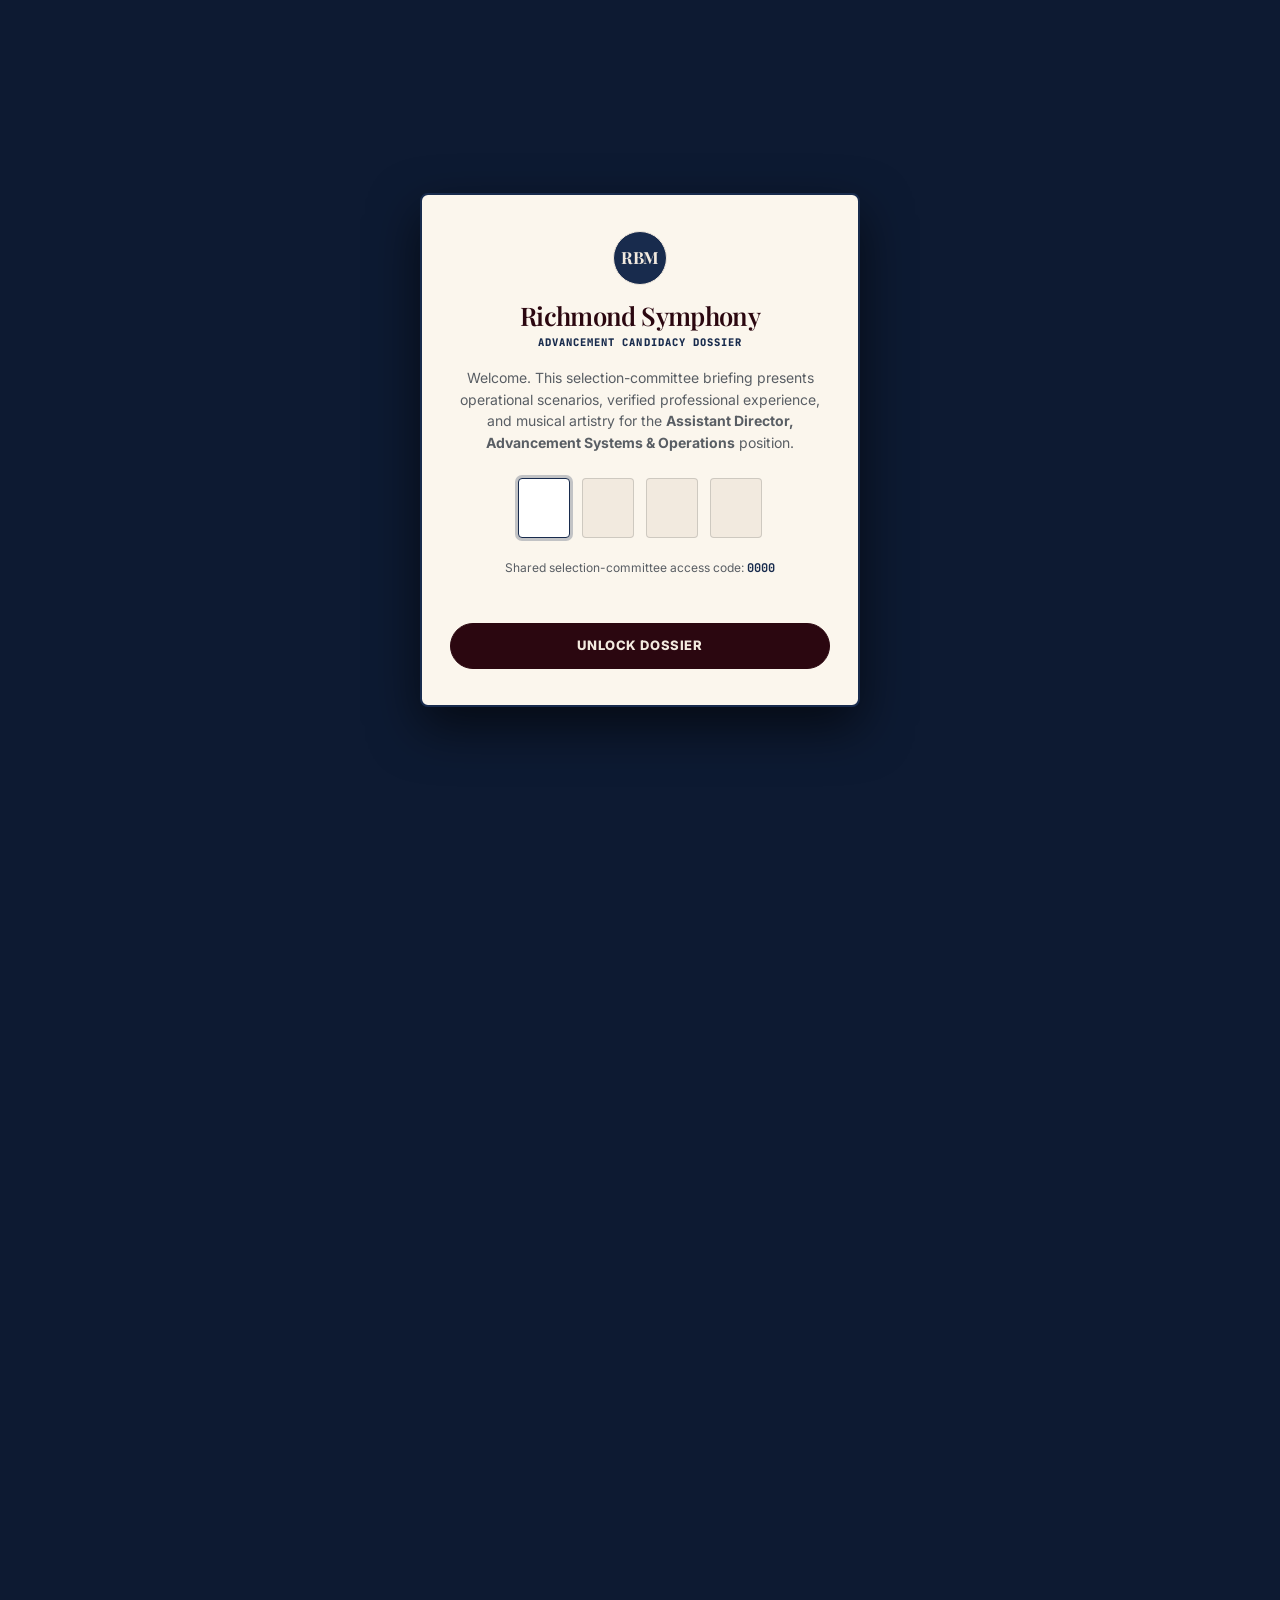
==== commit 1bc552e0: "copy(symphony): un-jumbo 1000 songs quote to emphasize analytical listening and craft" ====
--- a/symphony/index.html
+++ b/symphony/index.html
@@ -1703,10 +1703,9 @@
 </div>
 <a href="https://randybryanmoore.us" rel="noopener" style="color: var(--cream); font-family: var(--mono); font-size: 12px; border-bottom: 1px solid rgba(242, 234, 223, 0.4); padding-bottom: 2px;" target="_blank">Visit randybryanmoore.us ↗</a>
 </div>
-<blockquote class="artistic-journey-quote" style="font-family: var(--serif); font-size: clamp(19px, 2.2vw, 26px); font-style: italic; color: #ffffff; margin: 0 0 28px 0; border: 1px solid rgba(242, 234, 223, 0.3); padding: 16px 20px; background: var(--blue-l2); border-radius: 4px; line-height: 1.5;">
-          “The purpose is to hear what music has to teach me—as an artist, as a beast, and as a ghost. Not a countdown, but a record of sustained attention: sitting with a song, leaving the growth visible, and being changed by music at the end.
-          <span style="display: block; margin-top: 14px; font-size: 0.9em; opacity: 0.9;">Like sticking your hand in a stream.”</span>
-<span style="display: block; margin-top: 12px; font-family: var(--sans); font-size: 0.58em; font-style: normal; line-height: 1.55; opacity: 0.9;">An ongoing discipline in close listening, interpretation, and performance (235+ songs since December 2025)—tracing how melody, cultural memory, and storytelling shape creative resilience.</span>
+<blockquote class="artistic-journey-quote" style="font-family: var(--serif); font-size: clamp(18px, 2vw, 24px); font-style: italic; color: #ffffff; margin: 0 0 28px 0; border: 1px solid rgba(242, 234, 223, 0.3); padding: 18px 22px; background: var(--blue-l2); border-radius: 4px; line-height: 1.5;">
+          “A discipline of sustained attention and close study—sitting with a piece of music, breaking down its harmonic structure, and learning what each song reveals about craft, storytelling, and human connection.”
+<span style="display: block; margin-top: 12px; font-family: var(--sans); font-size: 0.62em; font-style: normal; line-height: 1.5; opacity: 0.9;">An ongoing daily practice in analytical listening, arrangement, and performance (235+ songs studied since December 2025).</span>
 </blockquote>
 <div class="selected-listening-studies">
 <div>
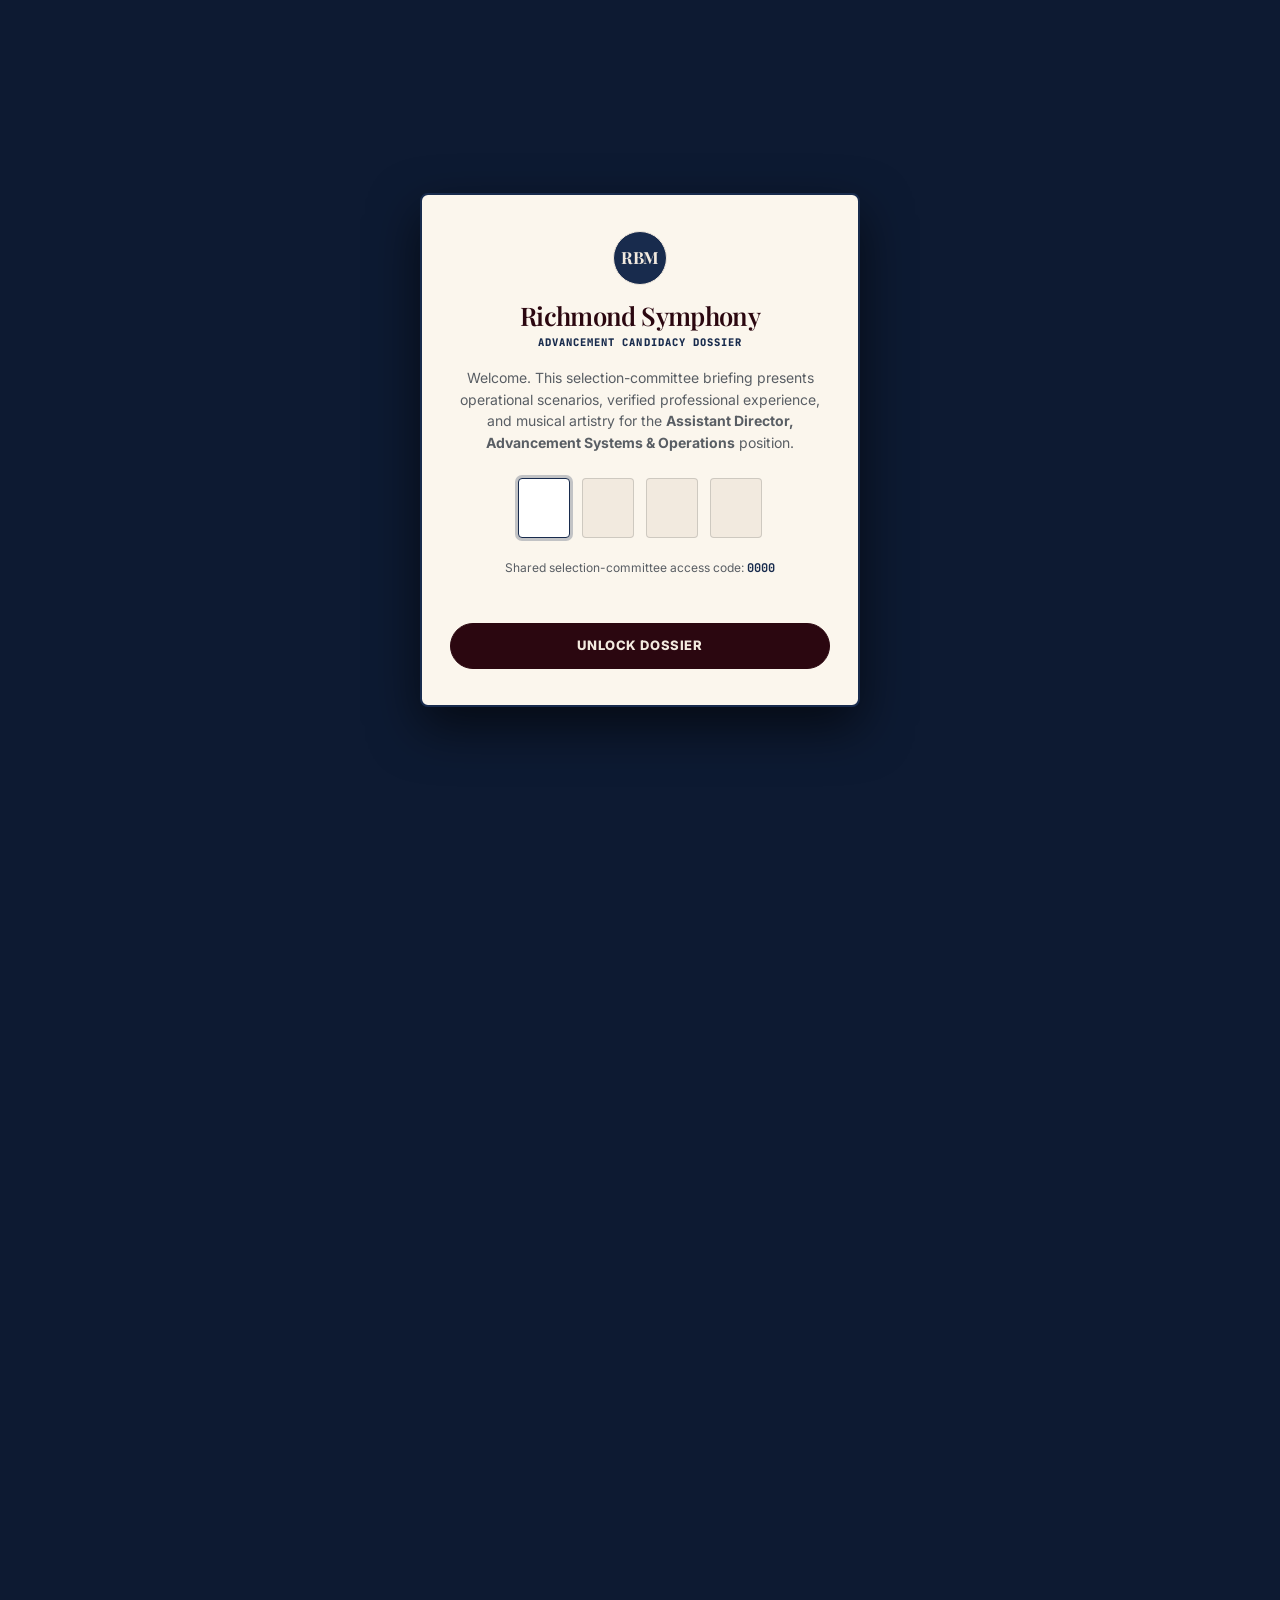
==== commit 8331e627: "copy(symphony): integrate hand-in-a-stream metaphor with clear structural meaning" ====
--- a/symphony/index.html
+++ b/symphony/index.html
@@ -1704,8 +1704,9 @@
 <a href="https://randybryanmoore.us" rel="noopener" style="color: var(--cream); font-family: var(--mono); font-size: 12px; border-bottom: 1px solid rgba(242, 234, 223, 0.4); padding-bottom: 2px;" target="_blank">Visit randybryanmoore.us ↗</a>
 </div>
 <blockquote class="artistic-journey-quote" style="font-family: var(--serif); font-size: clamp(18px, 2vw, 24px); font-style: italic; color: #ffffff; margin: 0 0 28px 0; border: 1px solid rgba(242, 234, 223, 0.3); padding: 18px 22px; background: var(--blue-l2); border-radius: 4px; line-height: 1.5;">
-          “A discipline of sustained attention and close study—sitting with a piece of music, breaking down its harmonic structure, and learning what each song reveals about craft, storytelling, and human connection.”
-<span style="display: block; margin-top: 12px; font-family: var(--sans); font-size: 0.62em; font-style: normal; line-height: 1.5; opacity: 0.9;">An ongoing daily practice in analytical listening, arrangement, and performance (235+ songs studied since December 2025).</span>
+          “A discipline of sustained attention—sitting with a song, studying its structure, and learning from what makes it work.
+          <span style="display: block; margin-top: 12px; font-size: 0.92em; opacity: 0.95;">Like placing a hand in a flowing stream: you don’t stop the current—you feel its momentum, understand its shape, and let it teach you.”</span>
+<span style="display: block; margin-top: 14px; font-family: var(--sans); font-size: 0.62em; font-style: normal; line-height: 1.5; opacity: 0.9;">An ongoing daily practice in analytical listening, arrangement, and performance (235+ songs studied since December 2025).</span>
 </blockquote>
 <div class="selected-listening-studies">
 <div>
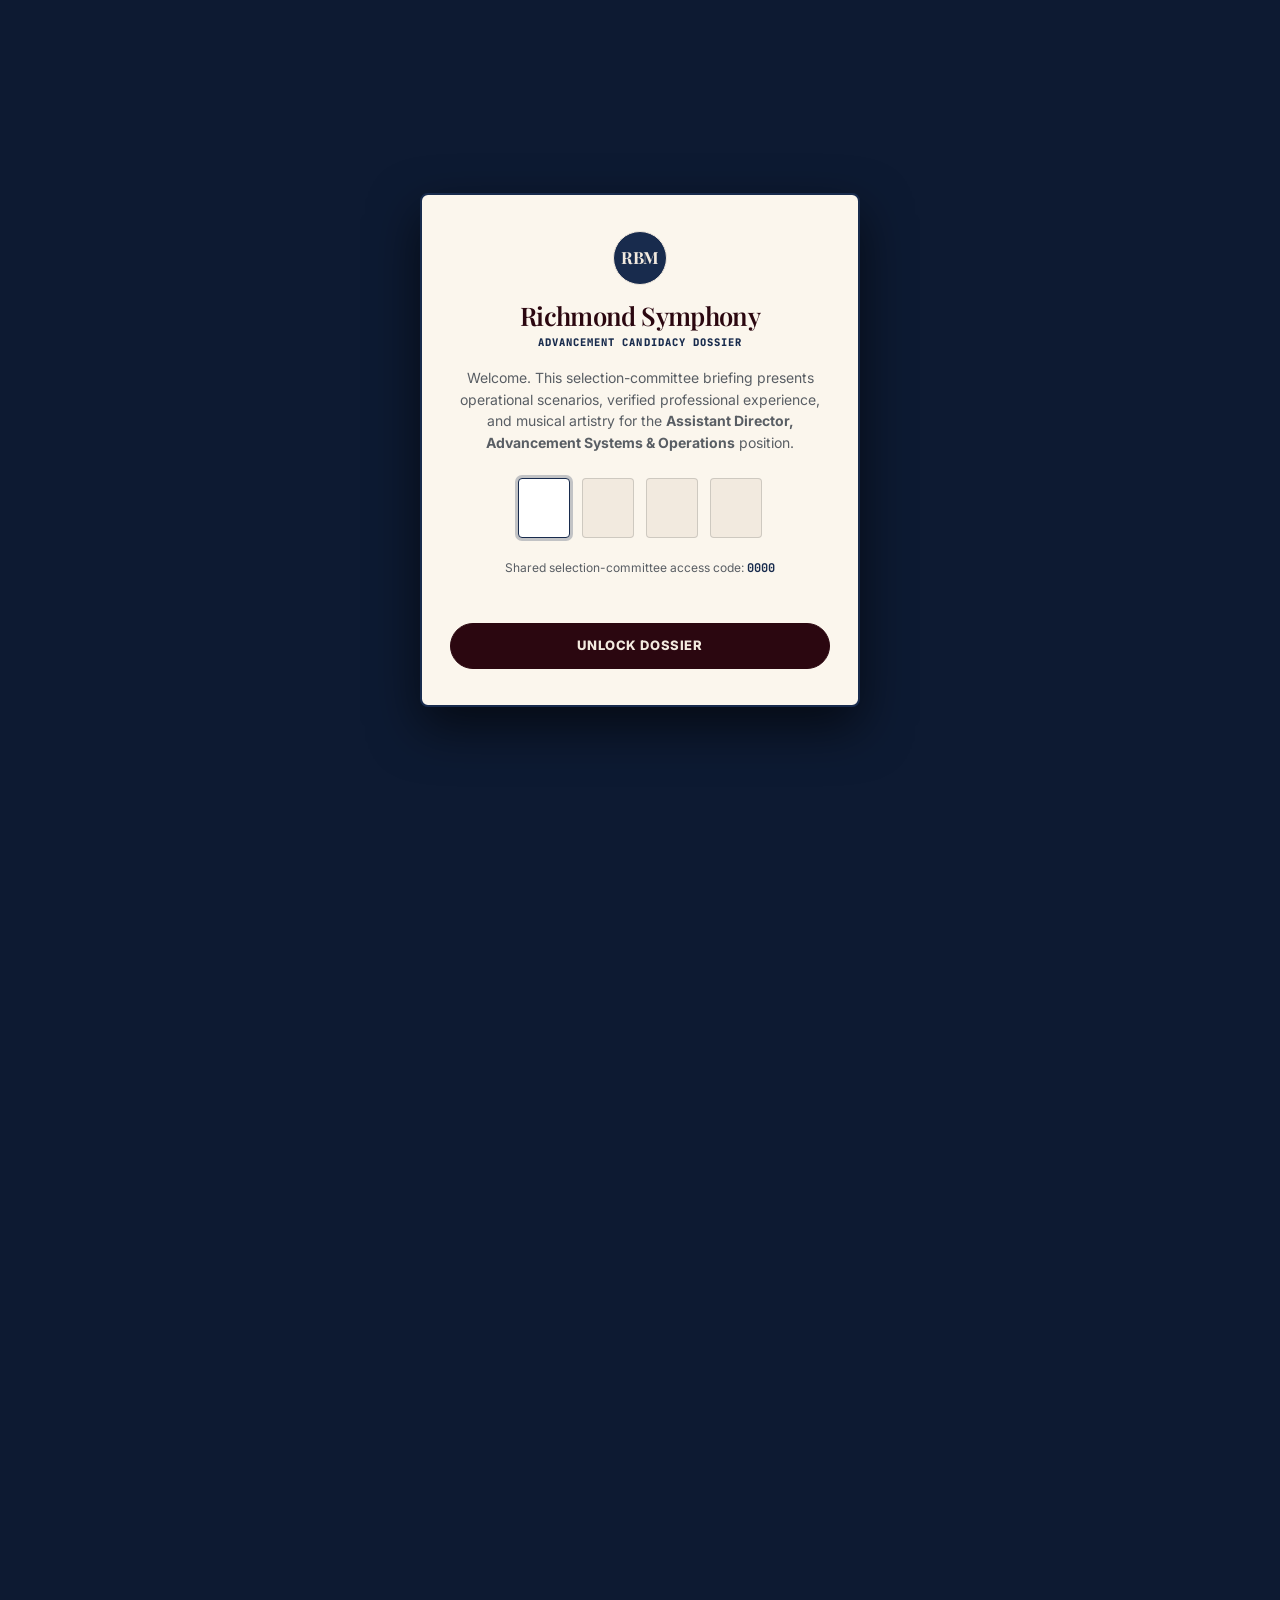
==== commit 546b9945: "copy(symphony): replace generic artist bio with actual transcribed Spotify bio" ====
--- a/symphony/index.html
+++ b/symphony/index.html
@@ -1726,10 +1726,13 @@
 <!-- Spotify artist player -->
 <div class="spotify-embed-wrap" style="margin-top: 28px;">
 <p class="kicker kicker-light" style="margin-bottom: 12px; color: var(--gold-light);">Original Music · Spotify</p>
-<p class="spotify-artist-bio">
-            Randy Bryan Moore is a Richmond, Virginia pianist, recording artist, and producer who releases original music as <strong>Randy Bryan</strong>. A working musician, social worker, and public advocate, he makes a life where music, story, and service meet — from the piano at The Jefferson Hotel to self-produced songs and arrangements.
-            <a href="https://open.spotify.com/artist/0zaqvfVeDQZJ1q70foOsRs" rel="noopener" target="_blank">Open artist profile on Spotify ↗</a>
-</p>
+<div class="spotify-artist-bio">
+<p style="margin-top: 0; margin-bottom: 10px;">from the cotton fields and swamps of south carolina's rural pee dee region // to the rugged hollers of the cumberland mountains in swva // randy bryan moore channels the landscapes he's called home into a genre-transcending sound.</p>
+<p style="margin-bottom: 10px;">based now in richmond, va, moore weaves his appalachian / country roots with diverse influences to create emotionally rich musical ponderings. his music blends catchy hooks, introspective lyrics, and experimental textures. in collaboration with producer e.flamingo, moore explores existential themes through immersive soundscapes that blend lo-fi // indie pop // folk rock // and avant-garde character.</p>
+<p style="margin-bottom: 10px;">randy's supporters are drawn to his passion, sincerity, and expressive vocals. his sound merges familiar pop sensibilities with a novel innovation of indie rock — yet also seeks to be experimental and exploratory // all while keeping an expression of (( folk storytelling )) at its heart. moore's gift is in his ability to conjure memorable melodies, catchy refrains, and honest musicianship.</p>
+<p style="margin-bottom: 10px;">in a sea of generic offerings // randy bryan delivers a fresh perspective — authentic, curious, and wandering. join him on his journey of examining the self and its earthly condition // pushing the boundaries of (( audio invention )) with (( poetic intention )).</p>
+<a href="https://open.spotify.com/artist/0zaqvfVeDQZJ1q70foOsRs" rel="noopener" target="_blank" style="margin-top: 6px;">Open artist profile on Spotify ↗</a>
+</div>
 <iframe allow="autoplay; clipboard-write; encrypted-media; fullscreen; picture-in-picture" allowfullscreen="" frameborder="0" height="520" loading="lazy" src="https://open.spotify.com/embed/artist/0zaqvfVeDQZJ1q70foOsRs?utm_source=generator&amp;theme=0" title="Randy Bryan on Spotify" width="100%"></iframe>
 </div>
 </div>
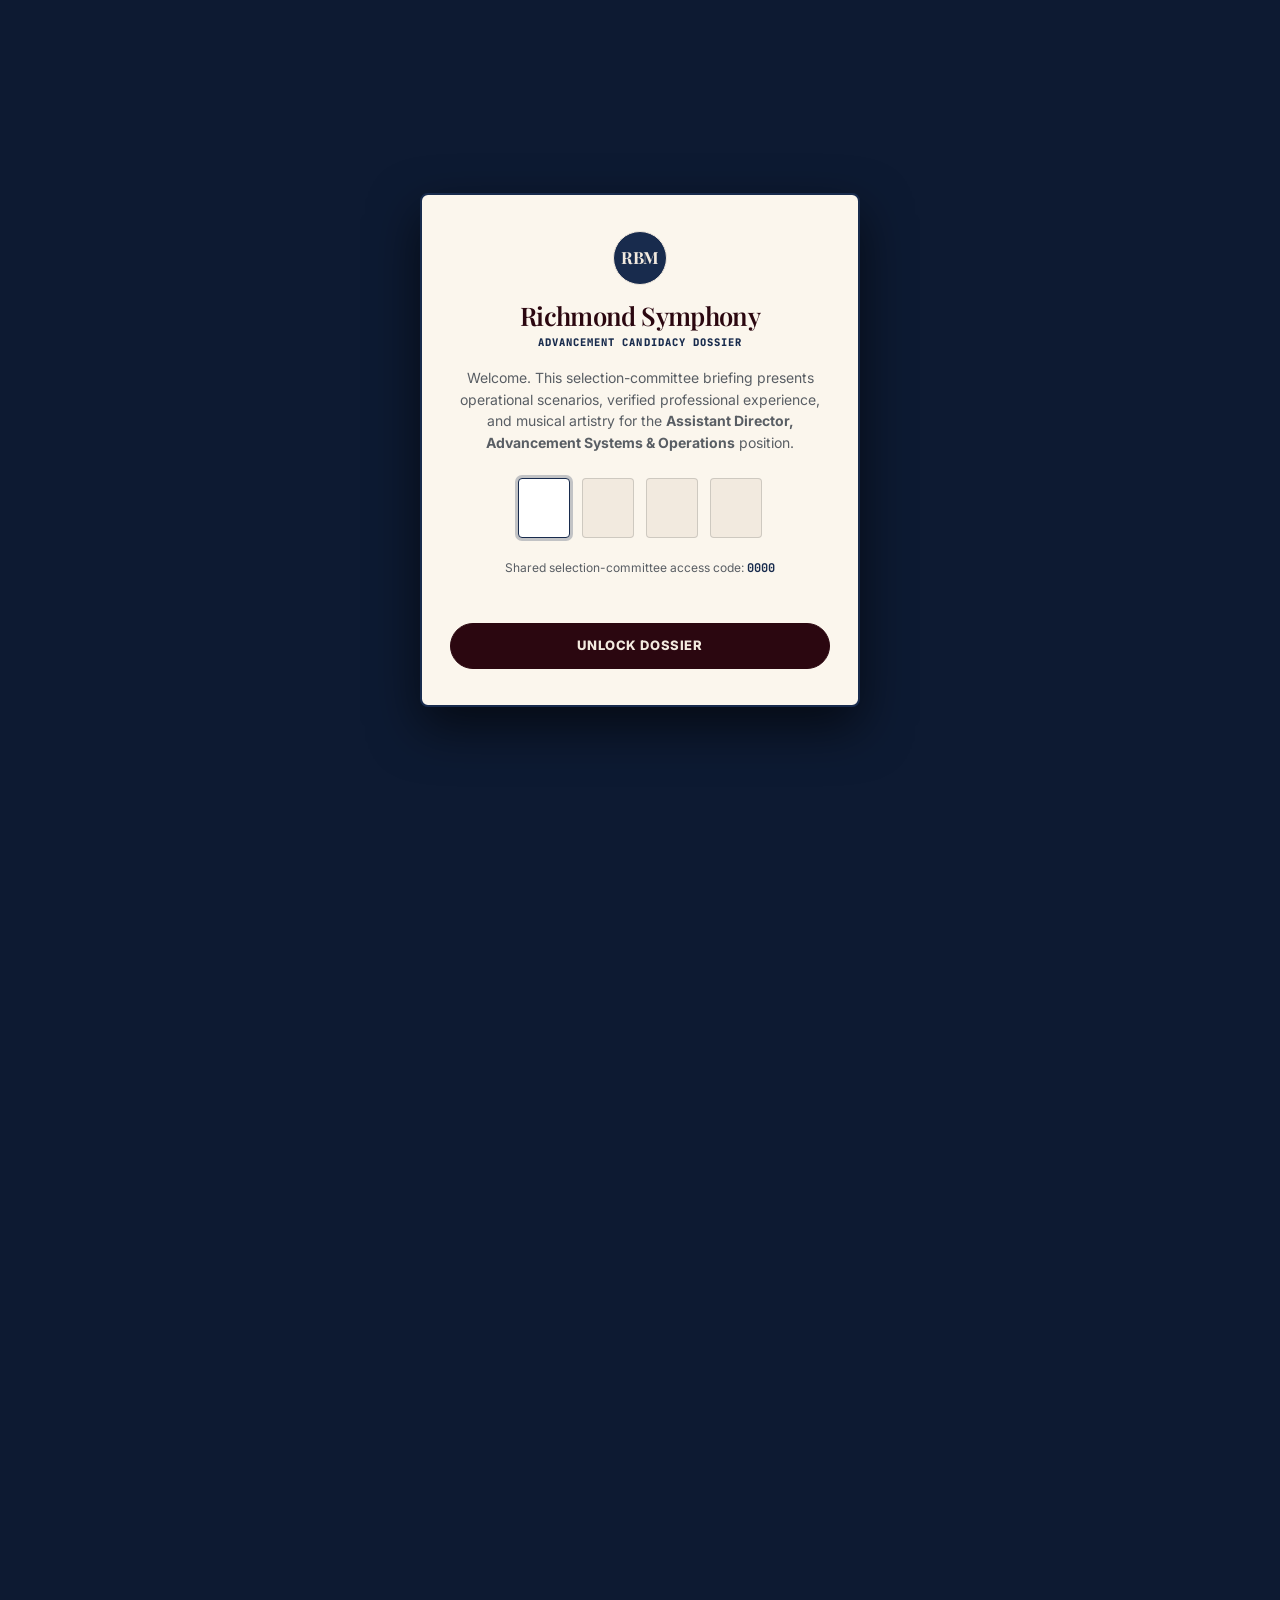
==== commit 3fbdfa90: "style(symphony): elevate spotify bio with monospace typography and centered layout" ====
--- a/symphony/index.html
+++ b/symphony/index.html
@@ -1727,11 +1727,11 @@
 <div class="spotify-embed-wrap" style="margin-top: 28px;">
 <p class="kicker kicker-light" style="margin-bottom: 12px; color: var(--gold-light);">Original Music · Spotify</p>
 <div class="spotify-artist-bio">
-<p style="margin-top: 0; margin-bottom: 10px;">from the cotton fields and swamps of south carolina's rural pee dee region // to the rugged hollers of the cumberland mountains in swva // randy bryan moore channels the landscapes he's called home into a genre-transcending sound.</p>
-<p style="margin-bottom: 10px;">based now in richmond, va, moore weaves his appalachian / country roots with diverse influences to create emotionally rich musical ponderings. his music blends catchy hooks, introspective lyrics, and experimental textures. in collaboration with producer e.flamingo, moore explores existential themes through immersive soundscapes that blend lo-fi // indie pop // folk rock // and avant-garde character.</p>
-<p style="margin-bottom: 10px;">randy's supporters are drawn to his passion, sincerity, and expressive vocals. his sound merges familiar pop sensibilities with a novel innovation of indie rock — yet also seeks to be experimental and exploratory // all while keeping an expression of (( folk storytelling )) at its heart. moore's gift is in his ability to conjure memorable melodies, catchy refrains, and honest musicianship.</p>
-<p style="margin-bottom: 10px;">in a sea of generic offerings // randy bryan delivers a fresh perspective — authentic, curious, and wandering. join him on his journey of examining the self and its earthly condition // pushing the boundaries of (( audio invention )) with (( poetic intention )).</p>
-<a href="https://open.spotify.com/artist/0zaqvfVeDQZJ1q70foOsRs" rel="noopener" target="_blank" style="margin-top: 6px;">Open artist profile on Spotify ↗</a>
+<p>from the cotton fields and swamps of south carolina's rural pee dee region // to the rugged hollers of the cumberland mountains in swva // randy bryan moore channels the landscapes he's called home into a genre-transcending sound.</p>
+<p>based now in richmond, va, moore weaves his appalachian / country roots with diverse influences to create emotionally rich musical ponderings. his music blends catchy hooks, introspective lyrics, and experimental textures. in collaboration with producer e.flamingo, moore explores existential themes through immersive soundscapes that blend lo-fi // indie pop // folk rock // and avant-garde character.</p>
+<p>randy's supporters are drawn to his passion, sincerity, and expressive vocals. his sound merges familiar pop sensibilities with a novel innovation of indie rock — yet also seeks to be experimental and exploratory // all while keeping an expression of (( folk storytelling )) at its heart. moore's gift is in his ability to conjure memorable melodies, catchy refrains, and honest musicianship.</p>
+<p>in a sea of generic offerings // randy bryan delivers a fresh perspective — authentic, curious, and wandering. join him on his journey of examining the self and its earthly condition // pushing the boundaries of (( audio invention )) with (( poetic intention )).</p>
+<a href="https://open.spotify.com/artist/0zaqvfVeDQZJ1q70foOsRs" rel="noopener" target="_blank">Open artist profile on Spotify ↗</a>
 </div>
 <iframe allow="autoplay; clipboard-write; encrypted-media; fullscreen; picture-in-picture" allowfullscreen="" frameborder="0" height="520" loading="lazy" src="https://open.spotify.com/embed/artist/0zaqvfVeDQZJ1q70foOsRs?utm_source=generator&amp;theme=0" title="Randy Bryan on Spotify" width="100%"></iframe>
 </div>
--- a/symphony/styles.css
+++ b/symphony/styles.css
@@ -4399,21 +4399,32 @@
 
 /* Music — Spotify artist bio blurb */
 .spotify-artist-bio {
-  font-size: 13.5px;
-  line-height: 1.6;
-  color: rgba(242, 234, 223, 0.9);
-  max-width: 720px;
-  margin: 0 0 16px;
+  text-align: center;
+  font-family: var(--mono);
+  font-size: 12px;
+  letter-spacing: 0.02em;
+  line-height: 1.8;
+  color: rgba(242, 234, 223, 0.75);
+  max-width: 680px;
+  margin: 0 auto 32px auto;
+}
+.spotify-artist-bio p {
+  margin-bottom: 14px;
+}
+.spotify-artist-bio p:last-of-type {
+  margin-bottom: 0;
 }
 .spotify-artist-bio strong { color: var(--cream); }
 .spotify-artist-bio a {
   display: inline-block;
-  margin-top: 6px;
-  font-family: var(--mono);
+  margin-top: 10px;
+  font-family: var(--sans);
   font-size: 11.5px;
+  letter-spacing: 0;
+  text-transform: uppercase;
   color: var(--gold-light);
   border-bottom: 1px solid rgba(223, 202, 116, 0.4);
-  padding-bottom: 1px;
+  padding-bottom: 2px;
 }
 
 @media (max-width: 900px) {
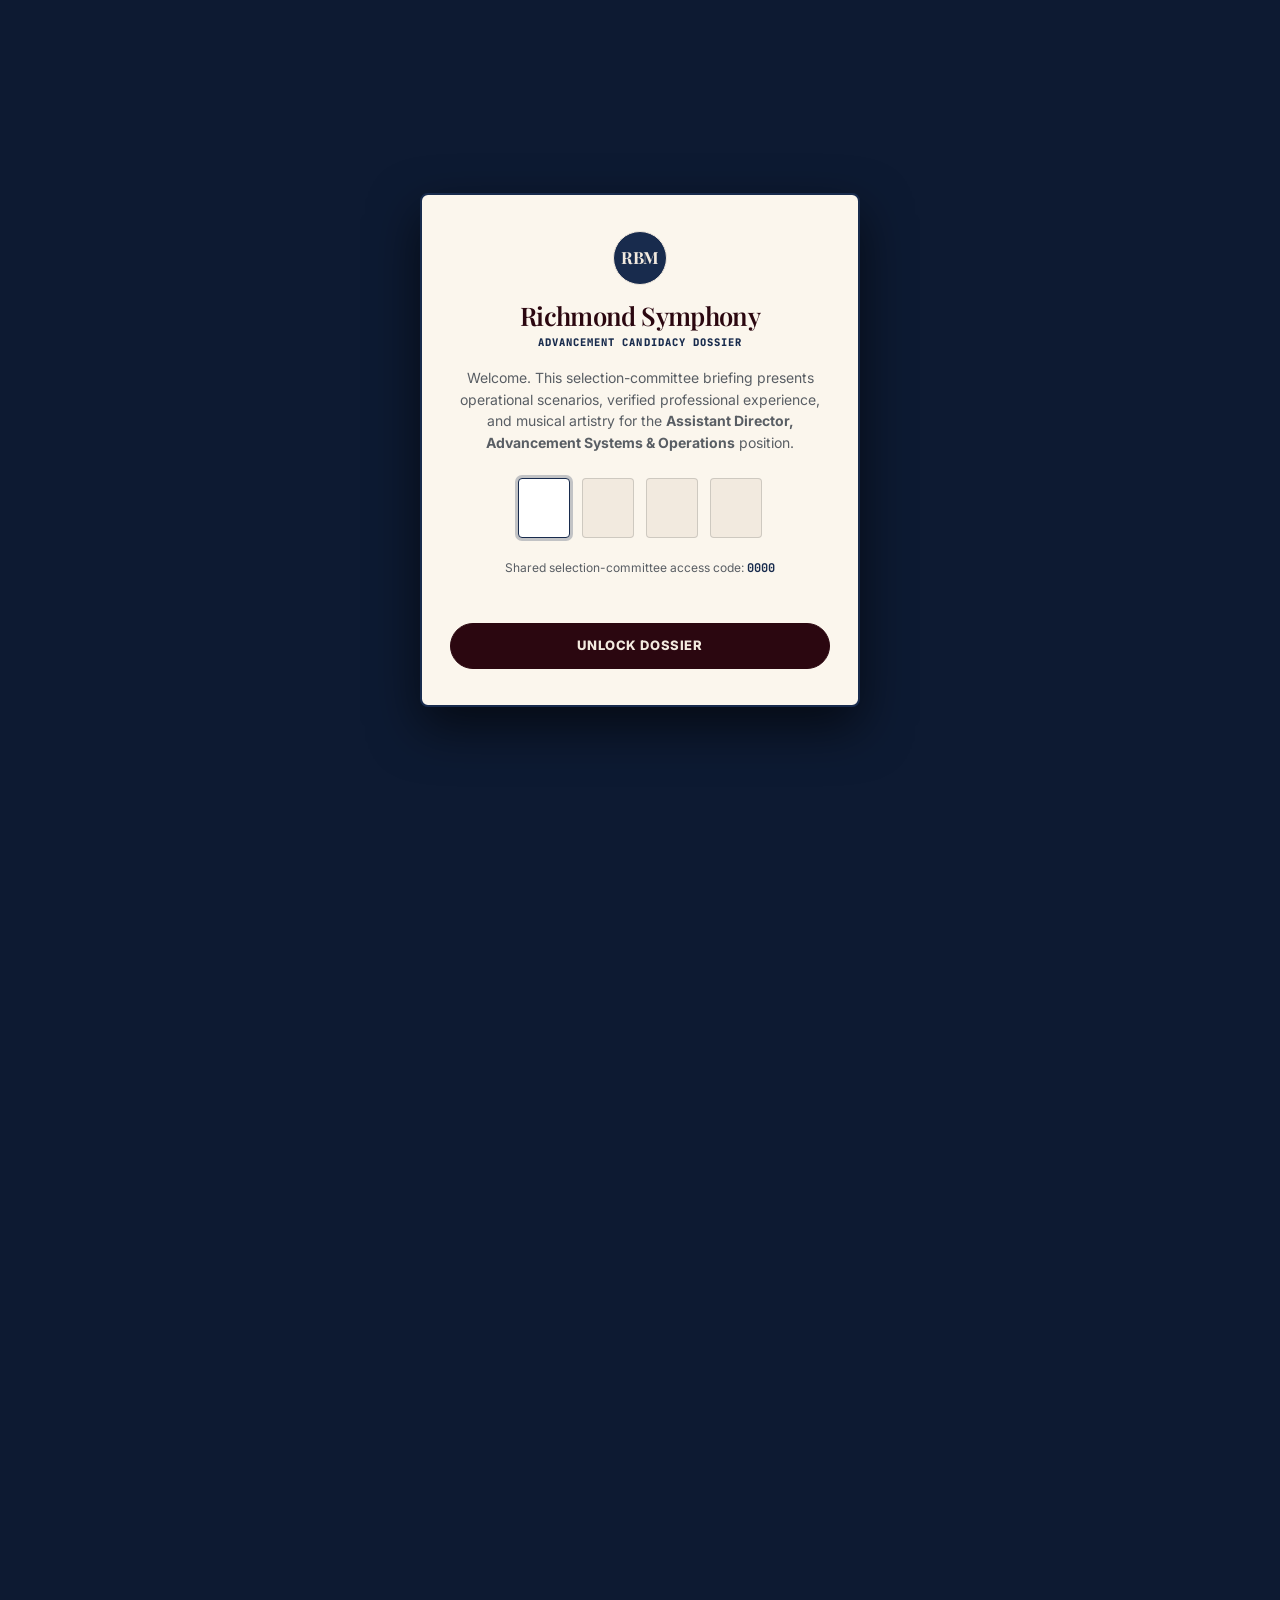
==== commit 6fa51e12: "layout(symphony): swap spotify bio to display below the audio player" ====
--- a/symphony/index.html
+++ b/symphony/index.html
@@ -1726,6 +1726,7 @@
 <!-- Spotify artist player -->
 <div class="spotify-embed-wrap" style="margin-top: 28px;">
 <p class="kicker kicker-light" style="margin-bottom: 12px; color: var(--gold-light);">Original Music · Spotify</p>
+<iframe allow="autoplay; clipboard-write; encrypted-media; fullscreen; picture-in-picture" allowfullscreen="" frameborder="0" height="520" loading="lazy" src="https://open.spotify.com/embed/artist/0zaqvfVeDQZJ1q70foOsRs?utm_source=generator&amp;theme=0" title="Randy Bryan on Spotify" width="100%" style="margin-bottom: 32px;"></iframe>
 <div class="spotify-artist-bio">
 <p>from the cotton fields and swamps of south carolina's rural pee dee region // to the rugged hollers of the cumberland mountains in swva // randy bryan moore channels the landscapes he's called home into a genre-transcending sound.</p>
 <p>based now in richmond, va, moore weaves his appalachian / country roots with diverse influences to create emotionally rich musical ponderings. his music blends catchy hooks, introspective lyrics, and experimental textures. in collaboration with producer e.flamingo, moore explores existential themes through immersive soundscapes that blend lo-fi // indie pop // folk rock // and avant-garde character.</p>
@@ -1733,7 +1734,6 @@
 <p>in a sea of generic offerings // randy bryan delivers a fresh perspective — authentic, curious, and wandering. join him on his journey of examining the self and its earthly condition // pushing the boundaries of (( audio invention )) with (( poetic intention )).</p>
 <a href="https://open.spotify.com/artist/0zaqvfVeDQZJ1q70foOsRs" rel="noopener" target="_blank">Open artist profile on Spotify ↗</a>
 </div>
-<iframe allow="autoplay; clipboard-write; encrypted-media; fullscreen; picture-in-picture" allowfullscreen="" frameborder="0" height="520" loading="lazy" src="https://open.spotify.com/embed/artist/0zaqvfVeDQZJ1q70foOsRs?utm_source=generator&amp;theme=0" title="Randy Bryan on Spotify" width="100%"></iframe>
 </div>
 </div>
 </div>
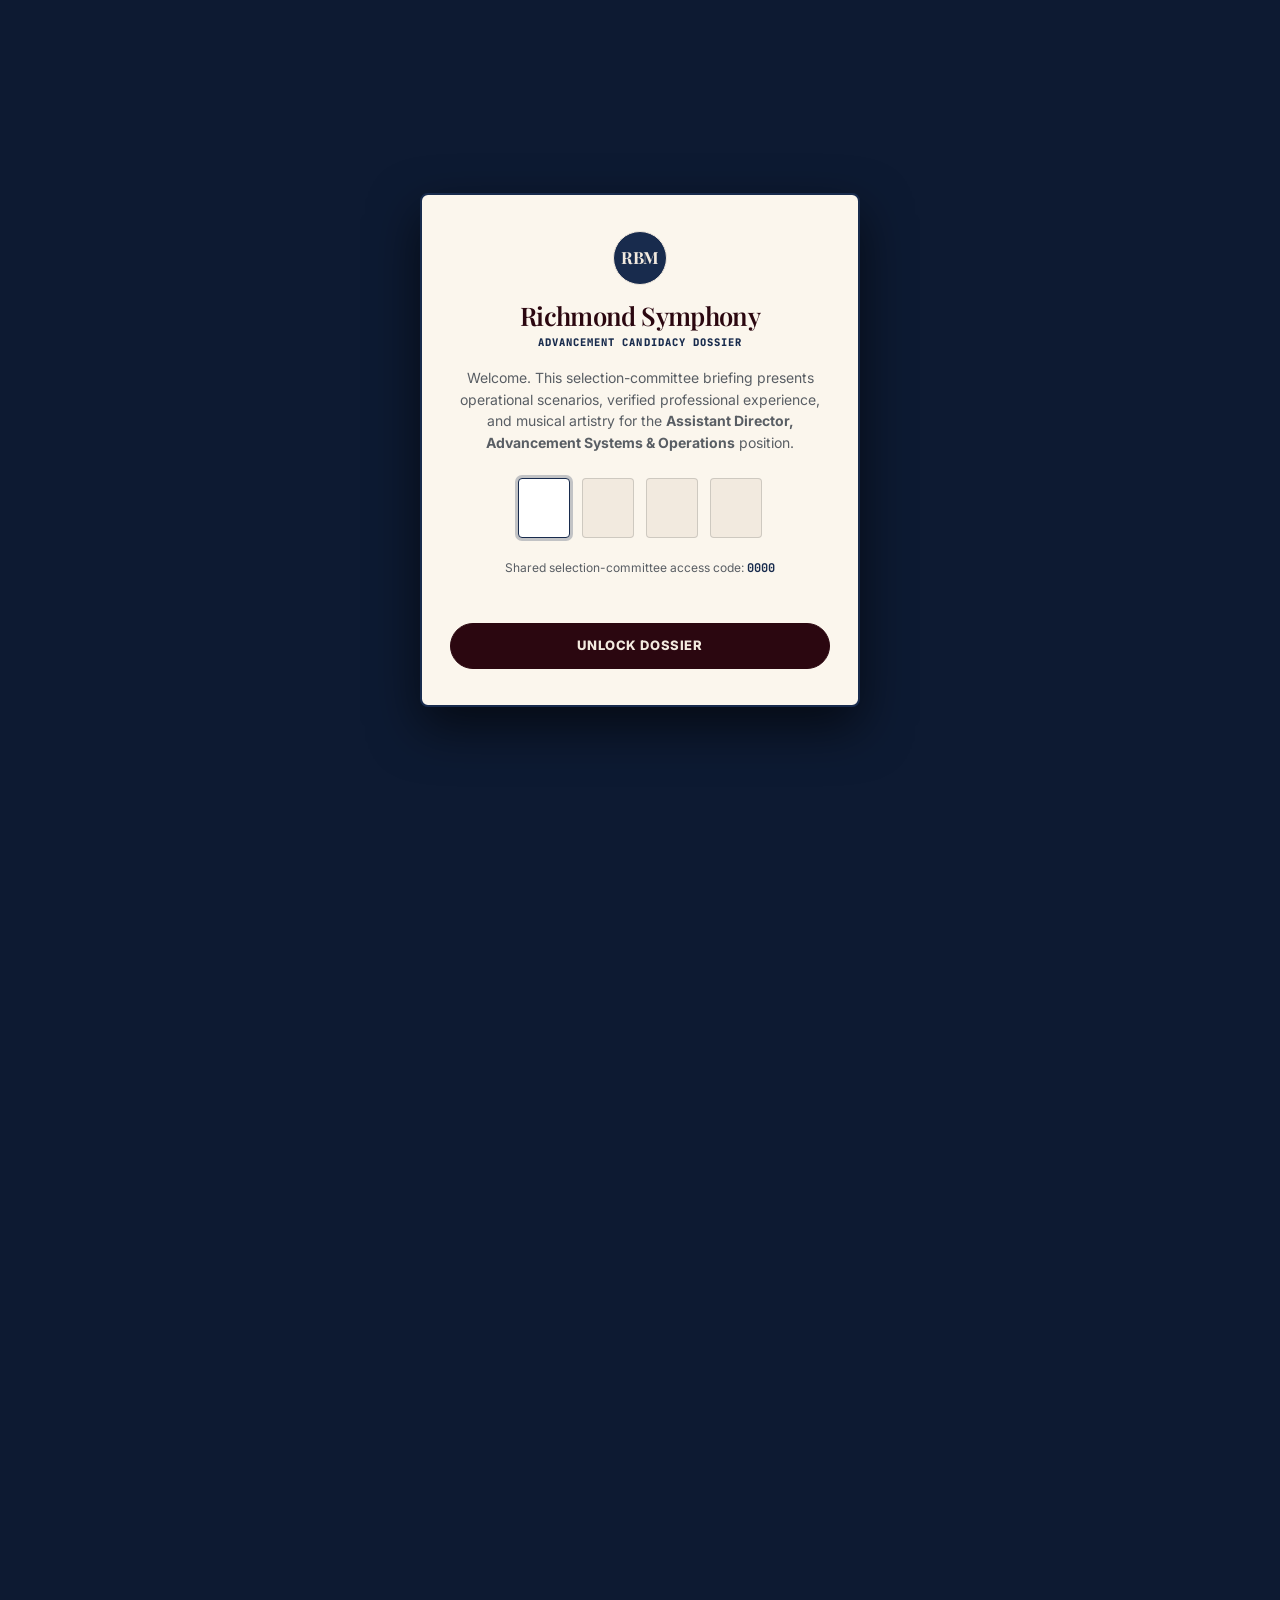
==== commit 7a23eda3: "copy(symphony): expand header demo button text for clarity" ====
--- a/symphony/index.html
+++ b/symphony/index.html
@@ -969,7 +969,7 @@
 </ul>
 </nav>
 <div class="header-actions">
-<a class="button button-navy header-demo-cta" href="https://richmond-symphony-advancement-demo.randybryanmoore.chatgpt.site" rel="noopener" style="padding: 8px 12px; font-size: 11px;" target="_blank">Demo (0000)</a>
+<a class="button button-navy header-demo-cta" href="https://richmond-symphony-advancement-demo.randybryanmoore.chatgpt.site" rel="noopener" style="padding: 8px 12px; font-size: 11px;" target="_blank">Concept Dashboard (0000)</a>
 <a class="button button-navy" href="one_pager.html" style="padding: 8px 12px; font-size: 11px;">Handout</a>
 <a class="button button-navy" href="#contact" style="padding: 8px 12px; font-size: 11px;">Contact</a>
 </div>
--- a/symphony/styles.css
+++ b/symphony/styles.css
@@ -196,18 +196,20 @@
 .section-heading {
   display: flex;
   flex-direction: column;
-  align-items: flex-start;
-  gap: 8px;
-  margin-bottom: 24px;
+  align-items: center;
+  text-align: center;
+  gap: 12px;
+  margin-bottom: 48px;
 }
 
 .section-heading h2 {
   max-width: 880px;
-  margin-bottom: 8px;
+  margin: 0 auto 12px auto;
 }
 
 .lead {
   max-width: 780px;
+  margin: 0 auto;
   font-size: clamp(17px, 1.7vw, 22px);
   line-height: 1.48;
   opacity: 0.9;
@@ -2780,8 +2782,7 @@
   .grid-2,
   .grid-3,
   .tab-grid,
-  .lifecycle-grid,
-  .section-heading {
+  .lifecycle-grid {
     grid-template-columns: 1fr;
     gap: 28px;
   }
